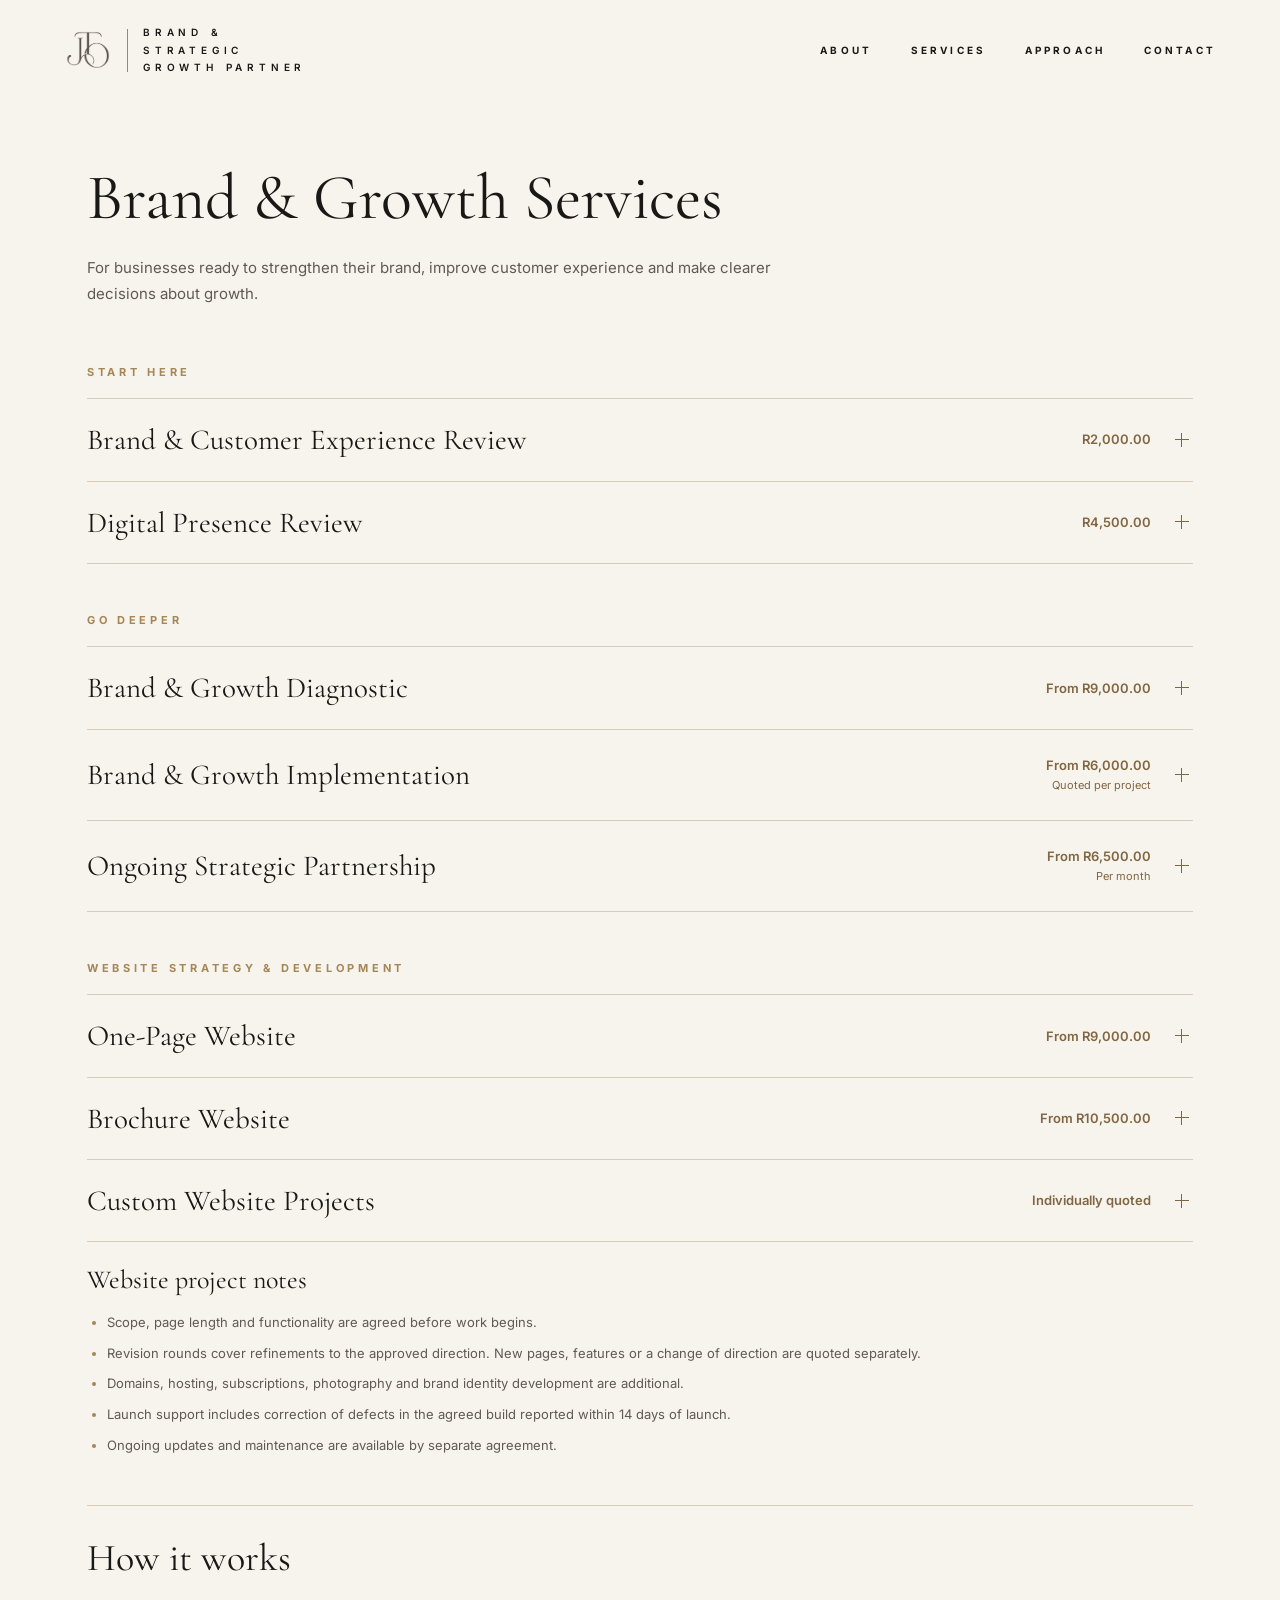
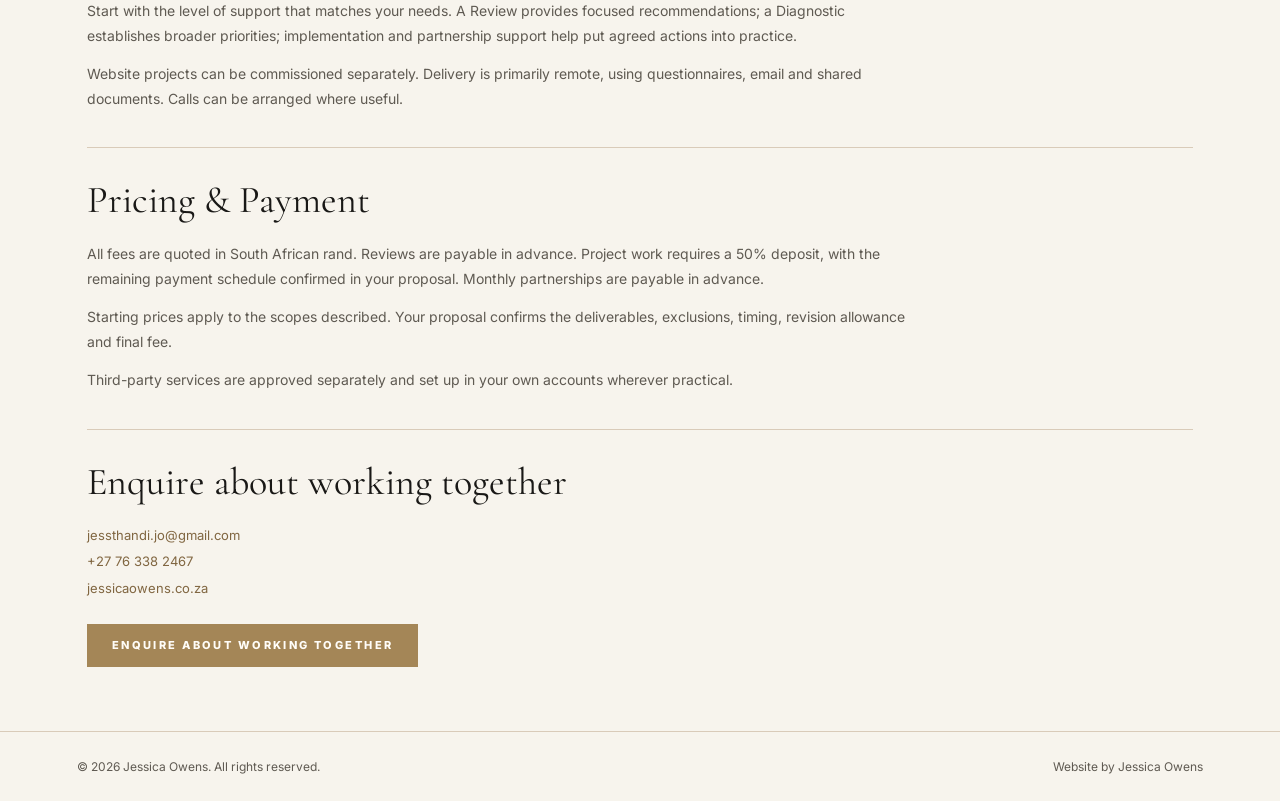
==== services-pricing.html @ 1ba530ed "Refine Services and simplify Approach Moved Signature Offers into Services, linked them to pricing a" ====
<!doctype html>
<html lang="en">
  <head>
    <meta charset="utf-8" />
    <meta name="viewport" content="width=device-width, initial-scale=1" />
    <title>Services &amp; Pricing | Jessica Owens</title>
    <meta name="description" content="Explore Jessica Owens' brand and growth reviews, strategic support and website services, with scopes and pricing in South African rand." />
    <link rel="canonical" href="https://jessicaowens.co.za/services-pricing.html" />
    <link rel="icon" href="/favicon.ico" sizes="any" />
    <link rel="icon" href="/favicon.svg" type="image/svg+xml" />
    <link rel="icon" type="image/png" sizes="32x32" href="/favicon-32x32.png" />
    <link rel="icon" type="image/png" sizes="16x16" href="/favicon-16x16.png" />
    <link rel="apple-touch-icon" sizes="180x180" href="/apple-touch-icon.png" />
    <link rel="manifest" href="/site.webmanifest" />
    <link rel="preconnect" href="https://fonts.googleapis.com" />
    <link rel="preconnect" href="https://fonts.gstatic.com" crossorigin />
    <link href="https://fonts.googleapis.com/css2?family=Cormorant+Garamond:ital,wght@0,400;0,500;1,400;1,500&family=Inter:wght@400;500;600;700&display=swap" rel="stylesheet" />
    <link rel="stylesheet" href="styles.css" />
  </head>
  <body class="pricing-page">
    <header class="site-header" data-header>
      <a class="brand" href="/" aria-label="Jessica Owens, Brand &amp; Strategic Growth Partner home">
        <span class="brand-mark"><img src="assets/jto-monogram-112.webp" alt="JTO" width="112" height="99" loading="eager" decoding="async" /></span>
        <span class="brand-divider"></span>
        <span class="brand-text">Brand &amp;<br />Strategic<br />Growth Partner</span>
      </a>
      <button class="nav-toggle" type="button" aria-label="Open navigation" aria-expanded="false" data-nav-toggle><span></span><span></span></button>
      <nav class="site-nav" data-nav>
        <a href="/#about">About</a><a href="/#services">Services</a><a href="/#approach">Approach</a><a href="/#contact">Contact</a>
      </nav>
    </header>
    <main class="pricing-content">
      <header class="pricing-intro">
        <h1>Brand &amp; Growth Services</h1>
        <p>For businesses ready to strengthen their brand, improve customer experience and make clearer decisions about growth.</p>
      </header>

      <section class="pricing-group" aria-labelledby="start-here-title">
        <h2 class="eyebrow" id="start-here-title">Start Here</h2>
        <details class="pricing-offer">
          <summary><span class="pricing-name">Brand &amp; Customer Experience Review</span><span class="pricing-price">R2,000.00</span><span class="pricing-icon" aria-hidden="true"></span></summary>
          <div class="pricing-details">
            <p>A focused review of how your business presents itself to a prospective customer, from their first impression to making an enquiry.</p>
            <p>Includes:</p>
            <ul><li>A short questionnaire to understand your business and priorities.</li><li>Review of your website homepage, one enquiry or booking pathway, and your Google Business Profile where available.</li><li>A concise two-page report highlighting strengths, points of friction and three priority improvements.</li><li>One round of clarification by email.</li></ul>
            <p>Delivered remotely within five working days of receiving your completed questionnaire and required information.</p>
            <p>This review covers one business and one customer pathway. Competitor research, a wider digital review and implementation are quoted separately.</p>
            <a class="pricing-enquiry-link" href="/?interest=Brand%20%26%20Customer%20Experience%20Review#enquiry">Enquire about this review &rarr;</a>
          </div>
        </details>
        <details class="pricing-offer">
          <summary><span class="pricing-name">Digital Presence Review</span><span class="pricing-price">R4,500.00</span><span class="pricing-icon" aria-hidden="true"></span></summary>
          <div class="pricing-details">
            <p>A broader assessment of how clearly and consistently your business appears across its main digital channels, and how easily potential customers can take the next step.</p>
            <p>Includes:</p>
            <ul><li>A short business questionnaire.</li><li>Review of up to five website pages, one Google Business Profile and up to two social media channels.</li><li>Assessment of messaging, brand consistency, customer confidence and the enquiry journey.</li><li>A written report with prioritised recommendations.</li><li>One round of clarification by email.</li></ul>
            <p>Delivered remotely within seven working days of receiving the required information.</p>
            <p>Recommendations are based on publicly visible content and information you provide. Technical SEO testing, account configuration and implementation are quoted separately.</p>
            <a class="pricing-enquiry-link" href="/?interest=Digital%20Presence%20Review#enquiry">Enquire about this review &rarr;</a>
          </div>
        </details>
      </section>

      <section class="pricing-group" aria-labelledby="go-deeper-title">
        <h2 class="eyebrow" id="go-deeper-title">Go Deeper</h2>
        <details class="pricing-offer" id="brand-growth-diagnostic">
          <summary><span class="pricing-name">Brand &amp; Growth Diagnostic</span><span class="pricing-price">From R9,000.00</span><span class="pricing-icon" aria-hidden="true"></span></summary>
          <div class="pricing-details">
            <p>A structured assessment of your positioning, brand presentation, customer experience and growth opportunities, connecting what customers see with how your business operates.</p>
            <p>Includes:</p>
            <ul><li>A detailed business questionnaire and written follow-up questions.</li><li>The Digital Presence Review.</li><li>Review of your key audiences, offer clarity and customer touchpoints.</li><li>A focused comparison with up to three relevant competitors.</li><li>A strategic findings report.</li><li>A prioritised 90-day action plan and outline of longer-term opportunities.</li><li>One round of clarification and factual corrections.</li></ul>
            <p>The starting scope covers one business, one core offer or closely related offer group, and one primary market.</p>
            <p>Typically delivered within two to three weeks of receiving the required information. Final scope and timing are confirmed in your proposal.</p>
            <a class="pricing-enquiry-link" href="/?interest=Brand%20%26%20Growth%20Diagnostic#enquiry">Enquire about this diagnostic &rarr;</a>
          </div>
        </details>
        <details class="pricing-offer">
          <summary><span class="pricing-name">Brand &amp; Growth Implementation</span><span class="pricing-price">From R6,000.00<small>Quoted per project</small></span><span class="pricing-icon" aria-hidden="true"></span></summary>
          <div class="pricing-details">
            <p>Practical implementation of agreed brand and growth priorities.</p>
            <p>Projects may include brand collateral, customer communications, enquiry journey improvements, digital updates or campaign development.</p>
            <p>Each proposal defines the deliverables, required inputs, revision allowance, timeline and fee. Work can follow a Diagnostic or a clearly defined standalone brief.</p>
            <a class="pricing-enquiry-link" href="/?interest=Brand%20%26%20Growth%20Implementation#enquiry">Enquire about implementation &rarr;</a>
          </div>
        </details>
        <details class="pricing-offer" id="ongoing-strategic-partnership">
          <summary><span class="pricing-name">Ongoing Strategic Partnership</span><span class="pricing-price">From R6,500.00<small>Per month</small></span><span class="pricing-icon" aria-hidden="true"></span></summary>
          <div class="pricing-details">
            <p>Consistent strategic input and agreed implementation support to help your business maintain focus and move its priorities forward.</p>
            <p>The starting partnership includes:</p>
            <ul><li>Up to eight hours per month across review, planning, communication and agreed delivery.</li><li>A monthly written priorities plan and progress update.</li><li>Email communication, with an initial response within two working days.</li><li>Work scheduled against agreed priorities and available monthly hours.</li></ul>
            <p>Additional work requires approval before it begins. Unused hours expire at month-end. Delivery dates and revision allowances are agreed for each task.</p>
            <p>An initial three-month engagement is proposed, followed by a monthly arrangement with 30 days' written notice. Larger monthly allocations are quoted individually.</p>
            <p>A defined brief or initial assessment establishes the scope before the partnership begins.</p>
            <a class="pricing-enquiry-link" href="/?interest=Ongoing%20Strategic%20Partnership#enquiry">Enquire about this partnership &rarr;</a>
          </div>
        </details>
      </section>

      <section class="pricing-group" aria-labelledby="websites-title">
        <h2 class="eyebrow" id="websites-title">Website Strategy &amp; Development</h2>
        <details class="pricing-offer">
          <summary><span class="pricing-name">One-Page Website</span><span class="pricing-price">From R9,000.00</span><span class="pricing-icon" aria-hidden="true"></span></summary>
          <div class="pricing-details">
            <p>A clear, professional website for a business that needs a focused online presence.</p>
            <p>Includes:</p>
            <ul><li>One scrolling page with up to six content sections.</li><li>Organisation of client-supplied final copy and images.</li><li>Visual styling aligned with your existing brand.</li><li>Responsive development for desktop and mobile.</li><li>One standard enquiry form and relevant contact links.</li><li>Foundational page titles, descriptions and image optimisation.</li><li>Two consolidated revision rounds.</li><li>Launch support and a short written handover.</li></ul>
            <a class="pricing-enquiry-link" href="/?interest=One-Page%20Website#enquiry">Enquire about a one-page website &rarr;</a>
          </div>
        </details>
        <details class="pricing-offer">
          <summary><span class="pricing-name">Brochure Website</span><span class="pricing-price">From R10,500.00</span><span class="pricing-icon" aria-hidden="true"></span></summary>
          <div class="pricing-details">
            <p>A structured website for businesses that need separate pages to explain their offer and help customers enquire.</p>
            <p>Includes the One-Page Website features, adapted across up to three standard content pages:</p>
            <ul><li>Organisation of client-supplied final copy and images.</li><li>Visual styling aligned with your existing brand.</li><li>Responsive development for desktop and mobile.</li><li>One standard enquiry form and relevant contact links.</li><li>Foundational page titles, descriptions and image optimisation.</li><li>Two consolidated revision rounds.</li><li>Launch support and a short written handover.</li></ul>
            <p>The starting scope assumes a straightforward structure, client-supplied final copy and images, and one standard enquiry form.</p>
            <a class="pricing-enquiry-link" href="/?interest=Brochure%20Website#enquiry">Enquire about a brochure website &rarr;</a>
          </div>
        </details>
        <details class="pricing-offer">
          <summary><span class="pricing-name">Custom Website Projects</span><span class="pricing-price">Individually quoted</span><span class="pricing-icon" aria-hidden="true"></span></summary>
          <div class="pricing-details">
            <p>For websites requiring additional pages, substantial copywriting, catalogue features, booking or payment integrations, or more complex functionality.</p>
            <a class="pricing-enquiry-link" href="/?interest=Custom%20Website%20Projects#enquiry">Enquire about a custom website &rarr;</a>
          </div>
        </details>
        <div class="pricing-notes">
          <h3>Website project notes</h3>
          <ul><li>Scope, page length and functionality are agreed before work begins.</li><li>Revision rounds cover refinements to the approved direction. New pages, features or a change of direction are quoted separately.</li><li>Domains, hosting, subscriptions, photography and brand identity development are additional.</li><li>Launch support includes correction of defects in the agreed build reported within 14 days of launch.</li><li>Ongoing updates and maintenance are available by separate agreement.</li></ul>
        </div>
      </section>

      <section class="pricing-information" aria-labelledby="how-it-works-title">
        <h2 id="how-it-works-title">How it works</h2>
        <p>Start with the level of support that matches your needs. A Review provides focused recommendations; a Diagnostic establishes broader priorities; implementation and partnership support help put agreed actions into practice.</p>
        <p>Website projects can be commissioned separately. Delivery is primarily remote, using questionnaires, email and shared documents. Calls can be arranged where useful.</p>
      </section>
      <section class="pricing-information" aria-labelledby="payment-title">
        <h2 id="payment-title">Pricing &amp; Payment</h2>
        <p>All fees are quoted in South African rand. Reviews are payable in advance. Project work requires a 50% deposit, with the remaining payment schedule confirmed in your proposal. Monthly partnerships are payable in advance.</p>
        <p>Starting prices apply to the scopes described. Your proposal confirms the deliverables, exclusions, timing, revision allowance and final fee.</p>
        <p>Third-party services are approved separately and set up in your own accounts wherever practical.</p>
      </section>
      <section class="pricing-information pricing-enquiry" aria-labelledby="pricing-enquiry-title">
        <h2 id="pricing-enquiry-title">Enquire about working together</h2>
        <div class="pricing-contact"><a href="mailto:jessthandi.jo@gmail.com">jessthandi.jo@gmail.com</a><a href="tel:+27763382467">+27 76 338 2467</a><a href="https://jessicaowens.co.za/">jessicaowens.co.za</a></div>
        <a class="button" href="/#enquiry">Enquire about working together</a>
      </section>
    </main>
    <footer class="site-footer">
      <p class="footer-copyright">&copy; 2026 Jessica Owens. All rights reserved.</p>
      <p class="footer-credit">Website by <a href="https://jessicaowens.co.za/">Jessica Owens</a></p>
    </footer>
    <script src="script.js" defer></script>
  </body>
</html>
---- styles.css ----
:root {
  --ink: #191816;
  --muted: #5f5a52;
  --paper: #f7f4ed;
  --soft: #ebe4d9;
  --line: #d9cbb9;
  --accent: #a48657;
  --accent-dark: #806641;
  --white: #fffdf8;
  --shadow: 0 20px 54px rgba(38, 31, 22, 0.1);
  --about-label-rail: 56px;
  --about-grid: var(--about-label-rail) minmax(0, 0.9fr) minmax(0, 1.1fr);
}

* {
  box-sizing: border-box;
}

html {
  scroll-behavior: smooth;
}

body {
  margin: 0;
  background: var(--paper);
  color: var(--ink);
  font-family: Inter, Arial, sans-serif;
  font-size: 15px;
  line-height: 1.75;
}

img {
  display: block;
  max-width: 100%;
}

a {
  color: inherit;
  text-decoration: none;
}

summary {
  list-style: none;
  cursor: pointer;
}

summary::-webkit-details-marker {
  display: none;
}

.site-header {
  position: fixed;
  inset: 0 0 auto;
  z-index: 20;
  display: flex;
  align-items: center;
  justify-content: space-between;
  gap: 32px;
  padding: 24px clamp(20px, 5vw, 76px);
  transition: background 180ms ease, box-shadow 180ms ease, padding 180ms ease;
}

.site-header.is-scrolled {
  background: rgba(247, 244, 237, 0.92);
  box-shadow: 0 16px 44px rgba(38, 31, 22, 0.08);
  padding-block: 15px;
  backdrop-filter: blur(14px);
}

.brand {
  display: grid;
  grid-template-columns: auto 1px auto;
  align-items: center;
  gap: 15px;
  letter-spacing: 0.32em;
  text-transform: uppercase;
}

.brand-mark {
  display: block;
  width: 48px;
  height: 48px;
  background: transparent;
}

.brand-mark img {
  width: 100%;
  height: 100%;
  object-fit: contain;
  filter: brightness(0.52) saturate(0.82) contrast(1.16);
  transform: none;
}

.brand-divider {
  width: 1px;
  height: 43px;
  background: var(--accent);
}

.brand-text {
  font-size: 10px;
  font-weight: 600;
  line-height: 1.75;
}

.site-nav {
  display: flex;
  align-items: center;
  gap: clamp(18px, 3vw, 42px);
  font-size: 10px;
  font-weight: 700;
  letter-spacing: 0.32em;
  text-transform: uppercase;
}

.site-nav a {
  transition: color 160ms ease;
}

.site-nav a:hover {
  color: var(--accent-dark);
}

.button {
  display: inline-flex;
  min-height: 43px;
  align-items: center;
  justify-content: center;
  padding: 0 24px;
  border: 1px solid var(--accent);
  background: var(--accent);
  color: var(--white);
  font-size: 11px;
  font-weight: 800;
  letter-spacing: 0.22em;
  line-height: 1.2;
  text-transform: uppercase;
  transition: transform 160ms ease, background 160ms ease, border-color 160ms ease;
}

.button:hover {
  background: var(--accent-dark);
  border-color: var(--accent-dark);
  transform: translateY(-1px);
}

.button-ghost {
  background: transparent;
  color: var(--accent-dark);
}

.button-small {
  min-height: 38px;
  padding-inline: 22px;
}

.nav-toggle {
  display: none;
  width: 42px;
  height: 42px;
  border: 1px solid var(--line);
  background: rgba(255, 253, 248, 0.7);
  cursor: pointer;
}

.nav-toggle span {
  display: block;
  width: 19px;
  height: 1px;
  margin: 6px auto;
  background: var(--ink);
}

.hero {
  min-height: 690px;
  display: grid;
  grid-template-columns: minmax(360px, 0.88fr) minmax(460px, 1.32fr);
  align-items: stretch;
  padding-top: 92px;
  background: linear-gradient(90deg, var(--paper) 0%, var(--paper) 42%, rgba(247, 244, 237, 0) 58%);
  overflow: hidden;
}

.hero-copy {
  z-index: 2;
  display: flex;
  flex-direction: column;
  justify-content: center;
  padding: 44px clamp(26px, 6vw, 80px) 38px;
}

.hero-media {
  position: relative;
  min-height: 598px;
  overflow: hidden;
  background: var(--paper);
}

.hero-media::before {
  content: "";
  position: absolute;
  inset: 0;
  z-index: 1;
  background: linear-gradient(90deg, var(--paper) 0%, rgba(247, 244, 237, 0.64) 23%, rgba(247, 244, 237, 0) 52%);
  pointer-events: none;
}

.hero-media::after {
  content: "";
  position: absolute;
  inset: 0 0 auto;
  height: 110px;
  z-index: 1;
  background: linear-gradient(180deg, var(--paper) 0%, rgba(247, 244, 237, 0.7) 30%, rgba(247, 244, 237, 0.22) 65%, rgba(247, 244, 237, 0) 100%);
  pointer-events: none;
}

.hero-picture,
.hero-picture img {
  position: absolute;
  inset: 0;
  width: 100%;
  height: 100%;
}

.hero-picture img {
  object-fit: cover;
  object-position: center;
}

.eyebrow {
  margin: 0 0 18px;
  color: var(--accent);
  font-size: 11px;
  font-weight: 700;
  letter-spacing: 0.34em;
  line-height: 1.5;
  text-transform: uppercase;
}

.centered {
  text-align: center;
}

h1,
h2,
h3 {
  margin: 0;
  font-family: "Cormorant Garamond", Georgia, serif;
  font-weight: 400;
  line-height: 0.95;
}

h1 {
  max-width: 560px;
  font-size: clamp(58px, 7vw, 92px);
}

h2 {
  font-size: clamp(38px, 4.6vw, 58px);
}

h3 {
  font-size: 28px;
}

em {
  color: var(--accent);
  font-style: italic;
}

.intro {
  max-width: 510px;
  margin: 30px 0;
  color: #34302b;
}

.button-row {
  display: flex;
  flex-wrap: wrap;
  gap: 20px;
}

.location-line {
  max-width: 600px;
  margin: 52px 0 0;
  color: #514b43;
  font-size: 10px;
  font-weight: 700;
  letter-spacing: 0.3em;
  line-height: 1.8;
  text-transform: uppercase;
}

.location-line span::before {
  content: "|";
  margin-inline: 15px;
  color: var(--accent);
}

.about-section {
  position: relative;
  display: grid;
  grid-template-columns: 84px minmax(300px, 450px) minmax(360px, 1fr);
  border-top: 1px solid var(--line);
  border-bottom: 1px solid var(--line);
  background: var(--white);
}

.side-label {
  display: grid;
  place-items: center;
  color: var(--accent);
  font-size: 10px;
  font-weight: 700;
  letter-spacing: 0.38em;
  text-transform: uppercase;
  writing-mode: vertical-rl;
  transform: rotate(180deg);
}

.portrait {
  margin: 0;
  background: var(--soft);
}

.portrait img {
  width: 100%;
  height: 100%;
  min-height: 620px;
  object-fit: cover;
  object-position: 52% center;
}

.about-copy {
  align-self: center;
  max-width: 820px;
  padding: clamp(46px, 6vw, 82px);
}

.about-copy h2 {
  margin-bottom: 30px;
}

.about-copy p:not(.eyebrow) {
  max-width: 720px;
  margin: 0;
  color: var(--muted);
}

.services-section {
  --services-inset: clamp(22px, 5vw, 76px);
  padding: 58px var(--services-inset) 0;
  scroll-margin-top: var(--about-header-height, 82.5px);
  background: linear-gradient(180deg, var(--paper), var(--white));
  text-align: center;
}

.services-section h2 {
  margin-bottom: 34px;
}

.portfolio-line {
  display: flex;
  flex-wrap: wrap;
  align-items: center;
  justify-content: flex-start;
  gap: 12px 24px;
  margin: 18px 0 0;
  padding: 0;
  color: var(--accent-dark);
  font-size: 10px;
  font-weight: 600;
  letter-spacing: 0.28em;
  line-height: 1.8;
  text-align: left;
}

.approach-section > .portfolio-line { color: var(--accent-dark); }

.portfolio-projects {
  display: inline-flex;
  align-items: center;
  justify-content: center;
  gap: 20px;
}

.portfolio-line a {
  text-decoration: underline;
  text-decoration-color: var(--line);
  text-underline-offset: 3px;
  transition: text-decoration-color 160ms ease;
}

.portfolio-line a:hover {
  text-decoration-color: currentColor;
}

.portfolio-line a:focus-visible {
  outline: 1px solid var(--accent);
  outline-offset: 4px;
}

@media (max-width: 620px) {
  .portfolio-line,
  .portfolio-projects {
    flex-direction: column;
    align-items: flex-start;
    gap: 12px;
  }

  .portfolio-separator {
    display: none;
  }
}

.service-grid {
  display: grid;
  grid-template-columns: repeat(6, minmax(0, 1fr));
  align-items: stretch;
}

.service-card {
  min-height: 288px;
  padding: 8px 22px 12px;
  border-left: 1px solid var(--line);
  transition: background 180ms ease, box-shadow 180ms ease, padding 180ms ease;
}

.service-card:first-child {
  border-left: 0;
}

.service-card[open] {
  grid-column: 1 / -1;
  border-left: 0;
  background: rgba(255, 253, 248, 0.72);
  box-shadow: var(--shadow);
  padding: clamp(30px, 4vw, 52px);
  text-align: left;
}

.service-card[open] summary {
  display: grid;
  grid-template-columns: 80px minmax(220px, 0.38fr) minmax(300px, 1fr) auto;
  align-items: center;
  gap: clamp(18px, 3vw, 38px);
}

.service-card[open] svg {
  margin: 0;
}

.service-card[open] h3,
.service-card[open] summary > p {
  min-height: 0;
  margin: 0;
}

.service-card svg {
  width: 43px;
  height: 43px;
  margin: 0 auto 20px;
  fill: none;
  stroke: var(--accent);
  stroke-linecap: round;
  stroke-linejoin: round;
  stroke-width: 1.5;
}

.service-card h3 {
  min-height: 58px;
  font-size: 22px;
  line-height: 1;
}

.service-card p {
  min-height: 94px;
  color: var(--muted);
  font-size: 12px;
  line-height: 1.7;
}

.text-link,
.offer-card a {
  color: var(--accent-dark);
  font-size: 10px;
  font-weight: 800;
  letter-spacing: 0.28em;
  text-transform: uppercase;
}

.text-link::after,
.offer-card a::after {
  content: " ->";
  letter-spacing: 0;
}

.offer-card a.button {
  min-height: 43px;
  padding: 0 24px;
  color: var(--white);
  font-size: 11px;
  letter-spacing: 0.22em;
}

.offer-card a.button::after {
  content: none;
}

.service-detail {
  border-top: 1px solid rgba(217, 203, 185, 0.72);
  margin-top: 30px;
  padding-top: 30px;
  animation: revealPanel 220ms ease;
  columns: 2 320px;
  column-gap: clamp(30px, 5vw, 72px);
}

.service-detail p {
  break-inside: avoid;
  min-height: 0;
  margin: 0 0 14px;
  color: var(--muted);
  font-size: 14px;
  line-height: 1.8;
}

.service-detail ul {
  display: grid;
  gap: 8px;
  break-inside: avoid;
  margin: 14px 0 18px;
  padding: 0;
  list-style: none;
}

.service-detail li {
  position: relative;
  padding-left: 18px;
  color: var(--muted);
  font-size: 13px;
}

.service-detail li::before {
  position: absolute;
  left: 0;
  content: "";
  width: 6px;
  height: 6px;
  margin-top: 10px;
  border-radius: 999px;
  background: var(--accent);
}

.service-detail .service-hook {
  color: var(--accent-dark);
  font-family: "Cormorant Garamond", Georgia, serif;
  font-size: clamp(34px, 4vw, 48px);
  line-height: 1;
}

.service-detail .closing-thought {
  color: var(--ink);
  font-family: "Cormorant Garamond", Georgia, serif;
  font-size: 24px;
  line-height: 1.2;
}

@keyframes revealPanel {
  from {
    opacity: 0;
    transform: translateY(8px);
  }

  to {
    opacity: 1;
    transform: translateY(0);
  }
}

.cape-band {
  display: grid;
  grid-template-columns: minmax(320px, 58%) minmax(280px, 42%);
  align-items: center;
  background: var(--soft);
}

.cape-band img {
  width: 100%;
  height: 260px;
  object-fit: cover;
  object-position: center;
}

.cape-band div {
  padding: 38px clamp(26px, 6vw, 82px);
}

.cape-band h2 {
  max-width: 560px;
  font-size: clamp(34px, 4vw, 51px);
}

.offer-section {
  display: grid;
  grid-template-columns: repeat(2, minmax(0, 1fr));
  border-top: 1px solid var(--line);
  border-bottom: 1px solid var(--line);
  background: var(--white);
}

.offer-section > * {
  min-height: 0;
  border-left: 1px solid var(--line);
}

.offer-section > *:first-child {
  border-left: 0;
}

.offer-section > .offer-panels {
  min-height: 0;
  border-left: 0;
}

.offer-main,
.offer-card {
  padding: clamp(32px, 4.7vw, 62px);
}

.offer-main h2 {
  margin-bottom: 22px;
  max-width: 800px;
  font-size: 54px;
  line-height: 1.05;
}

.offer-main p:not(.eyebrow),
.offer-card p:not(.eyebrow),
.expanded-panel {
  color: var(--muted);
}

.offer-main .button {
  margin-top: 10px;
}

.offer-card h3 {
  margin-bottom: 18px;
  font-size: 31px;
  line-height: 1.05;
}

.offer-card p {
  font-size: 13px;
}

.expandable-offer[open] {
  background: rgba(247, 244, 237, 0.5);
}

.expanded-panel {
  margin-top: 28px;
  padding-top: 24px;
  border-top: 1px solid var(--line);
  font-size: 13px;
}

.expanded-panel p {
  margin: 0 0 13px;
}

.principle-list,
.diagnostic-list {
  display: grid;
  gap: 10px;
  margin: 18px 0 20px;
  padding: 0;
  list-style: none;
}

.principle-list li,
.diagnostic-list li {
  position: relative;
  padding-left: 18px;
}

.principle-list li::before,
.diagnostic-list li::before {
  position: absolute;
  left: 0;
  content: "";
  width: 6px;
  height: 6px;
  margin-top: 12px;
  border-radius: 999px;
  background: var(--accent);
}

.expanded-panel.compact .button {
  margin-top: 8px;
}

.secondary-line {
  margin-top: 18px;
  color: var(--muted);
  font-size: 12px;
}

.offer-image {
  margin: 0;
}

.offer-image img {
  width: 100%;
  height: 100%;
  min-height: 330px;
  object-fit: cover;
  object-position: 62% center;
}

.partnership-card {
  background: linear-gradient(180deg, var(--white), var(--paper));
}

.partnership-card .button {
  margin-top: 20px;
}

.contact-section {
  position: relative;
  display: grid;
  grid-template-columns: minmax(230px, 25%) 1fr minmax(300px, 28%);
  align-items: stretch;
  overflow: hidden;
  background: var(--paper);
}

.contact-branch,
.contact-lounge {
  width: 100%;
  height: 100%;
  min-height: 430px;
  object-fit: cover;
}

.contact-branch {
  object-position: 58% center;
}

.contact-lounge {
  object-position: 50% center;
}

.contact-copy {
  display: flex;
  flex-direction: column;
  align-items: center;
  justify-content: center;
  padding: 48px 32px;
  text-align: center;
}

.contact-copy h2 {
  max-width: 780px;
  font-size: clamp(33px, 4vw, 49px);
}

.contact-copy p:not(.eyebrow) {
  max-width: 710px;
  margin: 18px auto 22px;
  color: var(--muted);
  font-size: 13px;
}

.contact-details {
  display: grid;
  gap: 4px;
  margin-bottom: 24px;
  color: var(--accent-dark);
  font-size: 12px;
  font-weight: 700;
  letter-spacing: 0.16em;
}

.contact-details span {
  margin-bottom: 6px;
  color: var(--ink);
  font-family: "Cormorant Garamond", Georgia, serif;
  font-size: 24px;
  font-weight: 400;
  letter-spacing: 0;
}

.linkedin-link {
  display: inline-flex;
  width: 38px;
  height: 38px;
  align-items: center;
  justify-content: center;
  margin-top: 18px;
  border: 1px solid var(--line);
  color: var(--accent-dark);
  transition: background 160ms ease, transform 160ms ease;
}

.linkedin-link:hover {
  background: var(--white);
  transform: translateY(-1px);
}

.linkedin-link svg {
  width: 19px;
  height: 19px;
  fill: currentColor;
}

.enquiry-section {
  display: grid;
  grid-template-columns: minmax(280px, 0.8fr) minmax(420px, 1.2fr);
  gap: clamp(30px, 6vw, 84px);
  padding: clamp(48px, 7vw, 92px) clamp(22px, 6vw, 90px);
  border-top: 1px solid var(--line);
  background: linear-gradient(180deg, var(--white), var(--paper));
}

.enquiry-intro {
  max-width: 440px;
}

.enquiry-intro h2 {
  margin-bottom: 20px;
}

.enquiry-intro p:not(.eyebrow) {
  color: var(--muted);
}

.enquiry-form {
  display: grid;
  grid-template-columns: repeat(2, minmax(0, 1fr));
  gap: 20px;
  padding: clamp(24px, 4vw, 42px);
  border: 1px solid var(--line);
  background: rgba(255, 253, 248, 0.68);
  box-shadow: var(--shadow);
}

.enquiry-form label {
  display: grid;
  gap: 8px;
}

.enquiry-form span {
  color: var(--accent-dark);
  font-size: 10px;
  font-weight: 800;
  letter-spacing: 0.22em;
  line-height: 1.5;
  text-transform: uppercase;
}

.enquiry-form input,
.enquiry-form select,
.enquiry-form textarea {
  width: 100%;
  border: 1px solid var(--line);
  background: var(--white);
  color: var(--ink);
  font: inherit;
  line-height: 1.4;
  padding: 13px 14px;
}

.enquiry-form textarea {
  resize: vertical;
}

.enquiry-form input:focus,
.enquiry-form select:focus,
.enquiry-form textarea:focus {
  outline: 1px solid var(--accent);
  outline-offset: 2px;
}

.form-wide,
.form-success,
.form-submit,
.form-note {
  grid-column: 1 / -1;
}

.form-success {
  display: none;
  padding: 14px 16px;
  border: 1px solid var(--line);
  background: var(--soft);
  color: var(--accent-dark);
  font-weight: 700;
}

.form-success.is-visible {
  display: block;
}

.hidden-field {
  position: absolute;
  left: -10000px;
  width: 1px;
  height: 1px;
  overflow: hidden;
}

.form-submit {
  width: fit-content;
  cursor: pointer;
}

.form-submit:disabled {
  cursor: wait;
  opacity: 0.72;
}

.form-note {
  margin: 0;
  color: var(--muted);
  font-size: 12px;
}

.form-note a {
  color: var(--accent-dark);
  font-weight: 700;
}

.thanks-page {
  min-height: 100vh;
  display: grid;
  place-items: center;
  padding: clamp(28px, 6vw, 80px);
  background: var(--paper);
}

.thanks-panel {
  width: min(680px, 100%);
  padding: clamp(34px, 6vw, 68px);
  border: 1px solid var(--line);
  background: rgba(255, 253, 248, 0.72);
  text-align: center;
  box-shadow: var(--shadow);
}

.thanks-panel h1 {
  margin-bottom: 20px;
}

.thanks-panel p:not(.eyebrow) {
  margin: 0 auto 28px;
  color: var(--muted);
}

.about-copy p:not(.eyebrow) + p:not(.eyebrow) {
  margin-top: 22px;
}

.card-trigger,
.offer-trigger {
  width: 100%;
  touch-action: manipulation;
  border: 0;
  background: transparent;
  color: inherit;
  font: inherit;
  text-align: inherit;
  cursor: pointer;
}

.card-trigger {
  min-height: 268px;
  padding: 0;
}

.offer-trigger {
  display: block;
  padding: 0;
}

.card-trigger:focus-visible,
.offer-trigger:focus-visible,
.panel-close:focus-visible {
  outline: 1px solid var(--accent);
  outline-offset: 5px;
}

.service-card.is-active {
  background: rgba(255, 253, 248, 0.72);
  box-shadow: var(--shadow);
}

.panel-region {
  margin-top: 0;
  text-align: left;
}

.service-panels {
  border-top: 0;
}

.offer-panels {
  grid-column: 1 / -1;
  margin-top: 0;
  border-top: 1px solid var(--line);
}

.detail-panel {
  position: relative;
  grid-template-columns: minmax(280px, 0.94fr) minmax(280px, 1.06fr);
  gap: clamp(34px, 6vw, 80px);
  padding: clamp(34px, 5vw, 58px);
  border: 1px solid var(--line);
  border-top: 0;
  background: rgba(255, 253, 248, 0.8);
  box-shadow: var(--shadow);
}

.offer-detail-panel {
  border-width: 0;
  box-shadow: none;
}

.detail-panel.is-visible {
  display: grid;
  animation: panelOpen 260ms ease both;
}

.detail-panel.is-closing {
  display: grid;
  animation: panelClose 200ms ease both;
}

.panel-close {
  position: absolute;
  top: 18px;
  right: 20px;
  border: 0;
  background: transparent;
  color: rgba(128, 102, 65, 0.68);
  cursor: pointer;
  font-size: 9px;
  font-weight: 600;
  letter-spacing: 0.22em;
  text-transform: uppercase;
  touch-action: manipulation;
}

.panel-copy,
.panel-list {
  align-self: start;
}

.panel-copy p,
.panel-list p,
.panel-list li {
  color: var(--muted);
  font-size: 14px;
  line-height: 1.8;
}

.panel-copy p,
.panel-list p {
  margin: 0 0 14px;
}

.panel-list ul {
  display: grid;
  gap: 8px;
  margin: 14px 0 24px;
  padding: 0;
  list-style: none;
}

.panel-list li {
  position: relative;
  padding-left: 18px;
}

.panel-list li::before {
  position: absolute;
  left: 0;
  content: "";
  width: 6px;
  height: 6px;
  margin-top: 10px;
  border-radius: 999px;
  background: var(--accent);
}

.detail-panel .service-hook {
  color: var(--accent-dark);
  font-family: "Cormorant Garamond", Georgia, serif;
  font-size: clamp(34px, 4vw, 48px);
  line-height: 1;
}

.detail-panel .closing-thought {
  max-width: 520px;
  margin-top: 26px;
  color: var(--accent);
  font-family: "Cormorant Garamond", Georgia, serif;
  font-size: 21px;
  font-style: italic;
  font-weight: 400;
  line-height: 1.35;
}

.detail-panel .button {
  margin-top: 12px;
}

@keyframes panelOpen {
  from {
    opacity: 0;
    transform: translateY(10px);
  }

  to {
    opacity: 1;
    transform: translateY(0);
  }
}

@keyframes panelClose {
  from {
    opacity: 1;
    transform: translateY(0);
  }

  to {
    opacity: 0;
    transform: translateY(10px);
  }
}

@media (max-width: 1180px) {
  .site-nav {
    gap: 20px;
    letter-spacing: 0.22em;
  }

  .service-grid {
    grid-template-columns: repeat(3, minmax(0, 1fr));
    gap: 28px 0;
  }

  .service-card:nth-child(4) {
    border-left: 0;
  }

  .offer-section {
    grid-template-columns: repeat(2, minmax(0, 1fr));
  }

  .offer-section > *:nth-child(3) {
    border-left: 0;
  }

  .offer-section > .offer-panels {
    border-left: 0;
  }
}

@media (max-width: 860px) {
  .site-header {
    padding: 16px 20px;
  }

  .nav-toggle {
    display: block;
  }

  .site-nav {
    position: absolute;
    top: calc(100% + 8px);
    right: 20px;
    display: none;
    width: min(320px, calc(100vw - 40px));
    flex-direction: column;
    align-items: stretch;
    gap: 0;
    padding: 16px;
    border: 1px solid var(--line);
    background: rgba(255, 253, 248, 0.97);
    box-shadow: 0 18px 40px rgba(38, 31, 22, 0.12);
  }

  .site-nav.is-open {
    display: flex;
  }

  .site-nav a {
    padding: 13px 8px;
  }

  .site-nav .button {
    margin-top: 8px;
  }

  .hero {
    grid-template-columns: 1fr;
    min-height: 0;
  }

  .hero-copy {
    padding-top: 50px;
  }

  .hero-media {
    min-height: 360px;
    order: -1;
    margin-top: 76px;
  }

  .hero-media::before {
    background: linear-gradient(180deg, rgba(247, 244, 237, 0) 64%, var(--paper) 100%);
  }

  .about-section {
    grid-template-columns: 1fr;
  }

  .side-label {
    display: none;
  }

  .portrait img {
    max-height: 520px;
    min-height: 0;
  }

  .service-grid {
    grid-template-columns: repeat(2, minmax(0, 1fr));
  }

  .service-card,
  .service-card:nth-child(4) {
    border-left: 0;
  }

  .service-card:nth-child(even) {
    border-left: 1px solid var(--line);
  }

  .service-card[open] summary {
    grid-template-columns: 64px 1fr;
  }

  .service-card[open] summary > p,
  .service-card[open] .text-link {
    grid-column: 2;
  }

  .cape-band,
  .contact-section {
    grid-template-columns: 1fr;
  }

  .enquiry-section {
    grid-template-columns: 1fr;
  }

  .detail-panel {
    grid-template-columns: 1fr;
    gap: 24px;
    padding: 34px 28px;
  }

  .service-panels,
  .offer-section > .offer-panels {
    display: none;
    border-top: 0;
  }

  .panel-close {
    top: 14px;
    right: 16px;
  }

  .cape-band img {
    height: 230px;
  }

  .contact-branch {
    min-height: 210px;
  }

  .contact-lounge {
    min-height: 300px;
  }
}

@media (max-width: 620px) {
  body {
    font-size: 14px;
  }

  .brand {
    gap: 11px;
    letter-spacing: 0.22em;
  }

  .brand-mark {
    width: 38px;
    height: 38px;
  }

  .brand-divider {
    height: 35px;
  }

  .brand-text {
    font-size: 8px;
  }

  h1 {
    font-size: clamp(47px, 15vw, 64px);
  }

  .hero-copy {
    padding-inline: 22px;
  }

  .button-row {
    align-items: stretch;
    flex-direction: column;
    max-width: 280px;
  }

  .location-line span::before {
    margin-inline: 8px;
  }

  .about-copy,
  .offer-main,
  .offer-card {
    padding: 34px 22px;
  }

  .service-grid {
    grid-template-columns: 1fr;
  }

  .service-card,
  .service-card:nth-child(even) {
    min-height: auto;
    padding: 28px 16px;
    border-left: 0;
    border-top: 1px solid var(--line);
  }

  .service-card:first-child {
    border-top: 0;
  }

  .service-card h3,
  .service-card p {
    min-height: 0;
  }

  .service-card[open] {
    padding: 28px 20px;
  }

  .service-card[open] summary {
    grid-template-columns: 1fr;
  }

  .service-card[open] summary > p,
  .service-card[open] .text-link {
    grid-column: auto;
  }

  .service-detail {
    columns: auto;
  }

  .service-panels {
    display: none;
    border-top: 0;
  }

  .offer-section {
    grid-template-columns: 1fr;
  }

  .offer-section > * {
    min-height: 0;
    border-left: 0;
    border-top: 1px solid var(--line);
  }

  .offer-section > *:first-child {
    border-top: 0;
  }

  .offer-section > .offer-panels {
    display: none;
    border-top: 0;
  }

  .detail-panel {
    padding: 32px 22px;
  }

  .detail-panel .closing-thought {
    font-size: 19px;
  }

  .offer-image img {
    min-height: 260px;
  }

  .contact-copy {
    padding: 42px 22px;
  }

  .contact-details {
    letter-spacing: 0.08em;
  }

  .enquiry-form {
    grid-template-columns: 1fr;
  }

  .form-submit {
    width: 100%;
  }
}

.offer-main > .approach-pricing-link {
  margin: 18px 0 0;
  text-align: left;
}

.approach-pricing-link a {
  color: var(--accent-dark);
  font-size: 10px;
  font-weight: 600;
  letter-spacing: 0.28em;
  text-decoration: underline;
  text-decoration-color: var(--line);
  text-underline-offset: 3px;
}

.approach-pricing-link a:hover {
  text-decoration-color: currentColor;
}

.approach-pricing-link a:focus-visible,
.pricing-offer > summary:focus-visible,
.pricing-contact a:focus-visible {
  outline: 1px solid var(--accent);
  outline-offset: 4px;
}

.pricing-page .site-header {
  background: var(--paper);
}

.pricing-content {
  max-width: 1260px;
  margin-inline: auto;
  padding: 164px clamp(22px, 6vw, 90px) 64px;
}

.pricing-intro {
  max-width: 850px;
  margin-bottom: 56px;
}

.pricing-intro h1 {
  max-width: none;
  font-size: 64px;
  line-height: 1.05;
}

.pricing-intro p {
  max-width: 720px;
  margin: 24px 0 0;
  color: var(--muted);
}

.pricing-group {
  margin-bottom: 48px;
}

.pricing-group > .eyebrow {
  font-family: Inter, Arial, sans-serif;
}

.pricing-offer {
  border-top: 1px solid var(--line);
}

.pricing-offer:last-of-type {
  border-bottom: 1px solid var(--line);
}

.pricing-offer > summary {
  display: grid;
  grid-template-columns: minmax(0, 1fr) auto 18px;
  align-items: center;
  gap: 24px;
  padding: 24px 0;
}

.pricing-name {
  font-family: "Cormorant Garamond", Georgia, serif;
  font-size: 29px;
  line-height: 1.15;
}

.pricing-price {
  color: var(--accent-dark);
  font-size: 13px;
  font-weight: 600;
  text-align: right;
  white-space: nowrap;
}

.pricing-price small {
  display: block;
  font-size: 11px;
  font-weight: 400;
}

.pricing-icon {
  position: relative;
  width: 14px;
  height: 14px;
  color: var(--accent-dark);
}

.pricing-icon::before,
.pricing-icon::after {
  position: absolute;
  content: "";
  background: currentColor;
}

.pricing-icon::before { top: 6px; left: 0; width: 14px; height: 1px; }
.pricing-icon::after { top: 0; left: 6px; width: 1px; height: 14px; }
.pricing-offer[open] .pricing-icon::after { display: none; }

.pricing-details {
  max-width: 800px;
  padding: 0 0 28px;
  color: var(--muted);
  font-size: 14px;
}

.pricing-details p { margin: 0 0 16px; }
.pricing-details p:last-child { margin-bottom: 0; }
.pricing-details ul,
.pricing-notes ul { padding-left: 20px; margin: 0 0 20px; }
.pricing-details li,
.pricing-notes li { margin-bottom: 8px; }
.pricing-details li::marker,
.pricing-notes li::marker { color: var(--accent); }

.pricing-notes {
  padding-top: 26px;
  color: var(--muted);
  font-size: 13px;
}

.pricing-notes h3 { color: var(--ink); font-size: 26px; margin-bottom: 18px; }
.pricing-information { border-top: 1px solid var(--line); padding-top: 32px; margin-top: 36px; }
.pricing-information h2 { font-size: 38px; line-height: 1.1; margin-bottom: 20px; }
.pricing-information p { max-width: 820px; color: var(--muted); font-size: 14px; }
.pricing-contact { display: grid; gap: 4px; margin-bottom: 24px; font-size: 13px; color: var(--accent-dark); }
.pricing-contact a { width: fit-content; overflow-wrap: anywhere; }
.pricing-enquiry .button { padding-block: 14px; text-align: center; }

@media (max-width: 620px) {
  .pricing-content { padding-top: 132px; }
  .pricing-intro { margin-bottom: 38px; }
  .pricing-intro h1 { font-size: 44px; }
  .pricing-offer > summary { grid-template-columns: minmax(0, 1fr) 18px; gap: 12px 18px; padding-block: 22px; }
  .pricing-name { font-size: 26px; }
  .pricing-price { grid-column: 1; grid-row: 2; text-align: left; }
  .pricing-icon { grid-column: 2; grid-row: 1 / 3; }
  .pricing-information h2 { font-size: 32px; }
}

.site-footer {
  display: flex;
  align-items: center;
  justify-content: space-between;
  gap: 16px 32px;
  padding: 24px clamp(22px, 6vw, 90px);
  border-top: 1px solid var(--line);
  color: var(--muted);
  font-size: 12px;
  line-height: 1.75;
}

.site-footer p {
  margin: 0;
}

.footer-copyright {
  text-align: left;
}

.footer-credit {
  text-align: right;
}

.footer-credit a:hover {
  text-decoration: underline;
  text-underline-offset: 3px;
}

.footer-credit a:focus-visible {
  outline: 1px solid var(--accent);
  outline-offset: 4px;
}

@media (max-width: 620px) {
  .site-footer {
    flex-direction: column;
    align-items: center;
    gap: 8px;
  }

  .site-footer p {
    text-align: center;
  }
}

:where([id]) {
  scroll-margin-top: 110px;
}

.hero { grid-template-columns: minmax(0, 40%) minmax(0, 60%); min-height: 670px; }
.hero-copy { padding: 56px 24px 48px 56px; }
.hero h1 { font-size: 56px; line-height: 0.98; letter-spacing: 0; }
.hero .eyebrow { font-size: 10px; letter-spacing: 0.24em; margin-bottom: 24px; }
.hero .intro { max-width: 390px; font-size: 13px; line-height: 1.75; letter-spacing: 0; margin: 52px 0 32px; }
.hero .intro p { margin: 0; }
.hero .intro p + p { margin-top: 11px; }
.hero .button { width: fit-content; min-height: 40px; padding: 10px 28px; font-size: 9px; letter-spacing: 0.16em; border-color: var(--line); }
.hero .button:hover { background: rgba(166, 135, 82, 0.07); color: var(--accent-dark); border-color: var(--accent); transform: none; }
.hero .location-line { display: flex; flex-wrap: wrap; gap: 8px 0; max-width: none; margin: 32px 0 0; font-size: 8px; letter-spacing: 0.12em; color: var(--accent-dark); }
.hero .location-line span { white-space: nowrap; }
.hero .location-line span::before { content: none; }
.hero .location-line span + span::before { content: "\00b7"; margin-inline: 7px; }
.hero-media { min-height: 578px; }

.about-section {
  grid-template-columns: var(--about-grid);
  scroll-margin-top: var(--about-header-height, 82.5px);
}

.portrait { position: relative; min-height: 480px; }
.portrait img { position: absolute; inset: 0; min-height: 0; max-height: none; object-position: 50% 40%; }
.about-copy { padding: 48px; }
.about-copy h2 { font-size: 44px; line-height: 1.05; }

.cape-band { grid-template-columns: var(--about-grid); }
.cape-band img { grid-column: 3; height: 190px; object-position: center 43%; }
.cape-band div { grid-column: 1 / 3; padding: 26px 40px 26px var(--about-label-rail); }
.cape-band h2 { font-size: 36px; line-height: 1.05; }
.cape-band .eyebrow { margin: 16px 0 0; }

.offer-section > .offer-main { grid-column: 1 / -1; border-left: 0; border-bottom: 1px solid var(--line); }
.offer-main { padding: 48px clamp(22px, 6vw, 90px); }
.offer-main .offer-trigger { max-width: 840px; }
.offer-main .offer-trigger > p:not(.eyebrow) { max-width: 640px; }
.offer-section > #diagnostic { border-left: 0; }
.offer-section > .partnership-card { border-left: 1px solid var(--line); }
.offer-card { padding: 38px clamp(22px, 5vw, 72px); }
.offer-card h3 { max-width: 520px; font-size: 34px; line-height: 1.1; }
.offer-card p { font-size: 14px; max-width: 640px; }
.partnership-card { background: var(--white); }
.engagement-steps { margin: 0; padding-left: 22px; }
.engagement-steps li { padding-left: 6px; margin-bottom: 16px; }
.engagement-steps li::before { content: none; }
.engagement-steps li::marker { color: var(--accent-dark); }
.detail-panel .service-hook { font-size: 36px; line-height: 1.1; }
.panel-list li { font-size: 14px; }
.detail-panel { padding-top: 48px; }
.detail-panel.is-visible,
.detail-panel.is-closing { overflow: hidden; }
.service-grid > .detail-panel { grid-column: 1 / -1; }
.panel-close { min-height: 32px; min-width: 44px; }

.contact-section { grid-template-columns: minmax(0, 0.85fr) minmax(0, 1.4fr) minmax(0, 0.85fr); }
.contact-branch,
.contact-lounge { min-height: 0; max-height: 560px; align-self: center; }
.contact-branch { object-position: 64% center; }
.contact-lounge { object-position: 50% 35%; }
.contact-copy { padding: 38px 26px; }
.contact-copy h2 { font-size: 36px; line-height: 1.1; }

.pricing-enquiry-link {
  display: inline-block;
  margin-top: 8px;
  color: var(--accent-dark);
  font-size: 12px;
  text-decoration: underline;
  text-decoration-color: var(--line);
  text-underline-offset: 3px;
}
.pricing-enquiry-link:hover { text-decoration-color: currentColor; }
.pricing-enquiry-link:focus-visible,
.site-nav a:focus-visible,
.button:focus-visible { outline: 1px solid var(--accent-dark); outline-offset: 4px; }
.pricing-details { line-height: 1.8; }

.featured-offers { position: relative; padding: 28px 0; text-align: left; }
.featured-offers::before { content: ""; position: absolute; top: 0; left: calc(-1 * var(--services-inset)); right: calc(-1 * var(--services-inset)); border-top: 1px solid var(--line); pointer-events: none; }
.featured-offer-grid { display: grid; grid-template-columns: repeat(2, minmax(0, 1fr)); }
.featured-offers .offer-card { padding: 28px; background: transparent; }
.featured-offers .offer-card + .offer-card { border-left: 0; }
.featured-offers .offer-card:first-child { padding-left: 0; }
.featured-offers .text-link { display: inline-block; margin-top: 12px; }
.featured-offers .text-link::after { content: none; }
.featured-offers > .approach-pricing-link { margin: 22px 0 0; }
.featured-offers a:focus-visible { outline: 1px solid var(--accent-dark); outline-offset: 4px; }
.approach-section { padding: 36px clamp(22px, 6vw, 90px); border-top: 1px solid var(--line); border-bottom: 1px solid var(--line); background: var(--white); scroll-margin-top: var(--about-header-height, 82.5px); }
.approach-section > h2 { max-width: 900px; font-size: 42px; line-height: 1.05; }
.approach-process { display: grid; grid-template-columns: repeat(2, minmax(0, 1fr)); gap: 48px; margin: 28px 0; color: var(--muted); font-size: 14px; line-height: 1.75; }
.process-introduction h3 { margin-bottom: 16px; color: var(--accent-dark); font-size: 28px; line-height: 1.1; }
.process-introduction p { margin: 0; }
.process-introduction p + p { margin-top: 14px; }
.approach-process .engagement-steps li:last-child { margin-bottom: 0; }
.pricing-offer > summary { scroll-margin-top: 82.5px; }

@media (max-width: 860px) {
  .approach-process { gap: 28px; }
}

@media (max-width: 620px) {
  .featured-offer-grid,
  .approach-process { grid-template-columns: 1fr; }
  .featured-offers .offer-card { padding: 24px 0; }
  .featured-offers .offer-card + .offer-card { border-left: 0; border-top: 0; }
  .featured-offers .offer-card h3 { font-size: 30px; }
  .approach-section { padding-block: 32px; scroll-margin-top: 72px; }
  .approach-section > h2 { font-size: 36px; }
  .pricing-offer > summary { scroll-margin-top: 72px; }
}

@media (min-width: 1025px) {
  .about-section .portrait { min-height: 360px; }
  .about-section .portrait img { object-position: 50% top; }
  .about-copy { padding: 30px 36px; }
  .about-copy .eyebrow { font-size: 10px; margin-bottom: 14px; }
  .about-copy h2 { font-size: 36px; margin-bottom: 20px; }
  .about-copy p:not(.eyebrow) { font-size: 14px; line-height: 1.65; }
  .about-copy p:not(.eyebrow) + p:not(.eyebrow) { margin-top: 14px; }
  .cape-band img { height: 140px; }
  .cape-band div { padding-block: 20px; }
  .cape-band h2 { font-size: 30px; }
  .cape-band .eyebrow { font-size: 9px; margin-top: 12px; }
}

@media (min-width: 1200px) {
  .services-section { padding-top: 24px; }
  .services-section > .eyebrow { margin-bottom: 12px; }
  .services-section > h2 { font-size: 40px; margin-bottom: 20px; }
  .service-grid { grid-template-columns: repeat(6, minmax(0, 1fr)); }
  .service-card { min-height: 0; padding: 8px 12px 16px; }
  .card-trigger { display: grid; grid-template-rows: 32px 52px 1fr auto; gap: 10px; height: 100%; min-height: 0; }
  .service-card svg { width: 32px; height: 32px; margin: 0 auto; }
  .service-card h3 { min-height: 0; font-size: 22px; line-height: 1.1; }
  .service-card p { min-height: 0; margin: 0; font-size: 13px; line-height: 1.6; }
  .service-card .text-link { margin-top: 2px; }
  .featured-offers { padding: 16px 0; }
  .featured-offers > .eyebrow { margin-bottom: 12px; }
  .featured-offers .offer-card { padding: 16px 24px; }
  .featured-offers .offer-card h3 { font-size: 28px; margin-bottom: 10px; }
  .featured-offers .offer-card p { font-size: 13px; line-height: 1.65; margin: 0; }
  .featured-offers .text-link { margin-top: 10px; }
  .featured-offers > .approach-pricing-link { margin-top: 16px; }
}

@media (min-width: 1200px) and (min-height: 720px) {
  .services-section { --services-space: clamp(0px, calc((100svh - var(--about-header-height, 82.5px) - 624px) / 9), 32px); padding-top: calc(24px + var(--services-space)); }
  .services-section > h2 { margin-bottom: calc(20px + var(--services-space)); }
  .services-section .service-card { padding-block: calc(8px + var(--services-space)) calc(16px + var(--services-space)); }
  .services-section .card-trigger { gap: calc(10px + var(--services-space)); }
  .featured-offers { padding-block: calc(16px + var(--services-space)); }
}

@media (min-width: 1200px) and (min-height: 720px) {
  .about-section {
    --about-available-height: calc(100svh - var(--about-header-height, 82.5px));
    min-height: calc(var(--about-available-height) * 0.77);
  }
  .cape-band {
    --cape-height: calc((100svh - var(--about-header-height, 82.5px)) * 0.23);
    min-height: var(--cape-height);
  }
  .cape-band img { height: var(--cape-height); }
}

@media (max-width: 1024px) {
  :root { --about-grid: repeat(2, minmax(0, 1fr)); }
  .hero { grid-template-columns: 1fr; min-height: 0; }
  .hero-media::after { height: 80px; }
  .hero-media { order: -1; min-height: 0; height: 320px; margin-top: 0; }
  .hero-copy { padding: 36px 40px 42px; }
  .hero h1 { font-size: 50px; }
  .hero .intro { max-width: 480px; font-size: 14px; margin-top: 36px; }
  .about-section { grid-template-columns: var(--about-grid); }
  .cape-band div { grid-column: 1; padding-left: 28px; }
  .cape-band img { grid-column: 2; }
  .side-label { display: none; }
  .about-copy { padding: 36px 28px; }
  .about-copy h2 { font-size: 38px; }
  .contact-section { grid-template-columns: repeat(2, minmax(0, 1fr)); }
  .contact-branch { grid-column: 1; grid-row: 1; }
  .contact-lounge { grid-column: 2; grid-row: 1; }
  .contact-branch,
  .contact-lounge { height: 300px; max-height: none; }
  .contact-copy { grid-column: 1 / -1; grid-row: 2; max-width: 820px; margin-inline: auto; }
}

@media (max-width: 860px) {
  .about-section { grid-template-columns: 1fr; }
  .portrait { min-height: 0; aspect-ratio: 1.6; }
  .about-copy { padding: 36px 28px; }
  .about-copy h2 { max-width: 640px; }
  .hero-media { min-height: 0; height: 320px; }
  .hero h1 { font-size: 50px; }
  .offer-section { grid-template-columns: repeat(2, minmax(0, 1fr)); }
  .offer-section > .offer-detail-panel { grid-column: 1 / -1; border-left: 0; }
  .detail-panel .service-hook { font-size: 32px; }
  .cape-band div { padding: 22px 28px; }
  .cape-band h2 { font-size: 30px; }
  .cape-band .eyebrow { font-size: 10px; }
  .cape-band img { height: 180px; }
}

@media (max-width: 620px) {
  .hero h1 { font-size: 44px; }
  .services-section { scroll-margin-top: 72px; }
  .about-section { scroll-margin-top: 72px; }
  .hero-media::after { height: 64px; }
  .hero-copy { padding: 30px 22px 36px; }
  .hero .eyebrow { font-size: 9px; letter-spacing: 0.18em; }
  .hero .intro { max-width: 350px; margin-top: 32px; margin-bottom: 26px; }
  .hero .intro p { text-wrap: pretty; }
  .hero .intro p + p { margin-top: 12px; }
  .hero .button-row { align-items: center; max-width: none; width: 100%; }
  .hero .location-line { flex-direction: column; align-items: center; gap: 3px; margin-top: 24px; text-align: center; }
  .hero .location-line span + span::before { content: none; }
  .hero-media { height: 260px; }
  .about-section { grid-template-columns: 1fr; }
  .portrait { min-height: 0; aspect-ratio: 1.35; }
  .about-copy { padding: 34px 22px; }
  .about-copy h2 { font-size: 36px; }
  .cape-band { grid-template-columns: 1fr; }
  .cape-band div,
  .cape-band img { grid-column: 1; }
  .cape-band img { height: 150px; }
  .cape-band div { padding: 22px; }
  .cape-band h2 { font-size: 30px; }
  .offer-section { grid-template-columns: 1fr; }
  .offer-main,
  .offer-card { padding: 34px 22px; }
  .offer-main h2 { font-size: 40px; }
  .offer-section > .partnership-card { border-left: 0; }
  .offer-card h3 { font-size: 32px; }
  .contact-section { grid-template-columns: 1fr; }
  .contact-branch { grid-column: 1; grid-row: 1; height: 220px; }
  .contact-copy { grid-column: 1; grid-row: 2; padding: 34px 22px; }
  .contact-lounge { grid-column: 1; grid-row: 3; height: auto; aspect-ratio: 1.2; object-position: 50% 35%; }
  .contact-copy h2 { font-size: 32px; }
  .detail-panel .service-hook { font-size: 30px; }
}

@media (max-width: 360px) {
  .hero h1 { font-size: 38px; }
}

@media (prefers-reduced-motion: reduce) {
  html { scroll-behavior: auto; }
  *, *::before, *::after { animation: none !important; transition: none !important; }
}

@media (hover: none) {
  .button:hover {
    background: var(--accent);
    border-color: var(--accent);
    transform: none;
  }

  .button-ghost:hover {
    background: transparent;
    border-color: var(--accent);
    color: var(--accent-dark);
  }

  .site-nav a:hover,
  .linkedin-link:hover {
    color: inherit;
    background: transparent;
    transform: none;
  }
}
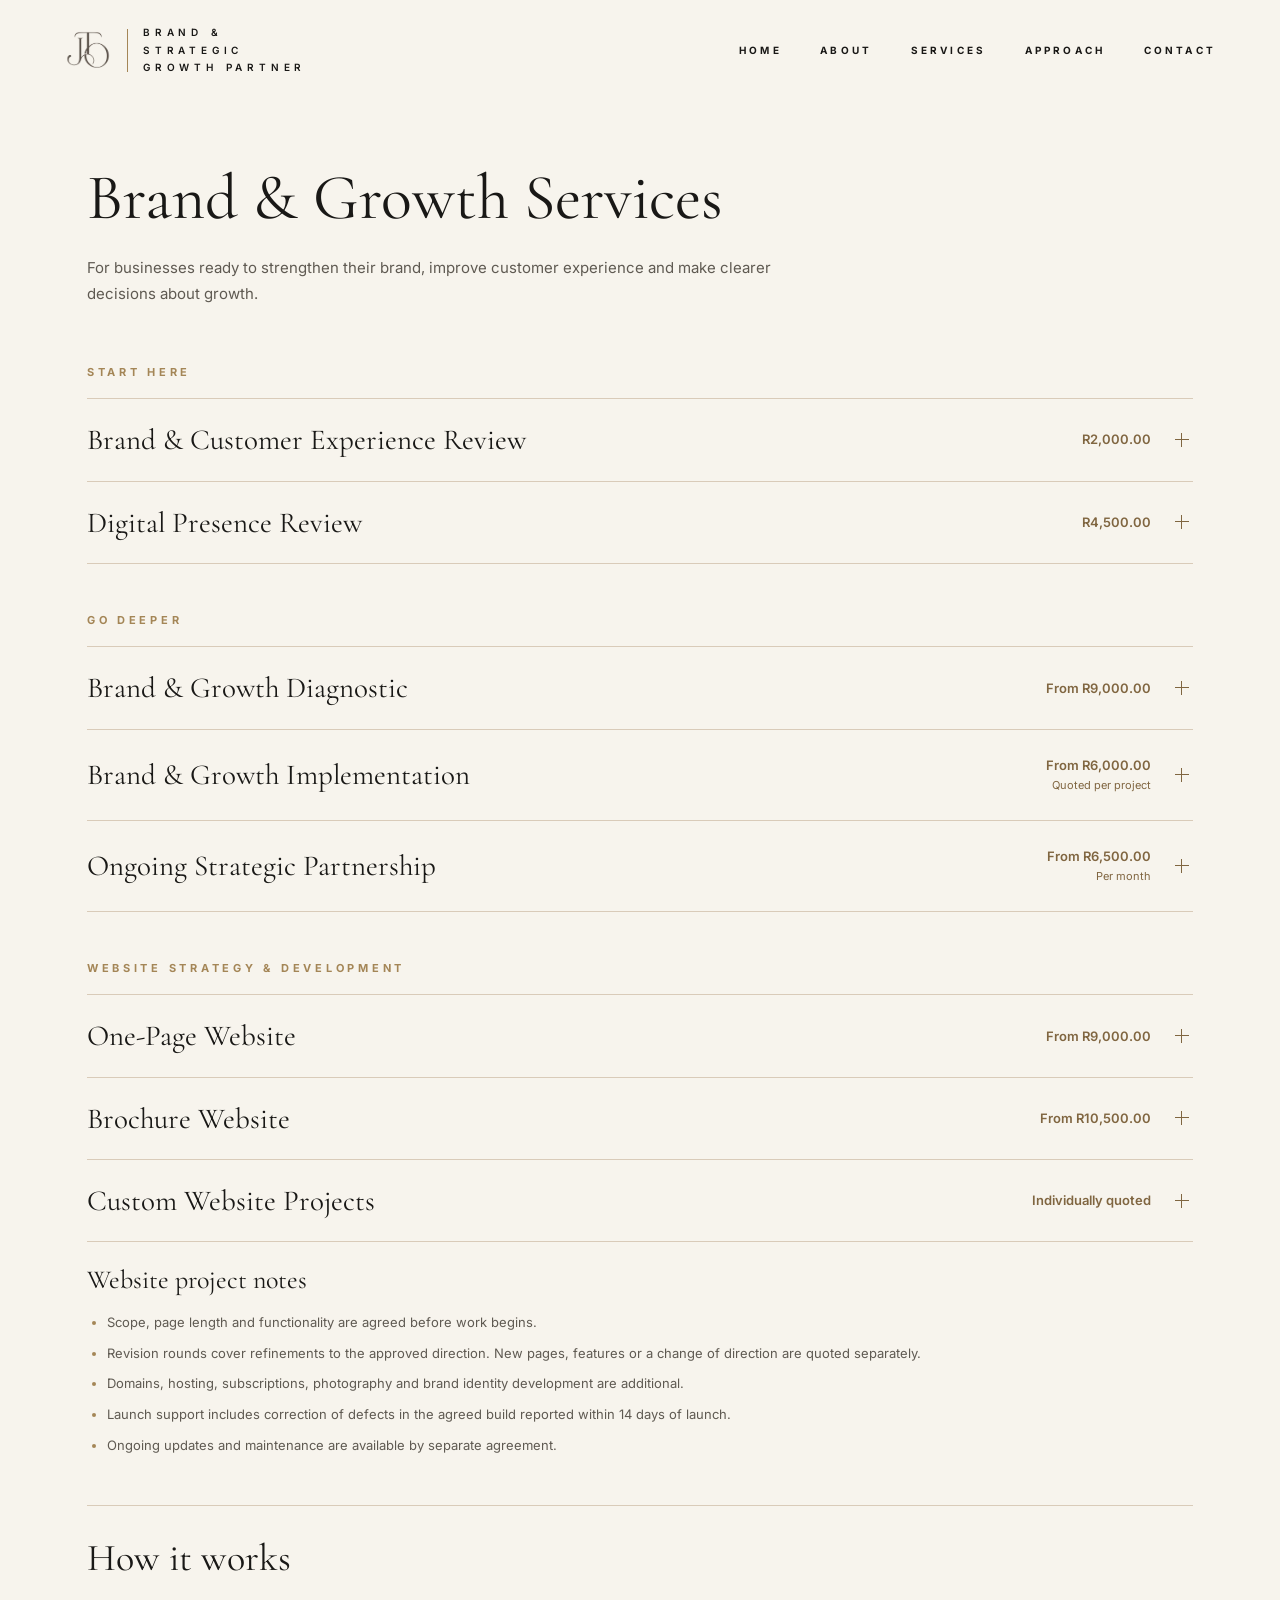
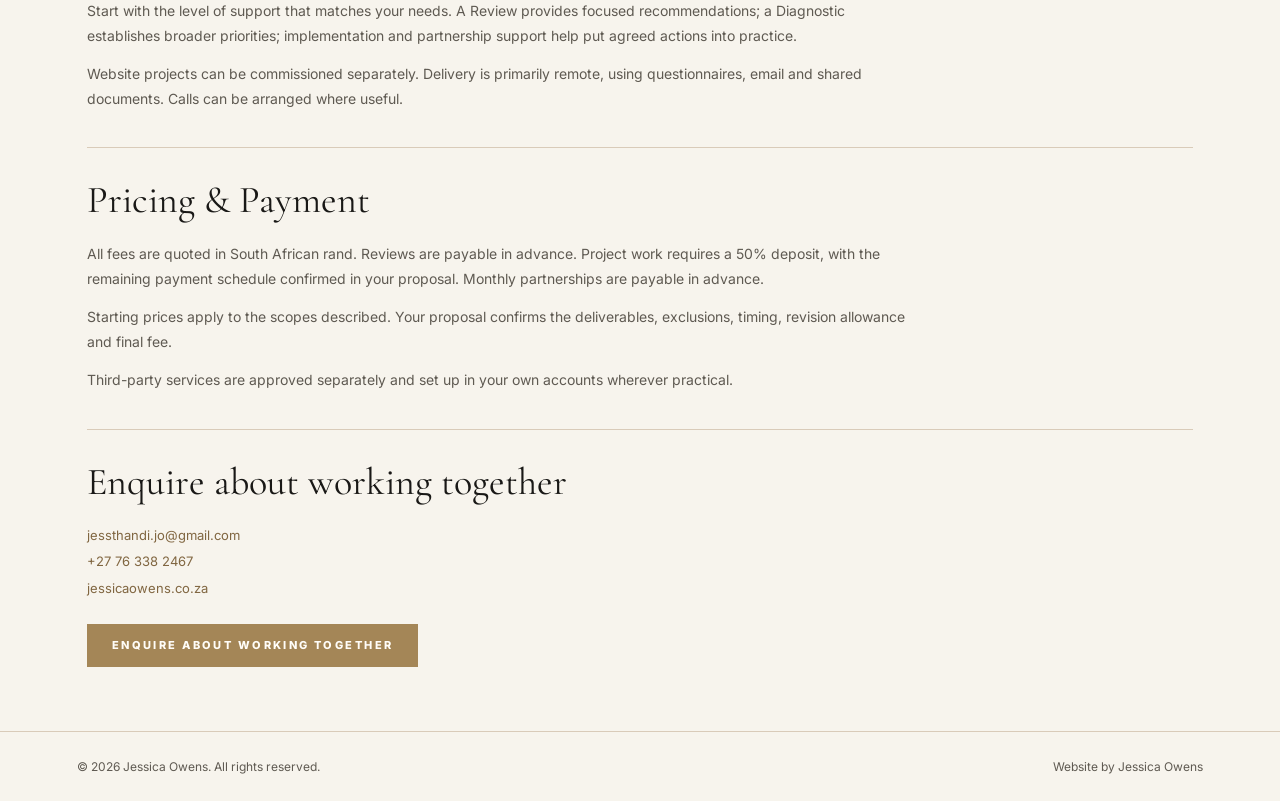
==== commit 2d1e11a6: "Refine website layout, spacing and navigation Refine the homepage and Services & Pricing page for mo" ====
--- a/services-pricing.html
+++ b/services-pricing.html
@@ -26,7 +26,7 @@
       </a>
       <button class="nav-toggle" type="button" aria-label="Open navigation" aria-expanded="false" data-nav-toggle><span></span><span></span></button>
       <nav class="site-nav" data-nav>
-        <a href="/#about">About</a><a href="/#services">Services</a><a href="/#approach">Approach</a><a href="/#contact">Contact</a>
+        <a href="/#top">Home</a><a href="/#about">About</a><a href="/#services">Services</a><a href="/#approach">Approach</a><a href="/#contact">Contact</a>
       </nav>
     </header>
     <main class="pricing-content">
--- a/styles.css
+++ b/styles.css
@@ -1152,7 +1152,7 @@
     gap: 28px 0;
   }
 
-  .service-card:nth-child(4) {
+  .service-card:nth-child(4 of .service-card) {
     border-left: 0;
   }
 
@@ -1242,11 +1242,11 @@
   }
 
   .service-card,
-  .service-card:nth-child(4) {
+  .service-card:nth-child(4 of .service-card) {
     border-left: 0;
   }
 
-  .service-card:nth-child(even) {
+  .service-card:nth-child(even of .service-card) {
     border-left: 1px solid var(--line);
   }
 
@@ -1350,7 +1350,7 @@
   }
 
   .service-card,
-  .service-card:nth-child(even) {
+  .service-card:nth-child(even of .service-card) {
     min-height: auto;
     padding: 28px 16px;
     border-left: 0;
@@ -1641,6 +1641,8 @@
 :where([id]) {
   scroll-margin-top: 110px;
 }
+
+#top { scroll-margin-top: 0; }
 
 .hero { grid-template-columns: minmax(0, 40%) minmax(0, 60%); min-height: 670px; }
 .hero-copy { padding: 56px 24px 48px 56px; }
@@ -1718,6 +1720,50 @@
 .button:focus-visible { outline: 1px solid var(--accent-dark); outline-offset: 4px; }
 .pricing-details { line-height: 1.8; }
 
+.contact-enquiry {
+  display: grid;
+  grid-template-columns: minmax(0, 0.85fr) minmax(0, 1.15fr);
+  align-items: start;
+  gap: 56px;
+  padding: 52px clamp(22px, 6vw, 90px);
+  background: var(--paper);
+  scroll-margin-top: var(--about-header-height, 82.5px);
+}
+.contact-invitation h2 { max-width: 480px; font-size: 44px; line-height: 1.05; }
+.contact-introduction { max-width: 440px; margin: 28px 0 42px; color: var(--muted); font-size: 15px; font-weight: 400; line-height: 1.75; }
+.connection-details h3 { margin-bottom: 16px; color: var(--accent-dark); font-size: 26px; line-height: 1.1; }
+.connection-details dl { display: grid; grid-template-columns: auto minmax(0, 1fr); align-items: center; gap: 0 14px; margin: 0; font-size: 13px; }
+.connection-details dt { color: var(--muted); }
+.connection-details dd { margin: 0; }
+.connection-details a { display: inline-flex; align-items: center; min-height: 44px; color: var(--accent-dark); text-decoration: underline; text-decoration-color: transparent; text-underline-offset: 3px; }
+.connection-details a:hover { text-decoration-color: currentColor; }
+.connection-details a:focus-visible { outline: 1px solid var(--accent-dark); outline-offset: 3px; }
+.enquiry-area { min-width: 0; scroll-margin-top: var(--about-header-height, 82.5px); }
+.enquiry-area > .eyebrow { margin-bottom: 14px; font-family: Inter, Arial, sans-serif; line-height: 1.5; }
+.contact-enquiry .enquiry-form { gap: 16px 20px; padding: 24px 28px; border: 0; border-top: 1px solid var(--line); box-shadow: none; }
+.contact-enquiry .enquiry-form label { min-width: 0; }
+.contact-enquiry .enquiry-form input,
+.contact-enquiry .enquiry-form select { min-width: 0; height: 46px; font-size: 14px; }
+.contact-enquiry .enquiry-form textarea { min-height: 140px; font-size: 14px; }
+.contact-enquiry .form-submit { width: fit-content; min-height: 40px; padding: 10px 22px; font-size: 10px; letter-spacing: 0.16em; }
+.contact-enquiry .form-note { font-size: 12px; line-height: 1.75; }
+
+@media (max-width: 1024px) {
+  .contact-enquiry { gap: 32px; padding-inline: 28px; }
+  .contact-invitation h2 { font-size: 38px; }
+}
+@media (max-width: 860px) {
+  .contact-enquiry { grid-template-columns: 1fr; }
+  .contact-invitation h2 { max-width: 600px; }
+  .contact-introduction { max-width: 600px; margin-bottom: 28px; }
+}
+@media (max-width: 620px) {
+  .contact-enquiry { padding: 32px 22px; scroll-margin-top: 72px; }
+  .contact-invitation h2 { font-size: 36px; }
+  .enquiry-area { scroll-margin-top: 72px; }
+  .contact-enquiry .enquiry-form { grid-template-columns: 1fr; padding: 22px 0 0; background: transparent; }
+}
+
 .featured-offers { position: relative; padding: 28px 0; text-align: left; }
 .featured-offers::before { content: ""; position: absolute; top: 0; left: calc(-1 * var(--services-inset)); right: calc(-1 * var(--services-inset)); border-top: 1px solid var(--line); pointer-events: none; }
 .featured-offer-grid { display: grid; grid-template-columns: repeat(2, minmax(0, 1fr)); }
@@ -1728,27 +1774,42 @@
 .featured-offers .text-link::after { content: none; }
 .featured-offers > .approach-pricing-link { margin: 22px 0 0; }
 .featured-offers a:focus-visible { outline: 1px solid var(--accent-dark); outline-offset: 4px; }
-.approach-section { padding: 36px clamp(22px, 6vw, 90px); border-top: 1px solid var(--line); border-bottom: 1px solid var(--line); background: var(--white); scroll-margin-top: var(--about-header-height, 82.5px); }
-.approach-section > h2 { max-width: 900px; font-size: 42px; line-height: 1.05; }
-.approach-process { display: grid; grid-template-columns: repeat(2, minmax(0, 1fr)); gap: 48px; margin: 28px 0; color: var(--muted); font-size: 14px; line-height: 1.75; }
-.process-introduction h3 { margin-bottom: 16px; color: var(--accent-dark); font-size: 28px; line-height: 1.1; }
-.process-introduction p { margin: 0; }
-.process-introduction p + p { margin-top: 14px; }
-.approach-process .engagement-steps li:last-child { margin-bottom: 0; }
+.approach-section { display: grid; grid-template-columns: minmax(0, 62fr) minmax(0, 38fr); gap: 30px 40px; padding: 36px clamp(22px, 6vw, 90px); border-top: 1px solid var(--line); border-bottom: 1px solid var(--line); background: var(--white); scroll-margin-top: var(--about-header-height, 82.5px); }
+.approach-copy h2 { max-width: 680px; font-size: 38px; line-height: 1.05; }
+.approach-copy { min-width: 0; color: var(--muted); font-size: 14px; line-height: 1.75; }
+.approach-copy h2 { color: var(--ink); }
+.approach-copy h2 em { display: inline-block; }
+.approach-copy .process-introduction { margin: 24px 0 28px; }
+.approach-copy h3 { margin-bottom: 16px; color: var(--accent-dark); font-size: 26px; line-height: 1.1; }
+.approach-copy .process-introduction p { margin: 0; }
+.approach-copy .process-introduction p + p { margin-top: 12px; }
+.approach-copy .engagement-steps li { margin-bottom: 12px; }
+.approach-copy .engagement-steps li:last-child { margin-bottom: 0; }
+.approach-portrait { position: relative; grid-column: 2; grid-row: 1 / 3; min-height: 440px; margin: 0; }
+.approach-portrait img { position: absolute; inset: 0; width: 100%; height: 100%; object-fit: cover; object-position: 50% top; }
+.approach-section > .portfolio-line { grid-column: 1; margin: 0; align-self: end; }
 .pricing-offer > summary { scroll-margin-top: 82.5px; }
 
 @media (max-width: 860px) {
-  .approach-process { gap: 28px; }
+  .approach-section { grid-template-columns: 1fr; }
+  .approach-portrait { grid-column: 1; grid-row: auto; min-height: 0; height: auto; max-height: 360px; aspect-ratio: 1.25; }
+}
+
+@media (min-width: 861px) {
+  .contact-enquiry {
+    min-height: calc(100svh - var(--about-header-height, 82.5px) - var(--site-footer-height, 70px));
+    align-content: center;
+  }
 }
 
 @media (max-width: 620px) {
-  .featured-offer-grid,
-  .approach-process { grid-template-columns: 1fr; }
+  .featured-offer-grid { grid-template-columns: 1fr; }
   .featured-offers .offer-card { padding: 24px 0; }
   .featured-offers .offer-card + .offer-card { border-left: 0; border-top: 0; }
   .featured-offers .offer-card h3 { font-size: 30px; }
-  .approach-section { padding-block: 32px; scroll-margin-top: 72px; }
-  .approach-section > h2 { font-size: 36px; }
+  .approach-section { padding-block: 32px; scroll-margin-top: 72px; row-gap: 28px; }
+  .approach-copy .process-introduction { margin-bottom: 24px; }
+  .approach-copy h2 { font-size: 36px; }
   .pricing-offer > summary { scroll-margin-top: 72px; }
 }
 
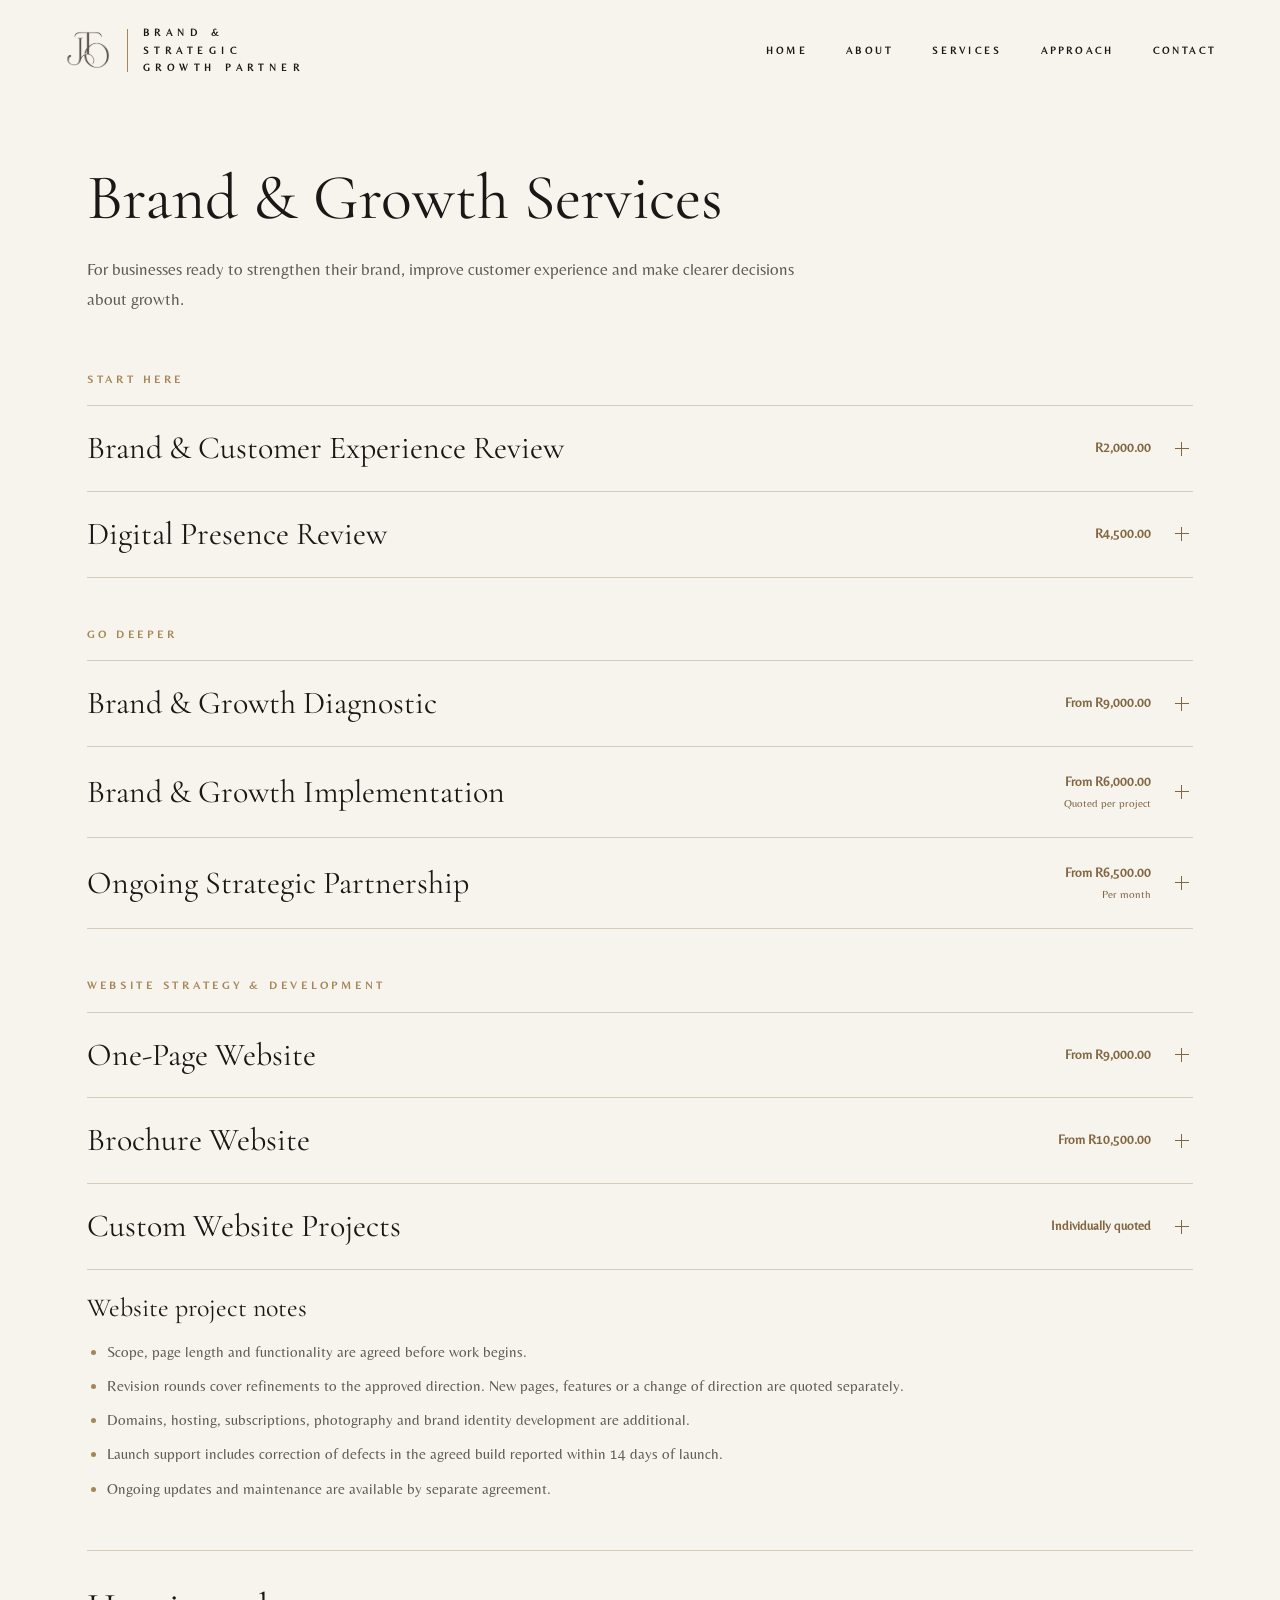
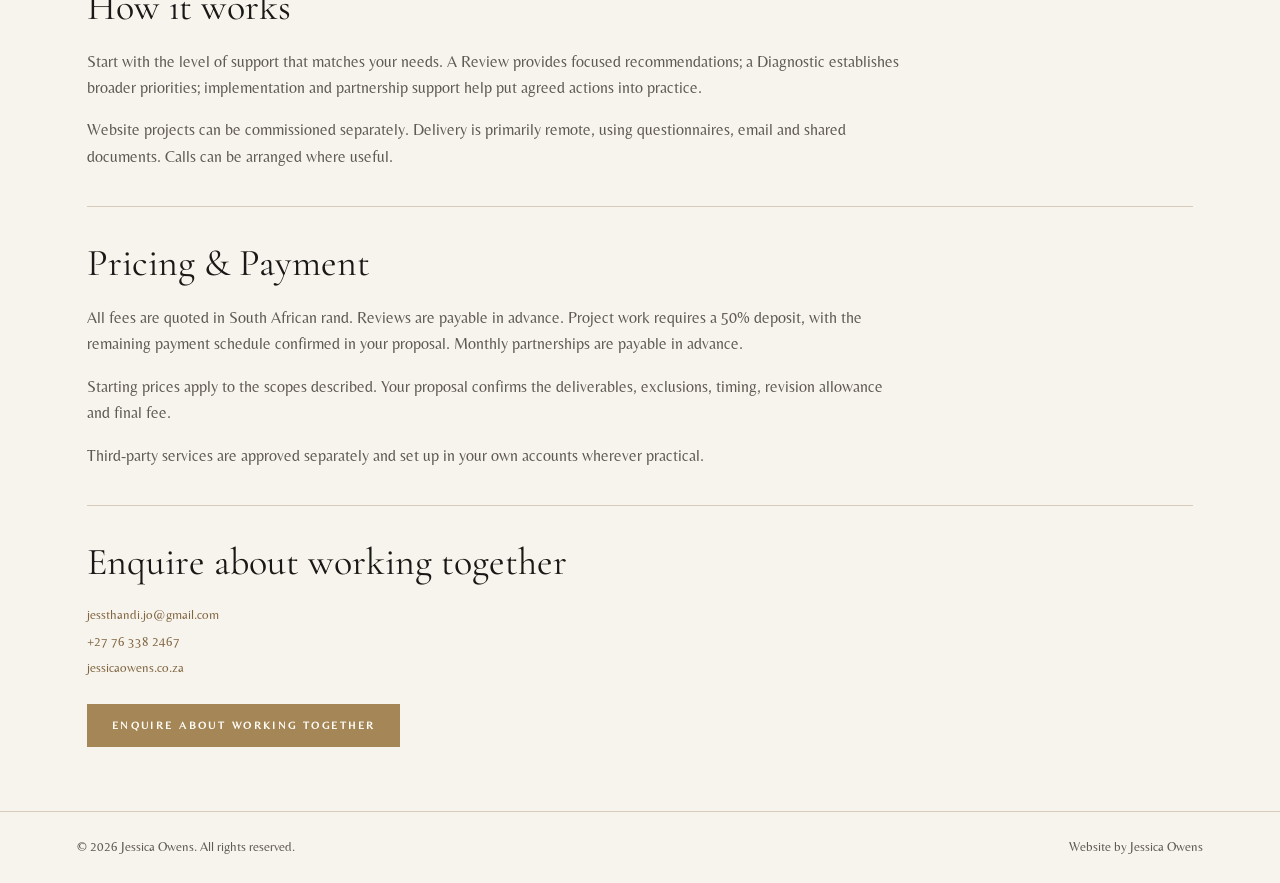
==== commit b8c2fa7d: "Refine website typography, imagery and section layouts Update the homepage visual direction and sect" ====
--- a/services-pricing.html
+++ b/services-pricing.html
@@ -12,9 +12,8 @@
     <link rel="icon" type="image/png" sizes="16x16" href="/favicon-16x16.png" />
     <link rel="apple-touch-icon" sizes="180x180" href="/apple-touch-icon.png" />
     <link rel="manifest" href="/site.webmanifest" />
-    <link rel="preconnect" href="https://fonts.googleapis.com" />
-    <link rel="preconnect" href="https://fonts.gstatic.com" crossorigin />
-    <link href="https://fonts.googleapis.com/css2?family=Cormorant+Garamond:ital,wght@0,400;0,500;1,400;1,500&family=Inter:wght@400;500;600;700&display=swap" rel="stylesheet" />
+    <link rel="preload" as="font" href="assets/fonts/belleza-regular.ttf" type="font/ttf" crossorigin />
+    <link rel="preload" as="font" href="assets/fonts/cormorant-regular.ttf" type="font/ttf" crossorigin />
     <link rel="stylesheet" href="styles.css" />
   </head>
   <body class="pricing-page">
@@ -37,7 +36,7 @@
 
       <section class="pricing-group" aria-labelledby="start-here-title">
         <h2 class="eyebrow" id="start-here-title">Start Here</h2>
-        <details class="pricing-offer">
+        <details class="pricing-offer" id="brand-customer-experience-review">
           <summary><span class="pricing-name">Brand &amp; Customer Experience Review</span><span class="pricing-price">R2,000.00</span><span class="pricing-icon" aria-hidden="true"></span></summary>
           <div class="pricing-details">
             <p>A focused review of how your business presents itself to a prospective customer, from their first impression to making an enquiry.</p>
--- a/styles.css
+++ b/styles.css
@@ -1,4 +1,32 @@
+@font-face {
+  font-family: Belleza;
+  src: url("assets/fonts/belleza-regular.ttf") format("truetype");
+  font-style: normal;
+  font-weight: 400;
+  font-display: swap;
+}
+@font-face {
+  font-family: "Cormorant Garamond";
+  src: url("assets/fonts/cormorant-regular.ttf") format("truetype");
+  font-style: normal;
+  font-weight: 400;
+  font-display: swap;
+}
+@font-face {
+  font-family: "Cormorant Garamond";
+  src: url("assets/fonts/cormorant-italic.ttf") format("truetype");
+  font-style: italic;
+  font-weight: 400;
+  font-display: swap;
+}
 :root {
+  --font-body: Belleza, "Trebuchet MS", sans-serif;
+  --font-heading: "Cormorant Garamond", Georgia, serif;
+  --gutter: clamp(22px, 6vw, 90px);
+  --space-small: 12px;
+  --space-medium: 24px;
+  --space-large: 36px;
+  --space-section: 48px;
   --ink: #191816;
   --muted: #5f5a52;
   --paper: #f7f4ed;
@@ -24,8 +52,8 @@
   margin: 0;
   background: var(--paper);
   color: var(--ink);
-  font-family: Inter, Arial, sans-serif;
-  font-size: 15px;
+  font-family: var(--font-body);
+  font-size: 17px;
   line-height: 1.75;
 }
 
@@ -1947,6 +1975,259 @@
   .hero h1 { font-size: 38px; }
 }
 
+/* The supplied About artwork includes both the portrait and its ivory fade. */
+.about-section.about-feature {
+  position: relative;
+  display: block;
+  min-height: 0;
+  background: #fcfaf6;
+  isolation: isolate;
+}
+.about-background { position: absolute; inset: 0; z-index: -1; }
+.about-background img { width: 100%; height: 100%; object-fit: cover; object-position: right top; }
+.about-feature .about-copy { width: 49%; padding: 48px 0 44px var(--gutter); }
+.about-feature .about-copy .eyebrow { margin-bottom: 18px; font-size: 11px; }
+.about-feature .about-copy h2 { font-size: 60px; line-height: 1; margin-bottom: 28px; }
+.about-feature .about-copy h2 i { color: var(--ink); }
+.about-feature .about-copy h2 em { font-style: normal; color: var(--accent-dark); }
+.about-feature .about-copy p:not(.eyebrow) { max-width: 520px; font-size: 18px; line-height: 1.55; margin: 0; }
+.about-feature .about-copy p:not(.eyebrow) + p:not(.eyebrow) { margin-top: 22px; }
+.cape-band.about-closing { display: block; min-height: 0; background: var(--paper); text-align: center; }
+.about-closing div { padding: 26px var(--gutter); }
+.about-closing h2 { max-width: none; font-size: 34px; line-height: 1.15; }
+.about-closing .eyebrow { margin: 12px 0 0; font-size: 10px; }
+body:has(#about:target) .site-nav a[href="#about"] {
+  color: var(--accent-dark);
+  text-decoration: underline;
+  text-underline-offset: 8px;
+}
+@media (min-width: 1025px) and (max-width: 1199px) {
+  .about-feature .about-copy { width: 52%; padding: 36px 0 36px 40px; }
+  .about-feature .about-copy h2 { font-size: 48px; }
+  .about-feature .about-copy p:not(.eyebrow) { font-size: 17px; }
+}
+@media (max-width: 1024px) {
+  .about-section.about-feature { display: flex; flex-direction: column; }
+  .about-feature .about-copy { order: -1; width: 100%; padding: 36px var(--gutter); background: #fcfaf6; }
+  .about-feature .about-copy h2 { max-width: 640px; font-size: 48px; }
+  .about-feature .about-copy p:not(.eyebrow) { max-width: 640px; font-size: 18px; line-height: 1.65; }
+  .about-background { position: relative; z-index: auto; display: block; height: 380px; }
+  .about-background img { object-position: right top; }
+}
+@media (max-width: 620px) {
+  .about-feature .about-copy { padding-block: 32px; }
+  .about-feature .about-copy h2 { font-size: 40px; }
+  .about-feature .about-copy p:not(.eyebrow) { font-size: 17px; }
+  .about-background { height: 300px; }
+  .about-closing h2 { font-size: 30px; }
+  .about-closing div { padding-block: 24px; }
+}
+
+/* Shared editorial rhythm; component measures remain content-driven. */
+h1, h2, h3, .pricing-name { font-family: var(--font-heading); font-weight: 400; }
+button, input, select, textarea { font-family: var(--font-body); }
+.site-header, .eyebrow, .button, .text-link, .portfolio-line,
+.approach-pricing-link, .enquiry-form label { font-family: var(--font-body); }
+.site-header { background: transparent; }
+.pricing-page .site-header { background: var(--paper); }
+.about-copy p:not(.eyebrow), .approach-copy, .panel-list li,
+.pricing-details, .pricing-information p, .contact-introduction { font-size: 16px; line-height: 1.65; }
+.approach-section, .contact-enquiry { column-gap: var(--space-large); }
+.approach-copy .process-introduction { margin: var(--space-medium) 0 30px; }
+.approach-section { padding-inline: var(--gutter); row-gap: var(--space-large); }
+.contact-enquiry { padding-inline: var(--gutter); }
+.enquiry-area > .eyebrow, .pricing-group > .eyebrow { font-family: var(--font-body); }
+.contact-enquiry .enquiry-form input, .contact-enquiry .enquiry-form select,
+.contact-enquiry .enquiry-form textarea { font-size: 16px; }
+.contact-enquiry .form-note, .site-footer { font-size: 13px; }
+.connection-details dl, .pricing-notes { font-size: 15px; }
+.pricing-details { padding-block: 8px 30px; }
+.pricing-details p + p { margin-top: var(--space-small); }
+.pricing-name { font-size: 32px; }
+.pricing-information { padding-top: var(--space-large); margin-top: var(--space-large); }
+.hero { position: relative; display: block; min-height: 820px; padding-top: 110px; background: var(--paper); }
+.hero-media { position: absolute; inset: 0; height: auto; min-height: 0; }
+.hero-media::before { content: none; }
+.hero-media::after { height: 100px; background: linear-gradient(var(--paper), transparent); }
+.hero-picture img { object-position: center; }
+.hero-copy { position: relative; width: 49%; max-width: 720px; padding: 48px 0 40px var(--gutter); }
+.hero h1 { font-size: 82px; line-height: 0.96; max-width: none; }
+.hero .eyebrow { font-size: 11px; letter-spacing: 0.2em; margin-bottom: 28px; }
+.hero .intro { max-width: 510px; font-size: 18px; line-height: 1.55; margin: 32px 0 24px; }
+.hero .intro p + p { margin-top: 20px; }
+.hero .button { min-height: 44px; padding: 12px 28px; font-size: 11px; border-color: var(--accent); }
+.hero .location-line { margin-top: 28px; font-size: 9px; letter-spacing: 0.14em; }
+@media (min-width: 1200px) {
+  .services-section > h2 { font-size: 46px; }
+  .services-section .card-trigger { grid-template-rows: 32px 56px 1fr auto; }
+  .service-card h3 { font-size: 24px; }
+  .service-card p, .featured-offers .offer-card p { font-size: 15px; line-height: 1.5; }
+  .featured-offers .offer-card h3 { font-size: 32px; }
+}
+@media (min-width: 861px) and (max-width: 1199px) {
+  .hero { min-height: 790px; }
+  .hero-copy { width: 56%; padding-left: 40px; padding-right: 20px; }
+  .hero h1 { font-size: 70px; }
+  .hero .intro { font-size: 17px; }
+}
+@media (max-width: 860px) {
+  .hero { display: flex; flex-direction: column; min-height: 0; padding-top: 84px; }
+  .hero-media { position: relative; order: -1; height: 300px; flex: none; }
+  .hero-media::after { height: 64px; }
+  .hero-picture img { object-position: right center; }
+  .hero-copy { width: 100%; max-width: none; padding: 32px var(--gutter) 36px; }
+  .hero h1 { font-size: 64px; }
+  .hero .intro { max-width: 560px; font-size: 18px; }
+  .service-card { padding: 28px 20px; min-height: 0; }
+  .card-trigger { min-height: 0; }
+  .service-card p { font-size: 16px; line-height: 1.65; }
+  .service-grid > .detail-panel { padding: 40px 24px 28px; }
+  .service-grid > .detail-panel.is-visible { overflow: visible; }
+}
+@media (max-width: 620px) {
+  .hero-media { height: 230px; }
+  .hero h1 { font-size: 50px; }
+  .hero .eyebrow { font-size: 9px; }
+  .hero .intro { font-size: 17px; line-height: 1.65; margin-block: 28px 26px; }
+  .hero .intro p + p { margin-top: 14px; }
+  .hero .location-line { margin-top: 22px; gap: 4px; font-size: 9px; }
+  .service-card { padding: 30px 12px; }
+  .service-card h3, .service-card p { min-height: 0; }
+  .service-card h3 { margin-bottom: 16px; font-size: 28px; }
+  .service-card p { margin-block: 0 18px; }
+  .service-card svg { margin-bottom: 18px; }
+  .service-card .text-link { display: inline-flex; align-items: center; min-height: 44px; }
+  .featured-offers .offer-card p { font-size: 16px; }
+  .approach-section { row-gap: 28px; }
+  .pricing-name { font-size: 28px; }
+  .pricing-details, .pricing-information p { font-size: 16px; }
+}
+@media (max-width: 360px) {
+  .hero h1 { font-size: 44px; }
+  .hero .location-line { letter-spacing: 0.1em; }
+}
+
+/* Services shares the Home/About measures without constraining expanded panels. */
+.services-section { --services-inset: var(--gutter); padding: 40px var(--services-inset) 0; }
+.services-section > .eyebrow { margin-bottom: 16px; }
+.services-section > h2 { font-size: 56px; line-height: 1.1; margin-bottom: 32px; }
+.services-section .service-card { min-height: 0; padding: 16px 20px 24px; }
+.services-section .card-trigger { display: grid; grid-template-rows: 36px 80px 1fr 44px; gap: 16px; height: 100%; min-height: 0; }
+.services-section .service-card svg { width: 36px; height: 36px; margin: 0 auto; }
+.services-section .service-card h3 { min-height: 0; font-size: 24px; line-height: 1.1; }
+.services-section .service-card p { min-height: 0; margin: 0; font-size: 16px; line-height: 1.5; }
+.services-section .service-card .text-link { display: flex; align-items: center; justify-content: center; margin: 0; }
+.services-section .featured-offers { padding: 32px 0; }
+.featured-offers > .eyebrow { margin-bottom: 24px; }
+.featured-offer-grid { grid-template-columns: repeat(3, minmax(0, 1fr)); }
+.featured-offers .offer-card { display: grid; grid-template-rows: minmax(70px, auto) 1fr auto; align-content: start; gap: 16px; padding: 0 28px; }
+.featured-offers .offer-card + .offer-card { border-left: 1px solid var(--line); }
+.featured-offers .offer-card:last-child { padding-right: 0; }
+.featured-offers .offer-card h3 { font-size: 32px; line-height: 1.1; margin: 0; }
+.featured-offers .offer-card p { font-size: 17px; line-height: 1.55; margin: 0; }
+.featured-offers .text-link { justify-self: start; align-self: end; min-height: 44px; display: inline-flex; align-items: center; margin: 0; }
+.featured-offers > .approach-pricing-link { margin: 28px 0 0; text-align: center; }
+.featured-offers .approach-pricing-link a { max-width: 100%; min-height: 44px; padding: 12px 28px; font-size: 11px; line-height: 1.5; letter-spacing: 0.18em; text-decoration: none; text-align: center; }
+@media (max-width: 1199px) {
+  .services-section .service-card { padding-block: 24px; }
+}
+@media (max-width: 1024px) {
+  .services-section > h2 { font-size: 48px; }
+  .featured-offer-grid { grid-template-columns: 1fr; }
+  .featured-offers .offer-card { grid-template-rows: auto auto auto; padding: 24px 0; gap: 12px; }
+  .featured-offers .offer-card + .offer-card { border-left: 0; border-top: 1px solid var(--line); }
+  .featured-offers > .eyebrow { margin-bottom: 0; }
+}
+@media (max-width: 620px) {
+  .services-section { padding-top: 32px; }
+  .services-section > h2 { font-size: 40px; margin-bottom: 24px; }
+  .services-section .service-card { padding: 28px 8px; }
+  .services-section .card-trigger { grid-template-rows: 36px auto auto 44px; gap: 16px; }
+  .services-section .service-card h3 { font-size: 28px; }
+  .services-section .featured-offers { padding-block: 28px; }
+  .featured-offers .offer-card h3 { font-size: 30px; }
+  .featured-offers .approach-pricing-link a { padding-inline: 18px; letter-spacing: 0.12em; }
+}
+
+.approach-section.approach-feature { position: relative; display: block; padding: 48px var(--gutter); background: var(--white); isolation: isolate; }
+.approach-feature .approach-copy { width: 60%; font-size: 18px; line-height: 1.6; }
+.approach-feature .approach-copy > .eyebrow { margin-bottom: 26px; }
+.approach-feature .approach-copy h2 { max-width: none; font-size: 50px; line-height: 1.05; }
+.approach-feature .approach-copy h2 em { display: block; margin-top: 8px; }
+.approach-feature .process-introduction { max-width: 610px; margin: 30px 0; }
+.approach-feature .process-introduction p + p { margin-top: 22px; }
+.approach-feature .approach-copy h3 { padding-top: 24px; margin: 0 0 24px; border-top: 1px solid var(--line); font-family: var(--font-body); font-size: 11px; line-height: 1.5; letter-spacing: 0.24em; }
+.approach-feature .engagement-steps { display: grid; grid-template-columns: repeat(4, minmax(0, 1fr)); gap: 0; margin: 0; padding: 0; list-style: none; counter-reset: engagement; }
+.approach-feature .engagement-steps li { counter-increment: engagement; margin: 0; padding: 0 20px; border-left: 1px solid var(--line); }
+.approach-feature .engagement-steps li:first-child { border-left: 0; padding-left: 0; }
+.approach-feature .engagement-steps li:last-child { padding-right: 0; }
+.approach-feature .engagement-steps li::before { content: counter(engagement, decimal-leading-zero); display: block; margin-bottom: 8px; color: var(--accent-dark); font-family: var(--font-heading); font-size: 44px; line-height: 1; }
+.approach-feature .engagement-steps h4 { margin: 0 0 10px; color: var(--ink); font-family: var(--font-heading); font-size: 28px; font-weight: 400; line-height: 1.1; }
+.approach-feature .engagement-steps p { margin: 0; font-size: 16px; line-height: 1.55; }
+.approach-background { position: absolute; inset: 0; z-index: -1; }
+.approach-background img { width: 100%; height: 100%; object-fit: cover; object-position: right top; }
+.approach-background::after { content: ""; position: absolute; inset: 0; background: linear-gradient(90deg, var(--white) 0%, rgba(255, 253, 248, 0.85) 46%, rgba(255, 253, 248, 0) 66%); pointer-events: none; }
+.approach-feature > .portfolio-line { position: relative; width: 60%; margin-top: 36px; font-size: 10px; letter-spacing: 0.2em; gap: 12px 20px; }
+.approach-feature .portfolio-projects { flex-wrap: wrap; }
+@media (max-width: 1199px) and (min-width: 1025px) {
+  .approach-feature .approach-copy h2 { font-size: 46px; }
+  .approach-feature .approach-copy { font-size: 17px; }
+}
+@media (max-width: 1024px) {
+  .approach-feature .approach-copy { width: 100%; }
+  .approach-feature .approach-copy h2 { max-width: 760px; font-size: 48px; }
+  .approach-background { position: relative; display: block; z-index: auto; width: calc(100% + 2 * var(--gutter)); aspect-ratio: 1.6; margin: 32px calc(-1 * var(--gutter)) 0; }
+  .approach-background::after { content: none; }
+  .approach-feature > .portfolio-line { width: 100%; margin-top: 28px; }
+  .approach-feature .engagement-steps { grid-template-columns: repeat(2, minmax(0, 1fr)); gap: 28px 0; }
+  .approach-feature .engagement-steps li:nth-child(odd) { border-left: 0; padding-left: 0; }
+}
+@media (max-width: 620px) {
+  .approach-section.approach-feature { padding-block: 32px; }
+  .approach-feature .approach-copy { font-size: 17px; }
+  .approach-feature .approach-copy h2 { font-size: 40px; }
+  .approach-feature .engagement-steps { grid-template-columns: 1fr; gap: 24px; }
+  .approach-feature .engagement-steps li { border-left: 0; padding: 0; }
+  .approach-background { aspect-ratio: 1; }
+  .approach-feature .portfolio-projects { align-items: flex-start; }
+}
+
+.contact-enquiry.contact-refined { padding-block: 36px; gap: 40px; }
+.contact-refined .contact-invitation > .eyebrow { width: fit-content; padding-bottom: 12px; margin-bottom: 24px; border-bottom: 1px solid var(--line); }
+.contact-refined .contact-invitation h2 { max-width: 540px; font-size: 54px; line-height: 1.03; }
+.contact-refined .contact-introduction { max-width: 480px; margin: 26px 0 34px; font-size: 18px; line-height: 1.6; }
+.contact-refined .connection-details h3 { font-size: 32px; margin-bottom: 18px; }
+.contact-refined .connection-details dl { grid-template-columns: minmax(0, 1fr); gap: 10px; font-size: 17px; }
+.contact-refined .contact-label { position: absolute; width: 1px; height: 1px; padding: 0; margin: -1px; overflow: hidden; clip-path: inset(50%); white-space: nowrap; }
+.contact-refined .connection-details a { max-width: 100%; gap: 16px; line-height: 1.5; text-decoration: none; }
+.contact-refined .contact-icon { display: inline-flex; flex: 0 0 40px; align-items: center; justify-content: center; width: 40px; height: 40px; border: 1px solid var(--line); border-radius: 50%; color: var(--accent); }
+.contact-refined .contact-icon svg { width: 19px; height: 19px; fill: none; stroke: currentColor; stroke-width: 1.5; stroke-linecap: round; stroke-linejoin: round; }
+.contact-refined .contact-link-text { min-width: 0; overflow-wrap: anywhere; text-decoration: underline; text-decoration-color: var(--line); text-underline-offset: 3px; }
+.contact-refined .connection-details a:hover .contact-link-text { text-decoration-color: currentColor; }
+.contact-refined .enquiry-form { padding: 24px; gap: 14px 20px; border: 1px solid var(--line); }
+.contact-refined .enquiry-form input, .contact-refined .enquiry-form select { height: 44px; padding-block: 10px; }
+.contact-refined .enquiry-form textarea { min-height: 116px; padding-block: 10px; }
+.contact-refined .form-submit { min-height: 44px; padding-inline: 24px; }
+.contact-refined .form-note { font-size: 13px; line-height: 1.6; }
+@media (min-width: 861px) and (max-width: 1199px) {
+  .contact-enquiry.contact-refined { gap: 28px; }
+  .contact-refined .contact-invitation h2 { font-size: 46px; }
+  .contact-refined .contact-introduction { font-size: 17px; }
+}
+@media (max-width: 860px) {
+  .contact-enquiry.contact-refined { gap: 32px; }
+  .contact-refined .contact-invitation h2 { max-width: 620px; font-size: 48px; }
+  .contact-refined .contact-introduction { max-width: 620px; }
+}
+@media (max-width: 620px) {
+  .contact-enquiry.contact-refined { padding-block: 32px; }
+  .contact-refined .contact-invitation h2 { font-size: 40px; }
+  .contact-refined .contact-introduction { font-size: 17px; }
+  .contact-refined .enquiry-form { padding: 20px 16px; gap: 16px; }
+  .contact-refined .connection-details a { gap: 12px; }
+  .contact-refined .connection-details dl { font-size: 16px; }
+}
+
 @media (prefers-reduced-motion: reduce) {
   html { scroll-behavior: auto; }
   *, *::before, *::after { animation: none !important; transition: none !important; }
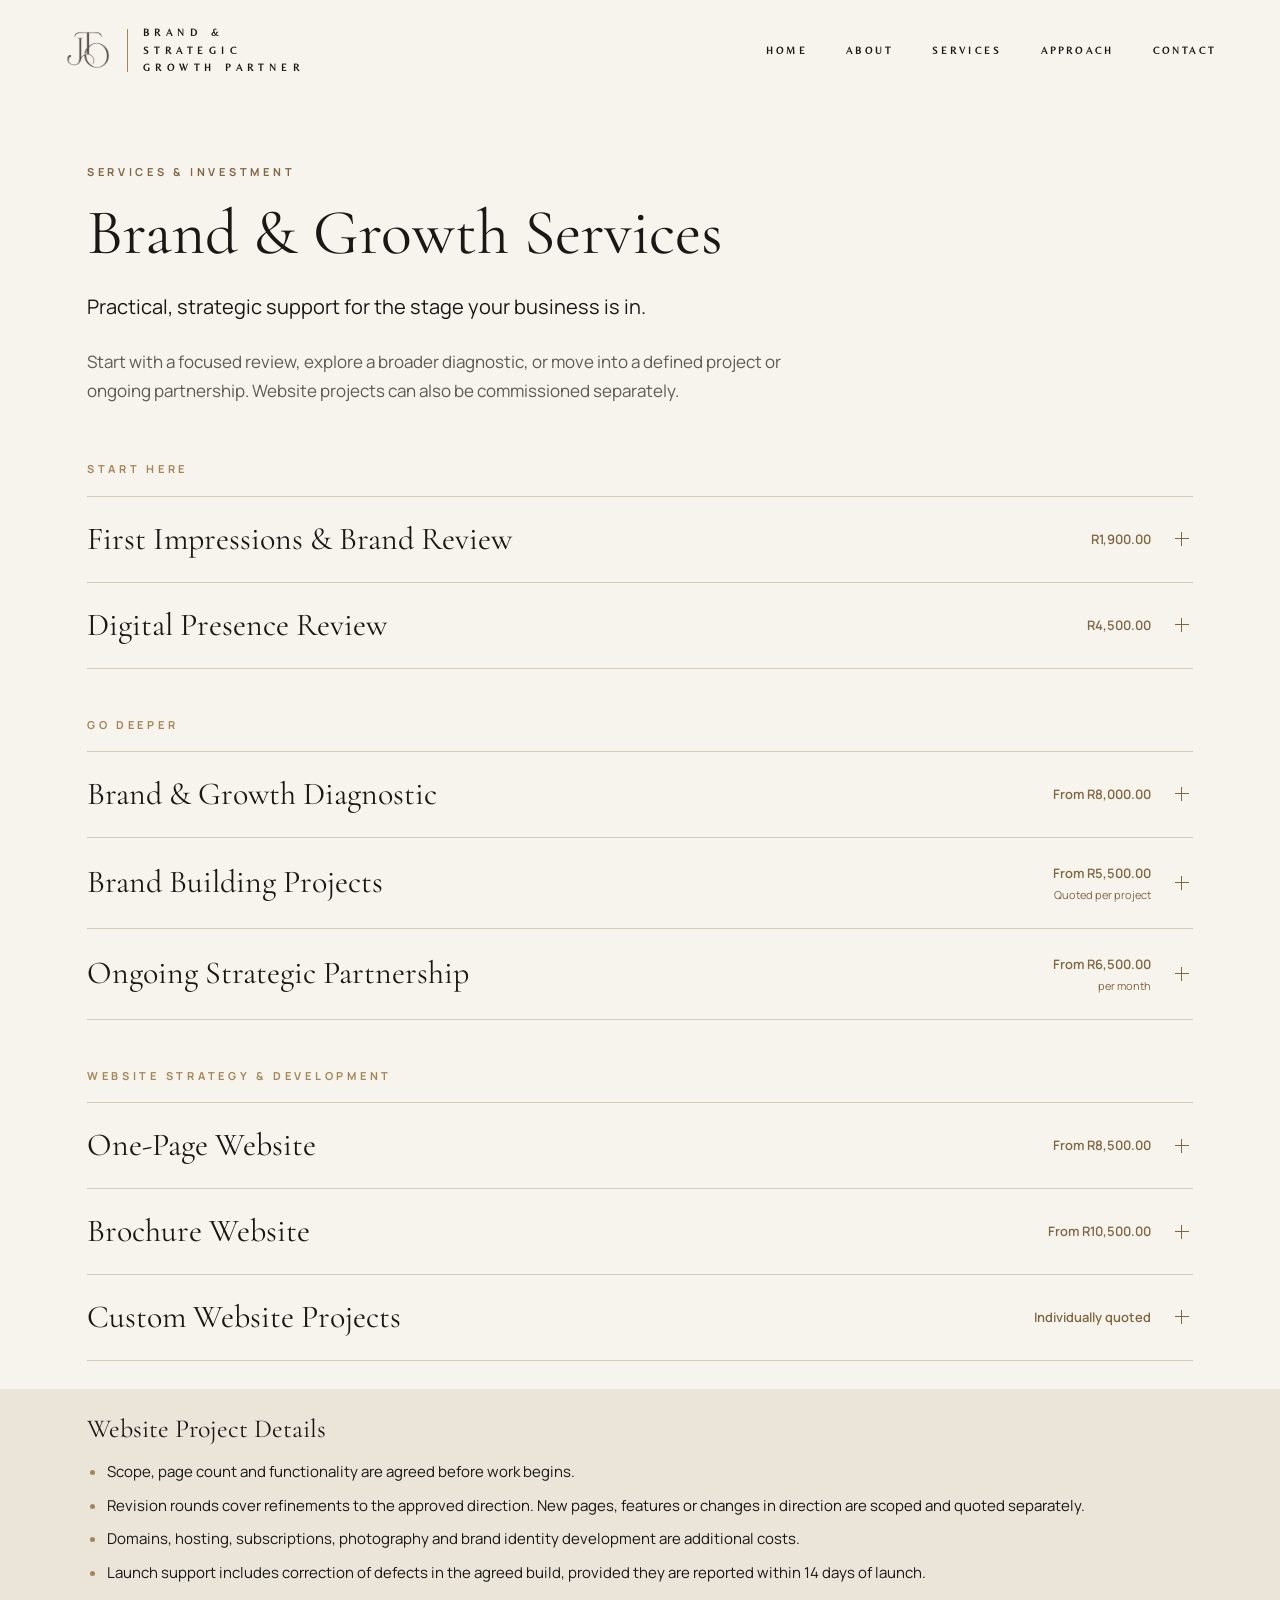
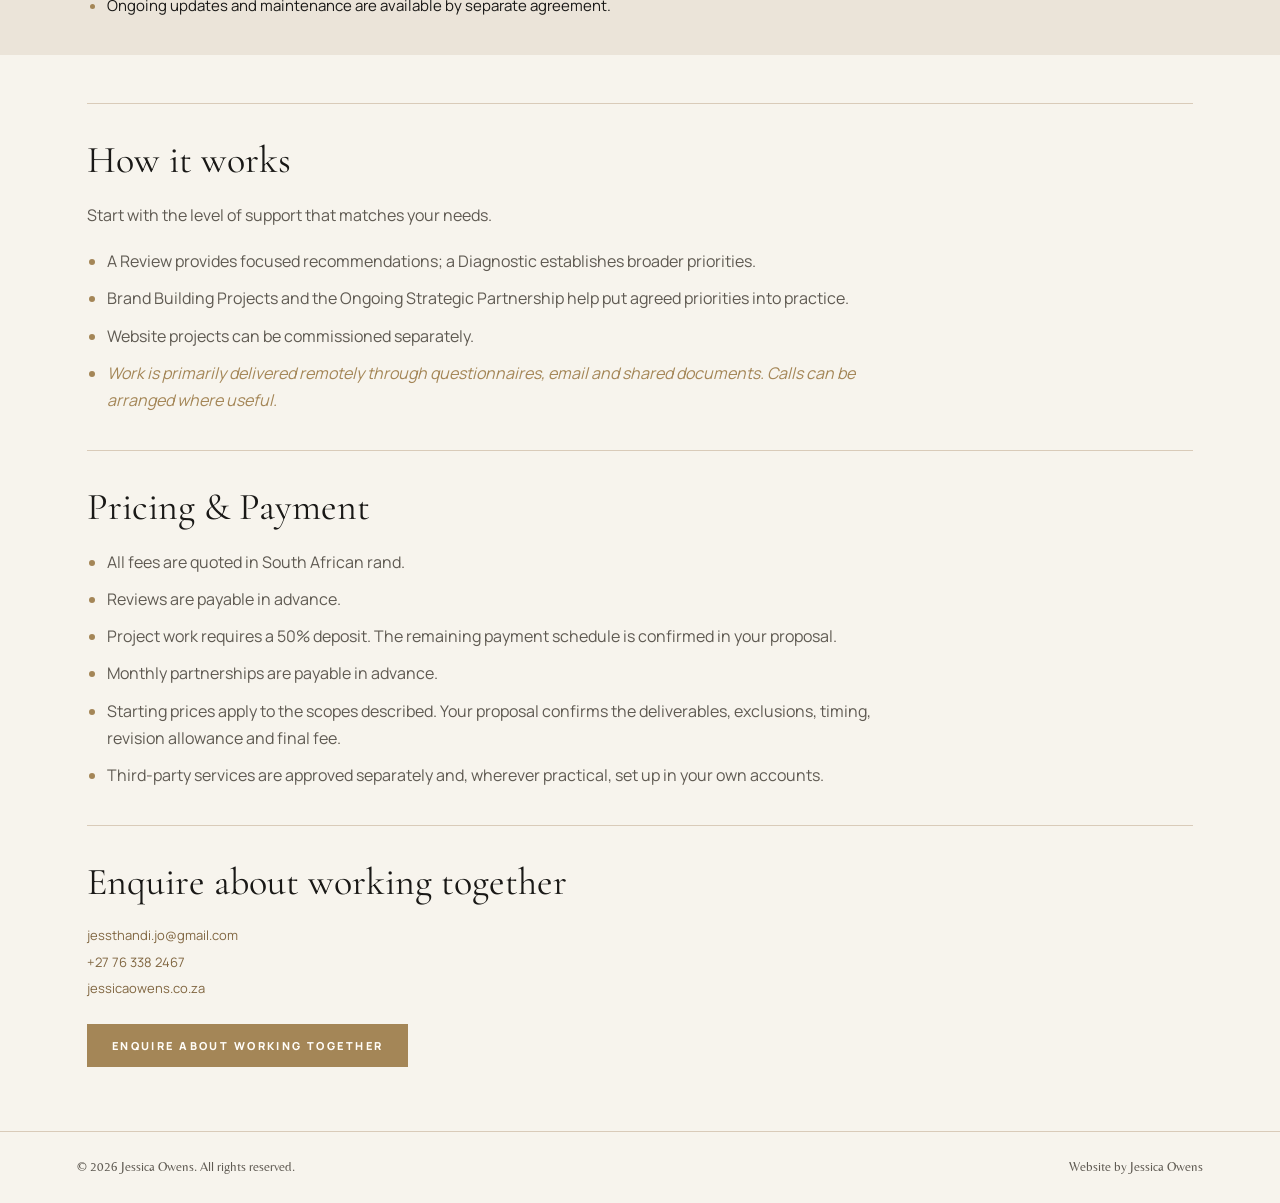
==== commit d635fa95: "Refine services and pricing page Update offer names, descriptions and pricing across the services pa" ====
--- a/services-pricing.html
+++ b/services-pricing.html
@@ -12,7 +12,7 @@
     <link rel="icon" type="image/png" sizes="16x16" href="/favicon-16x16.png" />
     <link rel="apple-touch-icon" sizes="180x180" href="/apple-touch-icon.png" />
     <link rel="manifest" href="/site.webmanifest" />
-    <link rel="preload" as="font" href="assets/fonts/belleza-regular.ttf" type="font/ttf" crossorigin />
+    <link rel="preload" as="font" href="assets/fonts/manrope-variable.ttf" type="font/ttf" crossorigin />
     <link rel="preload" as="font" href="assets/fonts/cormorant-regular.ttf" type="font/ttf" crossorigin />
     <link rel="stylesheet" href="styles.css" />
   </head>
@@ -30,21 +30,24 @@
     </header>
     <main class="pricing-content">
       <header class="pricing-intro">
+        <p class="eyebrow">Services &amp; Investment</p>
         <h1>Brand &amp; Growth Services</h1>
-        <p>For businesses ready to strengthen their brand, improve customer experience and make clearer decisions about growth.</p>
+        <p class="pricing-lead">Practical, strategic support for the stage your business is in.</p>
+        <p>Start with a focused review, explore a broader diagnostic, or move into a defined project or ongoing partnership. Website projects can also be commissioned separately.</p>
       </header>
 
       <section class="pricing-group" aria-labelledby="start-here-title">
         <h2 class="eyebrow" id="start-here-title">Start Here</h2>
         <details class="pricing-offer" id="brand-customer-experience-review">
-          <summary><span class="pricing-name">Brand &amp; Customer Experience Review</span><span class="pricing-price">R2,000.00</span><span class="pricing-icon" aria-hidden="true"></span></summary>
+          <summary><span class="pricing-name">First Impressions &amp; Brand Review</span><span class="pricing-price">R1,900.00</span><span class="pricing-icon" aria-hidden="true"></span></summary>
           <div class="pricing-details">
             <p>A focused review of how your business presents itself to a prospective customer, from their first impression to making an enquiry.</p>
             <p>Includes:</p>
-            <ul><li>A short questionnaire to understand your business and priorities.</li><li>Review of your website homepage, one enquiry or booking pathway, and your Google Business Profile where available.</li><li>A concise two-page report highlighting strengths, points of friction and three priority improvements.</li><li>One round of clarification by email.</li></ul>
+            <ul><li>A short questionnaire to understand your business and priorities.</li><li>Review of your website homepage, one enquiry or booking pathway, and your Google Business Profile where available.</li><li>A concise two-page report outlining what&rsquo;s working, where a potential customer might get confused or stuck, and three practical improvements to prioritise.</li><li>One round of follow-up by email to clarify the report.</li></ul>
             <p>Delivered remotely within five working days of receiving your completed questionnaire and required information.</p>
-            <p>This review covers one business and one customer pathway. Competitor research, a wider digital review and implementation are quoted separately.</p>
-            <a class="pricing-enquiry-link" href="/?interest=Brand%20%26%20Customer%20Experience%20Review#enquiry">Enquire about this review &rarr;</a>
+            <p>This review covers one business and one enquiry or booking pathway.</p>
+            <p>Competitor research, a wider digital review and help carrying out the recommended improvements are quoted separately.</p>
+            <a class="pricing-enquiry-link" href="https://jessicaowens.co.za/?interest=First%20Impressions%20%26%20Brand%20Review#enquiry">Enquire about this review &rarr;</a>
           </div>
         </details>
         <details class="pricing-offer">
@@ -52,10 +55,10 @@
           <div class="pricing-details">
             <p>A broader assessment of how clearly and consistently your business appears across its main digital channels, and how easily potential customers can take the next step.</p>
             <p>Includes:</p>
-            <ul><li>A short business questionnaire.</li><li>Review of up to five website pages, one Google Business Profile and up to two social media channels.</li><li>Assessment of messaging, brand consistency, customer confidence and the enquiry journey.</li><li>A written report with prioritised recommendations.</li><li>One round of clarification by email.</li></ul>
+            <ul><li>A short questionnaire to understand your business and priorities.</li><li>Review of up to five website pages, one Google Business Profile and up to two social media channels.</li><li>Assessment of messaging, brand consistency, customer confidence and the enquiry journey.</li><li>A written report with prioritised recommendations.</li><li>One round of clarification by email.</li></ul>
             <p>Delivered remotely within seven working days of receiving the required information.</p>
             <p>Recommendations are based on publicly visible content and information you provide. Technical SEO testing, account configuration and implementation are quoted separately.</p>
-            <a class="pricing-enquiry-link" href="/?interest=Digital%20Presence%20Review#enquiry">Enquire about this review &rarr;</a>
+            <a class="pricing-enquiry-link" href="https://jessicaowens.co.za/?interest=Digital%20Presence%20Review#enquiry">Enquire about this review &rarr;</a>
           </div>
         </details>
       </section>
@@ -63,35 +66,35 @@
       <section class="pricing-group" aria-labelledby="go-deeper-title">
         <h2 class="eyebrow" id="go-deeper-title">Go Deeper</h2>
         <details class="pricing-offer" id="brand-growth-diagnostic">
-          <summary><span class="pricing-name">Brand &amp; Growth Diagnostic</span><span class="pricing-price">From R9,000.00</span><span class="pricing-icon" aria-hidden="true"></span></summary>
+          <summary><span class="pricing-name">Brand &amp; Growth Diagnostic</span><span class="pricing-price">From R8,000.00</span><span class="pricing-icon" aria-hidden="true"></span></summary>
           <div class="pricing-details">
             <p>A structured assessment of your positioning, brand presentation, customer experience and growth opportunities, connecting what customers see with how your business operates.</p>
             <p>Includes:</p>
-            <ul><li>A detailed business questionnaire and written follow-up questions.</li><li>The Digital Presence Review.</li><li>Review of your key audiences, offer clarity and customer touchpoints.</li><li>A focused comparison with up to three relevant competitors.</li><li>A strategic findings report.</li><li>A prioritised 90-day action plan and outline of longer-term opportunities.</li><li>One round of clarification and factual corrections.</li></ul>
+            <ul><li>A detailed business questionnaire and written follow-up questions.</li><li>The Digital Presence Review.</li><li>Review of your key audiences, offer clarity and customer touchpoints.</li><li>A focused comparison with up to three relevant competitors.</li><li>A strategic findings report.</li><li>A prioritised 60-day action plan and outline of longer-term opportunities.</li><li>One round of clarification and factual corrections.</li></ul>
             <p>The starting scope covers one business, one core offer or closely related offer group, and one primary market.</p>
             <p>Typically delivered within two to three weeks of receiving the required information. Final scope and timing are confirmed in your proposal.</p>
-            <a class="pricing-enquiry-link" href="/?interest=Brand%20%26%20Growth%20Diagnostic#enquiry">Enquire about this diagnostic &rarr;</a>
+            <a class="pricing-enquiry-link" href="https://jessicaowens.co.za/?interest=Brand%20%26%20Growth%20Diagnostic#enquiry">Enquire about this diagnostic &rarr;</a>
           </div>
         </details>
         <details class="pricing-offer">
-          <summary><span class="pricing-name">Brand &amp; Growth Implementation</span><span class="pricing-price">From R6,000.00<small>Quoted per project</small></span><span class="pricing-icon" aria-hidden="true"></span></summary>
+          <summary><span class="pricing-name">Brand Building Projects</span><span class="pricing-price">From R5,500.00<small>Quoted per project</small></span><span class="pricing-icon" aria-hidden="true"></span></summary>
           <div class="pricing-details">
-            <p>Practical implementation of agreed brand and growth priorities.</p>
-            <p>Projects may include brand collateral, customer communications, enquiry journey improvements, digital updates or campaign development.</p>
-            <p>Each proposal defines the deliverables, required inputs, revision allowance, timeline and fee. Work can follow a Diagnostic or a clearly defined standalone brief.</p>
-            <a class="pricing-enquiry-link" href="/?interest=Brand%20%26%20Growth%20Implementation#enquiry">Enquire about implementation &rarr;</a>
+            <p>Practical support to put agreed brand and growth priorities into action.</p>
+            <p>Examples include refreshing brand materials, improving website content and enquiry steps, preparing customer emails and messages, or developing a focused campaign.</p>
+            <p>Each proposal sets out the deliverables, inputs needed, revision allowance, timeline and fee. Projects may follow a Diagnostic. Clearly defined standalone briefs are also welcome.</p>
+            <a class="pricing-enquiry-link" href="https://jessicaowens.co.za/?interest=Brand%20Building%20Projects#enquiry">Enquire about Brand Building Projects &rarr;</a>
           </div>
         </details>
         <details class="pricing-offer" id="ongoing-strategic-partnership">
-          <summary><span class="pricing-name">Ongoing Strategic Partnership</span><span class="pricing-price">From R6,500.00<small>Per month</small></span><span class="pricing-icon" aria-hidden="true"></span></summary>
+          <summary><span class="pricing-name">Ongoing Strategic Partnership</span><span class="pricing-price">From R6,500.00<small>per month</small></span><span class="pricing-icon" aria-hidden="true"></span></summary>
           <div class="pricing-details">
-            <p>Consistent strategic input and agreed implementation support to help your business maintain focus and move its priorities forward.</p>
+            <p>Ongoing strategic guidance and agreed hands-on support to help your business stay focused and move its brand and growth priorities forward.</p>
             <p>The starting partnership includes:</p>
             <ul><li>Up to eight hours per month across review, planning, communication and agreed delivery.</li><li>A monthly written priorities plan and progress update.</li><li>Email communication, with an initial response within two working days.</li><li>Work scheduled against agreed priorities and available monthly hours.</li></ul>
             <p>Additional work requires approval before it begins. Unused hours expire at month-end. Delivery dates and revision allowances are agreed for each task.</p>
-            <p>An initial three-month engagement is proposed, followed by a monthly arrangement with 30 days' written notice. Larger monthly allocations are quoted individually.</p>
+            <p>An initial three-month engagement is proposed, followed by a monthly arrangement with 30 days&rsquo; written notice. Larger monthly allocations are quoted individually.</p>
             <p>A defined brief or initial assessment establishes the scope before the partnership begins.</p>
-            <a class="pricing-enquiry-link" href="/?interest=Ongoing%20Strategic%20Partnership#enquiry">Enquire about this partnership &rarr;</a>
+            <a class="pricing-enquiry-link" href="https://jessicaowens.co.za/?interest=Ongoing%20Strategic%20Partnership#enquiry">Enquire about this partnership &rarr;</a>
           </div>
         </details>
       </section>
@@ -99,12 +102,13 @@
       <section class="pricing-group" aria-labelledby="websites-title">
         <h2 class="eyebrow" id="websites-title">Website Strategy &amp; Development</h2>
         <details class="pricing-offer">
-          <summary><span class="pricing-name">One-Page Website</span><span class="pricing-price">From R9,000.00</span><span class="pricing-icon" aria-hidden="true"></span></summary>
+          <summary><span class="pricing-name">One-Page Website</span><span class="pricing-price">From R8,500.00</span><span class="pricing-icon" aria-hidden="true"></span></summary>
           <div class="pricing-details">
-            <p>A clear, professional website for a business that needs a focused online presence.</p>
+            <p>A clear, professional website that brings your business&rsquo;s key information together on one easy-to-follow page.</p>
+            <p>One scrolling page with up to six sections. Sections are parts of the same page that visitors scroll through. On my website, Home, About, Services, Approach and Contact are sections on the main page. Services &amp; Pricing is a separate page.</p>
             <p>Includes:</p>
-            <ul><li>One scrolling page with up to six content sections.</li><li>Organisation of client-supplied final copy and images.</li><li>Visual styling aligned with your existing brand.</li><li>Responsive development for desktop and mobile.</li><li>One standard enquiry form and relevant contact links.</li><li>Foundational page titles, descriptions and image optimisation.</li><li>Two consolidated revision rounds.</li><li>Launch support and a short written handover.</li></ul>
-            <a class="pricing-enquiry-link" href="/?interest=One-Page%20Website#enquiry">Enquire about a one-page website &rarr;</a>
+            <ul><li>Organisation of your final copy and images, supplied by you.</li><li>Visual styling aligned with your existing brand.</li><li>Responsive development for desktop and mobile.</li><li>One standard enquiry form and relevant contact links.</li><li>Foundational page titles, descriptions and image optimisation.</li><li>Two consolidated revision rounds.</li><li>Launch support and a short written handover.</li></ul>
+            <a class="pricing-enquiry-link" href="https://jessicaowens.co.za/?interest=One-Page%20Website#enquiry">Enquire about a one-page website &rarr;</a>
           </div>
         </details>
         <details class="pricing-offer">
@@ -114,37 +118,37 @@
             <p>Includes the One-Page Website features, adapted across up to three standard content pages:</p>
             <ul><li>Organisation of client-supplied final copy and images.</li><li>Visual styling aligned with your existing brand.</li><li>Responsive development for desktop and mobile.</li><li>One standard enquiry form and relevant contact links.</li><li>Foundational page titles, descriptions and image optimisation.</li><li>Two consolidated revision rounds.</li><li>Launch support and a short written handover.</li></ul>
             <p>The starting scope assumes a straightforward structure, client-supplied final copy and images, and one standard enquiry form.</p>
-            <a class="pricing-enquiry-link" href="/?interest=Brochure%20Website#enquiry">Enquire about a brochure website &rarr;</a>
+            <p class="pricing-explanation">On my website, Home, About, Services, Approach and Contact are sections on the main page. Services &amp; Pricing is a separate page with its own URL. A brochure website gives key topics your business needs, such as Home, About and Services, their own separate pages.</p>
+            <a class="pricing-enquiry-link" href="https://jessicaowens.co.za/?interest=Brochure%20Website#enquiry">Enquire about a brochure website &rarr;</a>
           </div>
         </details>
         <details class="pricing-offer">
           <summary><span class="pricing-name">Custom Website Projects</span><span class="pricing-price">Individually quoted</span><span class="pricing-icon" aria-hidden="true"></span></summary>
           <div class="pricing-details">
-            <p>For websites requiring additional pages, substantial copywriting, catalogue features, booking or payment integrations, or more complex functionality.</p>
-            <a class="pricing-enquiry-link" href="/?interest=Custom%20Website%20Projects#enquiry">Enquire about a custom website &rarr;</a>
+            <p>For websites that need a more tailored scope, such as additional pages beyond a standard brochure website, substantial copywriting, product catalogue features, online booking or payment features, and other bespoke functionality.</p>
+            <p>Each project is scoped to your requirements. Your proposal sets out the deliverables, timeline and fee.</p>
+            <a class="pricing-enquiry-link" href="https://jessicaowens.co.za/?interest=Custom%20Website%20Projects#enquiry">Enquire about a custom website &rarr;</a>
           </div>
         </details>
         <div class="pricing-notes">
-          <h3>Website project notes</h3>
-          <ul><li>Scope, page length and functionality are agreed before work begins.</li><li>Revision rounds cover refinements to the approved direction. New pages, features or a change of direction are quoted separately.</li><li>Domains, hosting, subscriptions, photography and brand identity development are additional.</li><li>Launch support includes correction of defects in the agreed build reported within 14 days of launch.</li><li>Ongoing updates and maintenance are available by separate agreement.</li></ul>
+          <h3>Website Project Details</h3>
+          <ul><li>Scope, page count and functionality are agreed before work begins.</li><li>Revision rounds cover refinements to the approved direction. New pages, features or changes in direction are scoped and quoted separately.</li><li>Domains, hosting, subscriptions, photography and brand identity development are additional costs.</li><li>Launch support includes correction of defects in the agreed build, provided they are reported within 14 days of launch.</li><li>Ongoing updates and maintenance are available by separate agreement.</li></ul>
         </div>
       </section>
 
       <section class="pricing-information" aria-labelledby="how-it-works-title">
         <h2 id="how-it-works-title">How it works</h2>
-        <p>Start with the level of support that matches your needs. A Review provides focused recommendations; a Diagnostic establishes broader priorities; implementation and partnership support help put agreed actions into practice.</p>
-        <p>Website projects can be commissioned separately. Delivery is primarily remote, using questionnaires, email and shared documents. Calls can be arranged where useful.</p>
+        <p>Start with the level of support that matches your needs.</p>
+        <ul><li>A Review provides focused recommendations; a Diagnostic establishes broader priorities.</li><li>Brand Building Projects and the Ongoing Strategic Partnership help put agreed priorities into practice.</li><li>Website projects can be commissioned separately.</li><li><em>Work is primarily delivered remotely through questionnaires, email and shared documents. Calls can be arranged where useful.</em></li></ul>
       </section>
       <section class="pricing-information" aria-labelledby="payment-title">
         <h2 id="payment-title">Pricing &amp; Payment</h2>
-        <p>All fees are quoted in South African rand. Reviews are payable in advance. Project work requires a 50% deposit, with the remaining payment schedule confirmed in your proposal. Monthly partnerships are payable in advance.</p>
-        <p>Starting prices apply to the scopes described. Your proposal confirms the deliverables, exclusions, timing, revision allowance and final fee.</p>
-        <p>Third-party services are approved separately and set up in your own accounts wherever practical.</p>
+        <ul><li>All fees are quoted in South African rand.</li><li>Reviews are payable in advance.</li><li>Project work requires a 50% deposit. The remaining payment schedule is confirmed in your proposal.</li><li>Monthly partnerships are payable in advance.</li><li>Starting prices apply to the scopes described. Your proposal confirms the deliverables, exclusions, timing, revision allowance and final fee.</li><li>Third-party services are approved separately and, wherever practical, set up in your own accounts.</li></ul>
       </section>
       <section class="pricing-information pricing-enquiry" aria-labelledby="pricing-enquiry-title">
         <h2 id="pricing-enquiry-title">Enquire about working together</h2>
         <div class="pricing-contact"><a href="mailto:jessthandi.jo@gmail.com">jessthandi.jo@gmail.com</a><a href="tel:+27763382467">+27 76 338 2467</a><a href="https://jessicaowens.co.za/">jessicaowens.co.za</a></div>
-        <a class="button" href="/#enquiry">Enquire about working together</a>
+        <a class="button" href="https://jessicaowens.co.za/#enquiry">Enquire about working together</a>
       </section>
     </main>
     <footer class="site-footer">
--- a/styles.css
+++ b/styles.css
@@ -3,6 +3,13 @@
   src: url("assets/fonts/belleza-regular.ttf") format("truetype");
   font-style: normal;
   font-weight: 400;
+  font-display: swap;
+}
+@font-face {
+  font-family: Manrope;
+  src: url("assets/fonts/manrope-variable.ttf") format("truetype");
+  font-style: normal;
+  font-weight: 200 800;
   font-display: swap;
 }
 @font-face {
@@ -1609,6 +1616,20 @@
 .pricing-contact a { width: fit-content; overflow-wrap: anywhere; }
 .pricing-enquiry .button { padding-block: 14px; text-align: center; }
 
+.pricing-page .pricing-content { --font-body: Manrope, Arial, sans-serif; font-family: var(--font-body); }
+.pricing-page .pricing-intro > .eyebrow { margin: 0 0 18px; color: var(--accent-dark); }
+.pricing-page .pricing-intro .pricing-lead { font-size: 20px; line-height: 1.55; color: var(--ink); }
+.pricing-page .pricing-intro p:not(.eyebrow) { line-height: 1.7; }
+.pricing-page .pricing-offer[open] { background: var(--white); }
+.pricing-page .pricing-details .pricing-explanation { font-size: 14px; line-height: 1.7; color: var(--muted); }
+.pricing-page .pricing-notes { position: relative; isolation: isolate; padding-block: 28px; margin-top: 28px; color: var(--ink); line-height: 1.7; }
+.pricing-page .pricing-notes::before { content: ""; position: absolute; inset: 0 calc(50% - 50vw); z-index: -1; background: var(--soft); }
+.pricing-page .pricing-notes ul { margin-bottom: 0; }
+.pricing-page .pricing-information ul { max-width: 820px; padding-left: 20px; margin: 20px 0 0; color: var(--muted); font-size: 16px; line-height: 1.7; }
+.pricing-page .pricing-information li { margin-bottom: 10px; }
+.pricing-page .pricing-information li::marker { color: var(--accent); }
+.pricing-page .pricing-information li:last-child { margin-bottom: 0; }
+
 @media (max-width: 620px) {
   .pricing-content { padding-top: 132px; }
   .pricing-intro { margin-bottom: 38px; }
@@ -1681,6 +1702,11 @@
 .hero .intro p + p { margin-top: 11px; }
 .hero .button { width: fit-content; min-height: 40px; padding: 10px 28px; font-size: 9px; letter-spacing: 0.16em; border-color: var(--line); }
 .hero .button:hover { background: rgba(166, 135, 82, 0.07); color: var(--accent-dark); border-color: var(--accent); transform: none; }
+.services-section .featured-offers > .approach-pricing-link .button { background: var(--accent); border-color: var(--accent); color: var(--white); }
+.services-section .featured-offers > .approach-pricing-link .button:hover,
+.services-section .featured-offers > .approach-pricing-link .button:focus,
+.services-section .featured-offers > .approach-pricing-link .button:active { background: var(--accent-dark); border-color: var(--accent-dark); color: var(--white); transform: none; }
+.services-section .featured-offers > .approach-pricing-link .button:focus-visible { outline: 1px solid var(--accent-dark); outline-offset: 4px; }
 .hero .location-line { display: flex; flex-wrap: wrap; gap: 8px 0; max-width: none; margin: 32px 0 0; font-size: 8px; letter-spacing: 0.12em; color: var(--accent-dark); }
 .hero .location-line span { white-space: nowrap; }
 .hero .location-line span::before { content: none; }
@@ -1817,6 +1843,7 @@
 .approach-portrait img { position: absolute; inset: 0; width: 100%; height: 100%; object-fit: cover; object-position: 50% top; }
 .approach-section > .portfolio-line { grid-column: 1; margin: 0; align-self: end; }
 .pricing-offer > summary { scroll-margin-top: 82.5px; }
+.pricing-offer > summary.is-link-arrival:focus { outline: none; }
 
 @media (max-width: 860px) {
   .approach-section { grid-template-columns: 1fr; }
@@ -1996,7 +2023,16 @@
 .about-closing div { padding: 26px var(--gutter); }
 .about-closing h2 { max-width: none; font-size: 34px; line-height: 1.15; }
 .about-closing .eyebrow { margin: 12px 0 0; font-size: 10px; }
-body:has(#about:target) .site-nav a[href="#about"] {
+.cape-band.about-closing { position: relative; }
+.about-closing::after { content: ""; position: absolute; bottom: 0; left: var(--gutter); right: var(--gutter); border-top: 1px solid var(--line); pointer-events: none; }
+@media (min-width: 1025px) {
+  .about-feature .about-copy { padding-top: 32px; padding-bottom: 32px; }
+  .about-feature .about-copy .eyebrow { margin-bottom: 14px; }
+  .about-feature .about-copy h2 { margin-bottom: 22px; }
+  .about-feature .about-copy p:not(.eyebrow) { font-size: 17px; line-height: 1.45; }
+  .about-feature .about-copy p:not(.eyebrow) + p:not(.eyebrow) { margin-top: 14px; }
+}
+.site-nav a[aria-current="location"] {
   color: var(--accent-dark);
   text-decoration: underline;
   text-underline-offset: 8px;
@@ -2029,6 +2065,13 @@
 .site-header, .eyebrow, .button, .text-link, .portfolio-line,
 .approach-pricing-link, .enquiry-form label { font-family: var(--font-body); }
 .site-header { background: transparent; }
+.site-header[data-surface] { isolation: isolate; }
+.site-header[data-surface]::before { content: ""; position: absolute; inset: 0 0 auto; height: 1px; transform: translateY(var(--header-edge-height, 0px)) scaleY(calc(-1 * var(--header-edge-scale, 1))); transform-origin: top; z-index: -1; pointer-events: none; background-image: var(--header-section-fade), var(--header-section-image); background-size: 100% 100%, var(--header-image-size); background-position: 0 0, var(--header-image-position); background-repeat: no-repeat; opacity: 0; transition: opacity 280ms ease; }
+.site-header.is-scrolled[data-surface="image"] { background: transparent; box-shadow: none; backdrop-filter: none; }
+.site-header.is-scrolled[data-surface="image"]::before { opacity: 1; }
+.site-header[data-surface]::after { content: ""; position: absolute; inset: 0 0 -3px; z-index: -1; pointer-events: none; backdrop-filter: blur(18px); mask-image: linear-gradient(#000 0%, #000 75%, transparent 100%); opacity: 0; transition: opacity 280ms ease; }
+.site-header.is-scrolled[data-surface="image"]::after { opacity: 1; }
+.site-header.is-scrolled[data-surface="cream"] { background: var(--paper); box-shadow: none; }
 .pricing-page .site-header { background: var(--paper); }
 .about-copy p:not(.eyebrow), .approach-copy, .panel-list li,
 .pricing-details, .pricing-information p, .contact-introduction { font-size: 16px; line-height: 1.65; }
@@ -2050,13 +2093,18 @@
 .hero-media::before { content: none; }
 .hero-media::after { height: 100px; background: linear-gradient(var(--paper), transparent); }
 .hero-picture img { object-position: center; }
-.hero-copy { position: relative; width: 49%; max-width: 720px; padding: 48px 0 40px var(--gutter); }
+.hero-copy { position: relative; width: 49%; max-width: 720px; padding: 24px 0 64px var(--gutter); }
 .hero h1 { font-size: 82px; line-height: 0.96; max-width: none; }
 .hero .eyebrow { font-size: 11px; letter-spacing: 0.2em; margin-bottom: 28px; }
 .hero .intro { max-width: 510px; font-size: 18px; line-height: 1.55; margin: 32px 0 24px; }
-.hero .intro p + p { margin-top: 20px; }
+.hero .intro p + p { margin-top: 12px; }
 .hero .button { min-height: 44px; padding: 12px 28px; font-size: 11px; border-color: var(--accent); }
 .hero .location-line { margin-top: 28px; font-size: 9px; letter-spacing: 0.14em; }
+@media (min-width: 861px) {
+  .hero .eyebrow { margin-bottom: 16px; }
+  .hero .intro { margin-top: 16px; }
+  .hero .location-line { margin-top: 26px; }
+}
 @media (min-width: 1200px) {
   .services-section > h2 { font-size: 46px; }
   .services-section .card-trigger { grid-template-rows: 32px 56px 1fr auto; }
@@ -2075,7 +2123,7 @@
   .hero-media { position: relative; order: -1; height: 300px; flex: none; }
   .hero-media::after { height: 64px; }
   .hero-picture img { object-position: right center; }
-  .hero-copy { width: 100%; max-width: none; padding: 32px var(--gutter) 36px; }
+  .hero-copy { width: 100%; max-width: none; padding: 24px var(--gutter) 44px; }
   .hero h1 { font-size: 64px; }
   .hero .intro { max-width: 560px; font-size: 18px; }
   .service-card { padding: 28px 20px; min-height: 0; }
@@ -2089,7 +2137,7 @@
   .hero h1 { font-size: 50px; }
   .hero .eyebrow { font-size: 9px; }
   .hero .intro { font-size: 17px; line-height: 1.65; margin-block: 28px 26px; }
-  .hero .intro p + p { margin-top: 14px; }
+  .hero .intro p + p { margin-top: 10px; }
   .hero .location-line { margin-top: 22px; gap: 4px; font-size: 9px; }
   .service-card { padding: 30px 12px; }
   .service-card h3, .service-card p { min-height: 0; }
@@ -2111,41 +2159,50 @@
 .services-section { --services-inset: var(--gutter); padding: 40px var(--services-inset) 0; }
 .services-section > .eyebrow { margin-bottom: 16px; }
 .services-section > h2 { font-size: 56px; line-height: 1.1; margin-bottom: 32px; }
-.services-section .service-card { min-height: 0; padding: 16px 20px 24px; }
-.services-section .card-trigger { display: grid; grid-template-rows: 36px 80px 1fr 44px; gap: 16px; height: 100%; min-height: 0; }
-.services-section .service-card svg { width: 36px; height: 36px; margin: 0 auto; }
+.services-section .service-card { min-height: 0; padding: 14px 20px; }
+.services-section .card-trigger { display: grid; grid-template-rows: 36px minmax(48px, auto) 1fr 44px; gap: 8px; height: 100%; min-height: 0; }
+.services-section .service-card svg { width: 36px; height: 36px; margin: 0 auto; padding: 5px; border: 1px solid var(--line); border-radius: 50%; }
 .services-section .service-card h3 { min-height: 0; font-size: 24px; line-height: 1.1; }
-.services-section .service-card p { min-height: 0; margin: 0; font-size: 16px; line-height: 1.5; }
+.services-section .service-card p { min-height: 0; margin: 0; font-size: 15.5px; line-height: 1.55; }
 .services-section .service-card .text-link { display: flex; align-items: center; justify-content: center; margin: 0; }
+.services-section .service-card .text-link::after { content: none; }
 .services-section .featured-offers { padding: 32px 0; }
-.featured-offers > .eyebrow { margin-bottom: 24px; }
-.featured-offer-grid { grid-template-columns: repeat(3, minmax(0, 1fr)); }
-.featured-offers .offer-card { display: grid; grid-template-rows: minmax(70px, auto) 1fr auto; align-content: start; gap: 16px; padding: 0 28px; }
+.featured-offers > .eyebrow { margin-bottom: 16px; }
+.featured-offer-grid { grid-template-columns: repeat(3, minmax(0, 1fr)); row-gap: 10px; }
+.featured-offers .offer-card { display: grid; grid-row: span 3; grid-template-rows: subgrid; align-content: start; gap: 10px; padding: 0 28px; }
 .featured-offers .offer-card + .offer-card { border-left: 1px solid var(--line); }
 .featured-offers .offer-card:last-child { padding-right: 0; }
-.featured-offers .offer-card h3 { font-size: 32px; line-height: 1.1; margin: 0; }
-.featured-offers .offer-card p { font-size: 17px; line-height: 1.55; margin: 0; }
-.featured-offers .text-link { justify-self: start; align-self: end; min-height: 44px; display: inline-flex; align-items: center; margin: 0; }
+.featured-offers .offer-card h3 { font-size: 30px; line-height: 1.1; margin: 0; }
+.featured-offers .offer-card p { font-size: 17px; line-height: 1.55; margin: 6px 0 0; }
+.featured-offers .text-link { justify-self: start; align-self: end; min-height: 44px; display: inline-flex; align-items: center; margin: -2px 0 0; }
 .featured-offers > .approach-pricing-link { margin: 28px 0 0; text-align: center; }
 .featured-offers .approach-pricing-link a { max-width: 100%; min-height: 44px; padding: 12px 28px; font-size: 11px; line-height: 1.5; letter-spacing: 0.18em; text-decoration: none; text-align: center; }
+@media (min-width: 1025px) {
+  .services-section .service-card h3 { font-size: 22px; }
+  .services-section .service-card p { font-size: 14px; line-height: 1.6; }
+  .services-section .featured-offers .offer-card h3 { font-size: 26px; }
+  .services-section .featured-offers .offer-card p { font-size: 16px; }
+}
 @media (max-width: 1199px) {
-  .services-section .service-card { padding-block: 24px; }
+  .services-section .service-card { padding-block: 20px; }
 }
 @media (max-width: 1024px) {
   .services-section > h2 { font-size: 48px; }
-  .featured-offer-grid { grid-template-columns: 1fr; }
-  .featured-offers .offer-card { grid-template-rows: auto auto auto; padding: 24px 0; gap: 12px; }
+  .featured-offer-grid { grid-template-columns: 1fr; row-gap: 0; }
+  .featured-offers .offer-card { grid-row: auto; grid-template-rows: auto auto auto; padding: 24px 0; gap: 10px; }
+  .featured-offers .offer-card:first-child { padding-top: 20px; }
+  .featured-offers .text-link { margin-top: -2px; }
   .featured-offers .offer-card + .offer-card { border-left: 0; border-top: 1px solid var(--line); }
   .featured-offers > .eyebrow { margin-bottom: 0; }
 }
 @media (max-width: 620px) {
   .services-section { padding-top: 32px; }
   .services-section > h2 { font-size: 40px; margin-bottom: 24px; }
-  .services-section .service-card { padding: 28px 8px; }
-  .services-section .card-trigger { grid-template-rows: 36px auto auto 44px; gap: 16px; }
+  .services-section .service-card { padding: 24px 8px 18px; }
+  .services-section .card-trigger { grid-template-rows: 36px auto auto 44px; gap: 8px; }
   .services-section .service-card h3 { font-size: 28px; }
   .services-section .featured-offers { padding-block: 28px; }
-  .featured-offers .offer-card h3 { font-size: 30px; }
+  .featured-offers .offer-card h3 { font-size: 28px; }
   .featured-offers .approach-pricing-link a { padding-inline: 18px; letter-spacing: 0.12em; }
 }
 
@@ -2154,24 +2211,32 @@
 .approach-feature .approach-copy > .eyebrow { margin-bottom: 26px; }
 .approach-feature .approach-copy h2 { max-width: none; font-size: 50px; line-height: 1.05; }
 .approach-feature .approach-copy h2 em { display: block; margin-top: 8px; }
-.approach-feature .process-introduction { max-width: 610px; margin: 30px 0; }
-.approach-feature .process-introduction p + p { margin-top: 22px; }
-.approach-feature .approach-copy h3 { padding-top: 24px; margin: 0 0 24px; border-top: 1px solid var(--line); font-family: var(--font-body); font-size: 11px; line-height: 1.5; letter-spacing: 0.24em; }
+.approach-feature .process-introduction { max-width: 690px; margin: 20px 0; }
+.approach-feature .process-introduction p + p { margin-top: 14px; }
+.approach-feature .approach-copy h3 { width: fit-content; padding: 0 0 12px; margin: 0 0 16px; border-top: 0; border-bottom: 1px solid var(--line); font-family: var(--font-body); font-size: 11px; line-height: 1.5; letter-spacing: 0.24em; }
 .approach-feature .engagement-steps { display: grid; grid-template-columns: repeat(4, minmax(0, 1fr)); gap: 0; margin: 0; padding: 0; list-style: none; counter-reset: engagement; }
-.approach-feature .engagement-steps li { counter-increment: engagement; margin: 0; padding: 0 20px; border-left: 1px solid var(--line); }
+.approach-feature .engagement-steps li { counter-increment: engagement; margin: 0; padding: 0 12px; border-left: 1px solid var(--line); }
 .approach-feature .engagement-steps li:first-child { border-left: 0; padding-left: 0; }
 .approach-feature .engagement-steps li:last-child { padding-right: 0; }
-.approach-feature .engagement-steps li::before { content: counter(engagement, decimal-leading-zero); display: block; margin-bottom: 8px; color: var(--accent-dark); font-family: var(--font-heading); font-size: 44px; line-height: 1; }
-.approach-feature .engagement-steps h4 { margin: 0 0 10px; color: var(--ink); font-family: var(--font-heading); font-size: 28px; font-weight: 400; line-height: 1.1; }
-.approach-feature .engagement-steps p { margin: 0; font-size: 16px; line-height: 1.55; }
+.approach-feature .engagement-steps li::before { content: none; }
+.approach-feature .engagement-steps h4::before { content: counter(engagement, decimal-leading-zero) ". "; color: #a18e74; }
+.approach-feature .engagement-steps h4 { margin: 0 0 8px; color: var(--ink); font-family: var(--font-heading); font-size: 22px; font-weight: 400; line-height: 1.1; }
+.approach-feature .engagement-steps p { margin: 0; font-size: 14.5px; line-height: 1.55; }
 .approach-background { position: absolute; inset: 0; z-index: -1; }
 .approach-background img { width: 100%; height: 100%; object-fit: cover; object-position: right top; }
 .approach-background::after { content: ""; position: absolute; inset: 0; background: linear-gradient(90deg, var(--white) 0%, rgba(255, 253, 248, 0.85) 46%, rgba(255, 253, 248, 0) 66%); pointer-events: none; }
 .approach-feature > .portfolio-line { position: relative; width: 60%; margin-top: 36px; font-size: 10px; letter-spacing: 0.2em; gap: 12px 20px; }
 .approach-feature .portfolio-projects { flex-wrap: wrap; }
+@media (min-width: 1025px) {
+  .approach-feature .approach-copy { font-size: 17px; line-height: 1.55; }
+  .approach-feature .approach-copy h3 { max-width: 610px; }
+  .approach-feature .engagement-steps { max-width: 760px; }
+  .approach-feature .engagement-steps li { padding-inline: 8px; }
+}
 @media (max-width: 1199px) and (min-width: 1025px) {
   .approach-feature .approach-copy h2 { font-size: 46px; }
   .approach-feature .approach-copy { font-size: 17px; }
+  .approach-feature .engagement-steps h4 { font-size: 20px; }
 }
 @media (max-width: 1024px) {
   .approach-feature .approach-copy { width: 100%; }
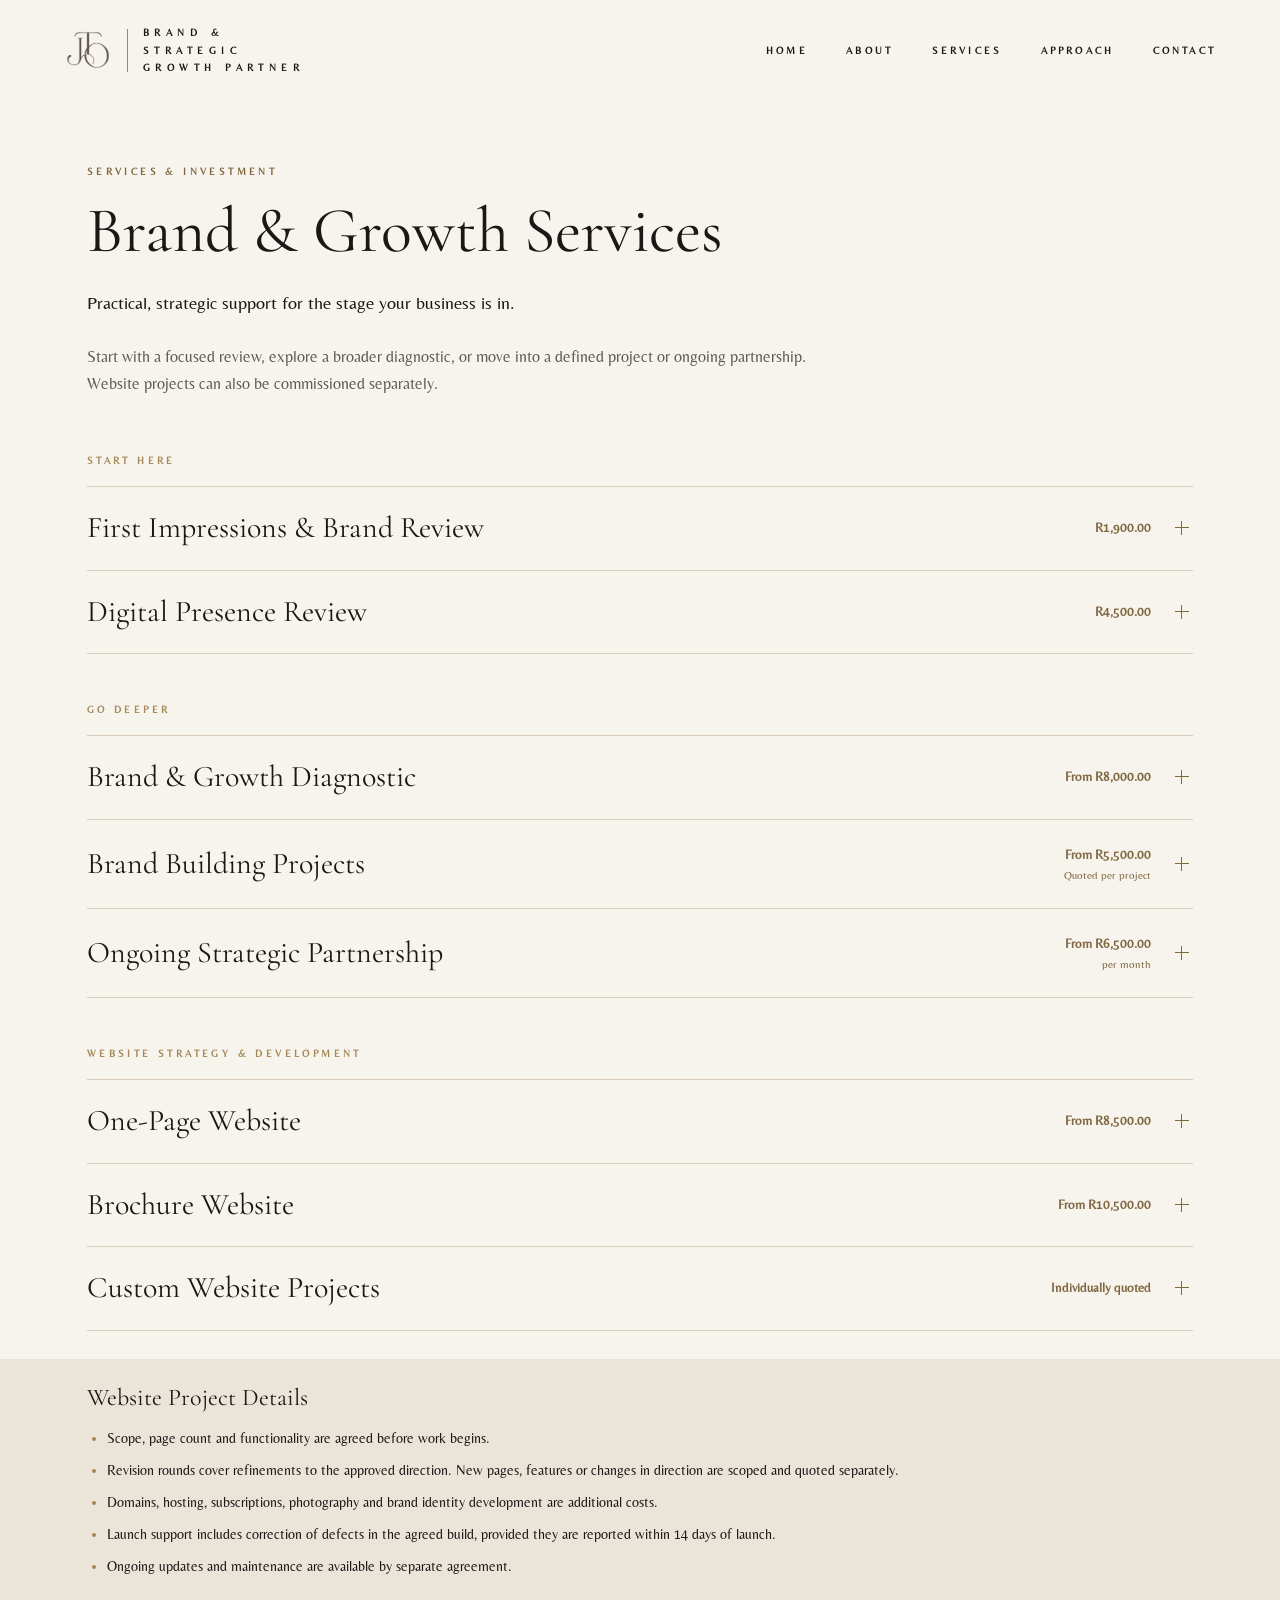
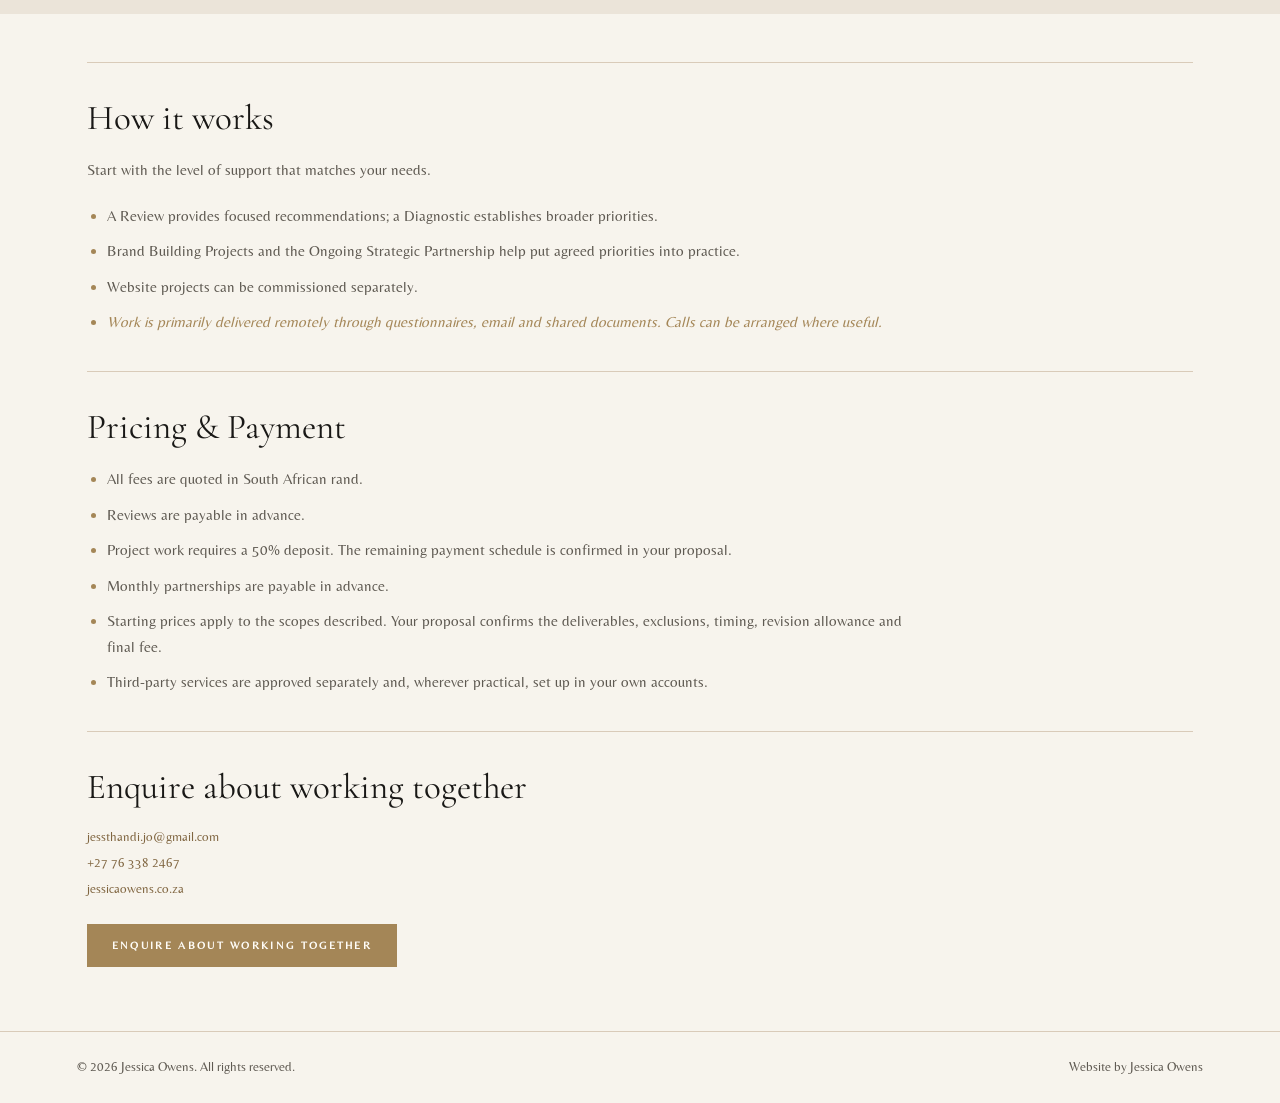
==== commit 54a45b68: "Refine pricing page typography and accordion panel Restore the pricing page's established site-wide " ====
--- a/services-pricing.html
+++ b/services-pricing.html
@@ -12,7 +12,7 @@
     <link rel="icon" type="image/png" sizes="16x16" href="/favicon-16x16.png" />
     <link rel="apple-touch-icon" sizes="180x180" href="/apple-touch-icon.png" />
     <link rel="manifest" href="/site.webmanifest" />
-    <link rel="preload" as="font" href="assets/fonts/manrope-variable.ttf" type="font/ttf" crossorigin />
+    <link rel="preload" as="font" href="assets/fonts/belleza-regular.ttf" type="font/ttf" crossorigin />
     <link rel="preload" as="font" href="assets/fonts/cormorant-regular.ttf" type="font/ttf" crossorigin />
     <link rel="stylesheet" href="styles.css" />
   </head>
--- a/styles.css
+++ b/styles.css
@@ -1616,22 +1616,37 @@
 .pricing-contact a { width: fit-content; overflow-wrap: anywhere; }
 .pricing-enquiry .button { padding-block: 14px; text-align: center; }
 
-.pricing-page .pricing-content { --font-body: Manrope, Arial, sans-serif; font-family: var(--font-body); }
+.pricing-page .pricing-content { font-family: var(--font-body); font-size: 16px; }
 .pricing-page .pricing-intro > .eyebrow { margin: 0 0 18px; color: var(--accent-dark); }
-.pricing-page .pricing-intro .pricing-lead { font-size: 20px; line-height: 1.55; color: var(--ink); }
+.pricing-page .pricing-intro .pricing-lead { font-size: 18px; line-height: 1.55; color: var(--ink); }
 .pricing-page .pricing-intro p:not(.eyebrow) { line-height: 1.7; }
-.pricing-page .pricing-offer[open] { background: var(--white); }
-.pricing-page .pricing-details .pricing-explanation { font-size: 14px; line-height: 1.7; color: var(--muted); }
+.pricing-page .pricing-offer[open] { background: var(--white); padding: 8px 24px 6px; }
+.pricing-page .pricing-details .pricing-explanation { font-size: 13.5px; line-height: 1.7; color: var(--muted); }
 .pricing-page .pricing-notes { position: relative; isolation: isolate; padding-block: 28px; margin-top: 28px; color: var(--ink); line-height: 1.7; }
 .pricing-page .pricing-notes::before { content: ""; position: absolute; inset: 0 calc(50% - 50vw); z-index: -1; background: var(--soft); }
 .pricing-page .pricing-notes ul { margin-bottom: 0; }
-.pricing-page .pricing-information ul { max-width: 820px; padding-left: 20px; margin: 20px 0 0; color: var(--muted); font-size: 16px; line-height: 1.7; }
+.pricing-page .pricing-information ul { max-width: 820px; padding-left: 20px; margin: 20px 0 0; color: var(--muted); font-size: 15px; line-height: 1.7; }
 .pricing-page .pricing-information li { margin-bottom: 10px; }
 .pricing-page .pricing-information li::marker { color: var(--accent); }
 .pricing-page .pricing-information li:last-child { margin-bottom: 0; }
+.pricing-page .pricing-content .eyebrow { font-size: 10px; }
+.pricing-page .pricing-name { font-size: 30px; }
+.pricing-page .pricing-price { font-size: 12.5px; }
+.pricing-page .pricing-price small { font-size: 10.5px; }
+.pricing-page .pricing-details,
+.pricing-page .pricing-information p { font-size: 15px; }
+.pricing-page .pricing-notes { font-size: 14px; }
+.pricing-page .pricing-notes h3 { font-size: 24px; }
+.pricing-page .pricing-information h2 { font-size: 35px; }
+.pricing-page .pricing-contact { font-size: 12.5px; }
+.pricing-page .pricing-enquiry-link { font-size: 11.5px; }
+.pricing-page .pricing-enquiry .button { font-size: 10.5px; }
 
 @media (max-width: 620px) {
   .pricing-content { padding-top: 132px; }
+  .pricing-page .pricing-offer[open] { padding: 4px 16px 6px; }
+  .pricing-page .pricing-name { font-size: 26px; }
+  .pricing-page .pricing-information h2 { font-size: 30px; }
   .pricing-intro { margin-bottom: 38px; }
   .pricing-intro h1 { font-size: 44px; }
   .pricing-offer > summary { grid-template-columns: minmax(0, 1fr) 18px; gap: 12px 18px; padding-block: 22px; }
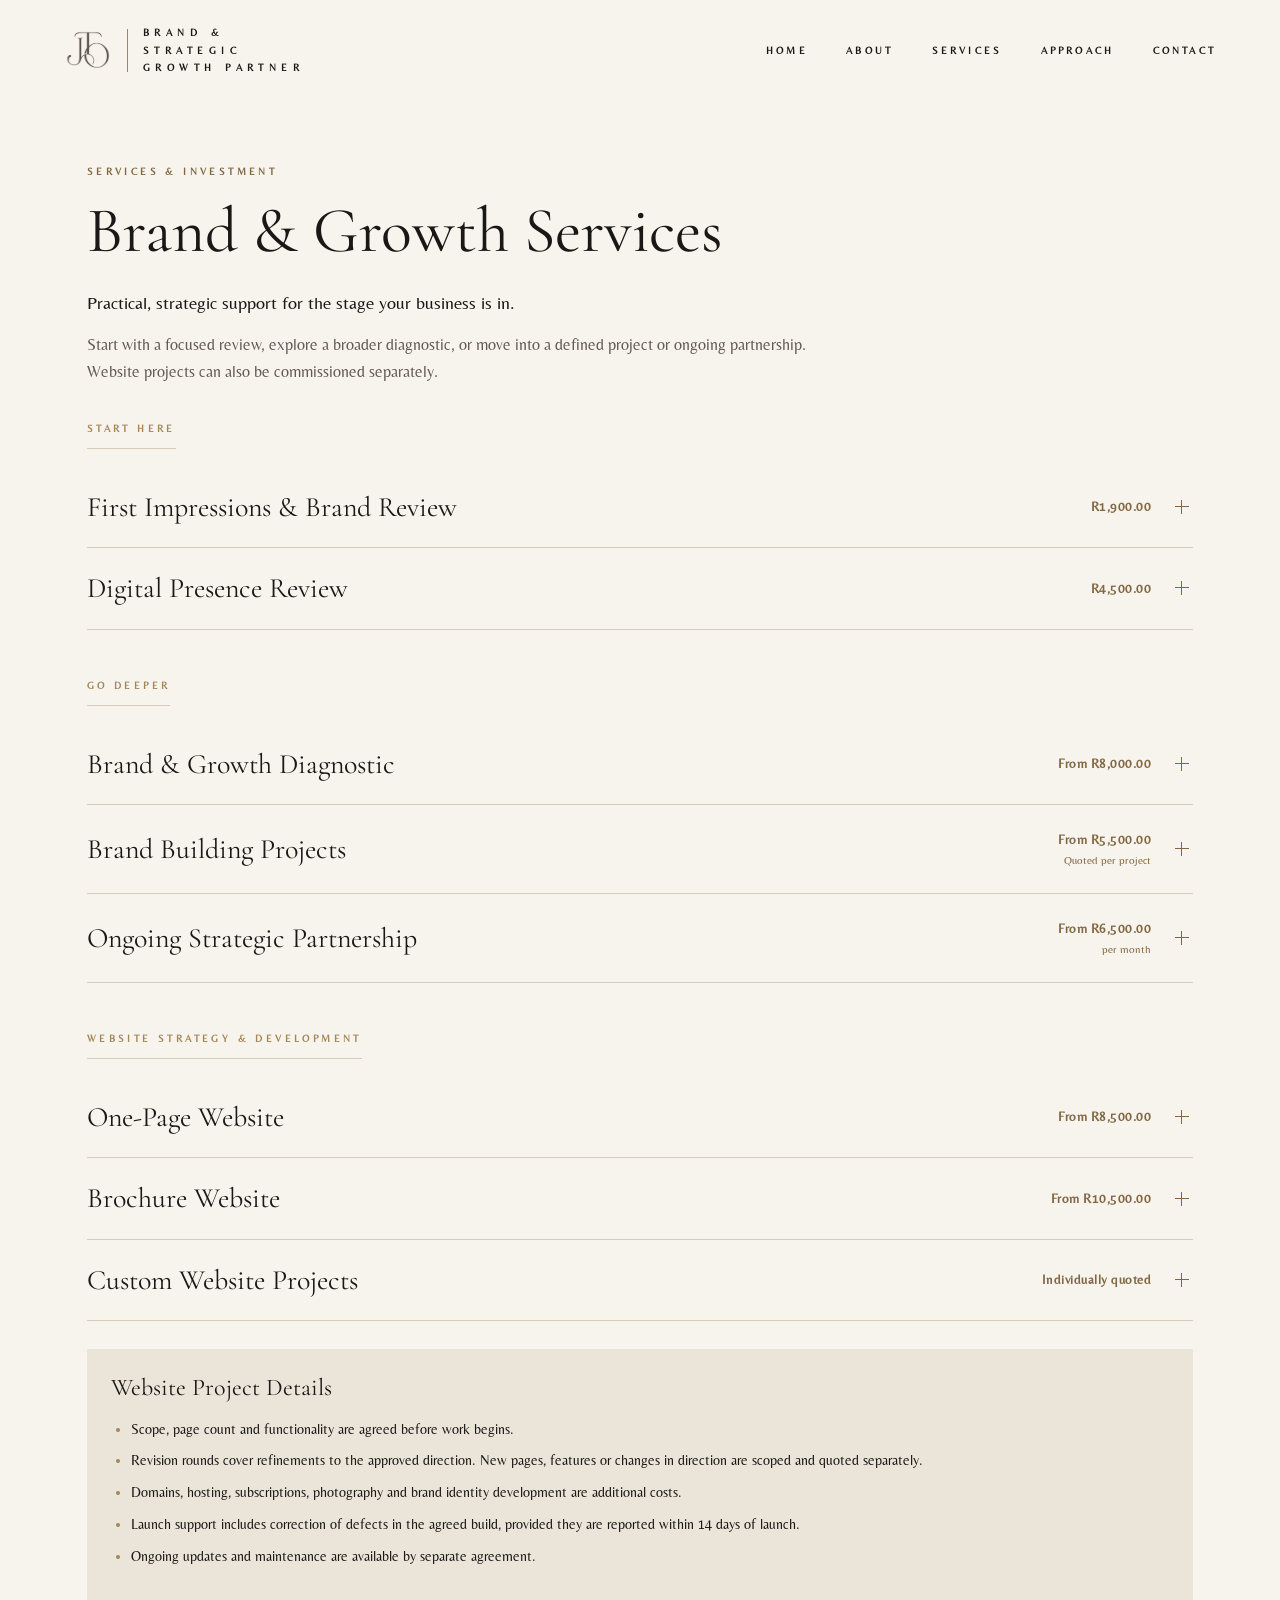
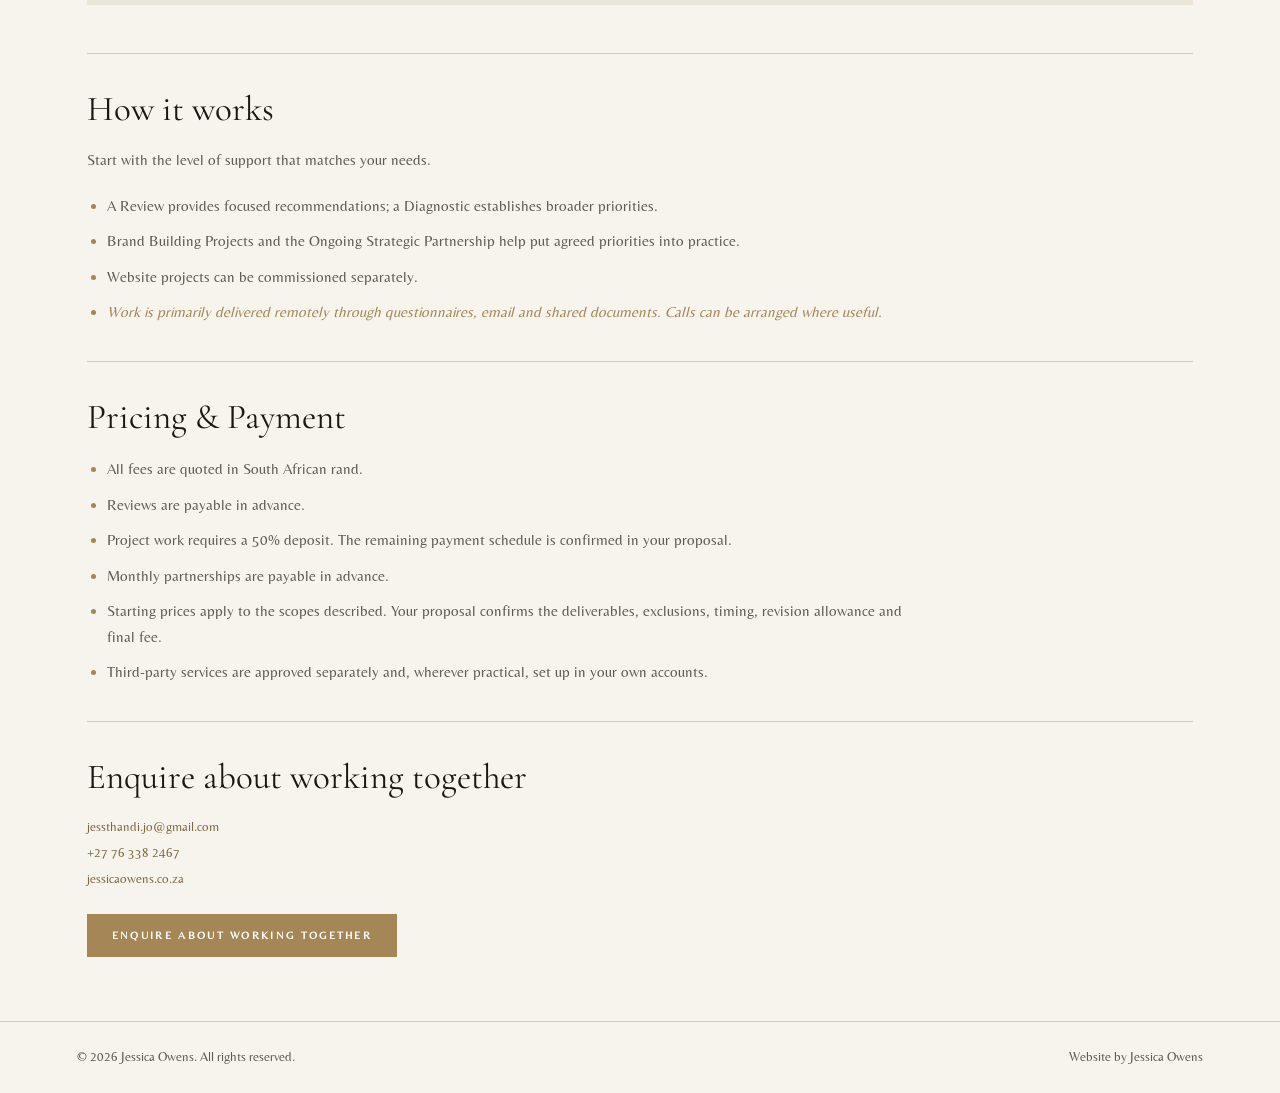
==== commit 0c281a59: "Align pricing page URLs - Standardize the pricing page URL to /services-pricing in the canonical tag" ====
--- a/services-pricing.html
+++ b/services-pricing.html
@@ -5,7 +5,7 @@
     <meta name="viewport" content="width=device-width, initial-scale=1" />
     <title>Services &amp; Pricing | Jessica Owens</title>
     <meta name="description" content="Explore Jessica Owens' brand and growth reviews, strategic support and website services, with scopes and pricing in South African rand." />
-    <link rel="canonical" href="https://jessicaowens.co.za/services-pricing.html" />
+    <link rel="canonical" href="https://jessicaowens.co.za/services-pricing" />
     <link rel="icon" href="/favicon.ico" sizes="any" />
     <link rel="icon" href="/favicon.svg" type="image/svg+xml" />
     <link rel="icon" type="image/png" sizes="32x32" href="/favicon-32x32.png" />
--- a/styles.css
+++ b/styles.css
@@ -1509,7 +1509,7 @@
 
 .pricing-intro {
   max-width: 850px;
-  margin-bottom: 56px;
+  margin-bottom: 36px;
 }
 
 .pricing-intro h1 {
@@ -1620,19 +1620,22 @@
 .pricing-page .pricing-intro > .eyebrow { margin: 0 0 18px; color: var(--accent-dark); }
 .pricing-page .pricing-intro .pricing-lead { font-size: 18px; line-height: 1.55; color: var(--ink); }
 .pricing-page .pricing-intro p:not(.eyebrow) { line-height: 1.7; }
+.pricing-page .pricing-intro .pricing-lead + p { margin-top: 12px; }
+.pricing-page .pricing-group > .eyebrow { width: fit-content; max-width: 100%; }
+.pricing-page .pricing-group > .eyebrow::after { content: ""; display: block; width: 100%; margin-top: 12px; border-bottom: 1px solid var(--line); }
+.pricing-page .pricing-group > .pricing-offer:first-of-type { border-top: 0; }
 .pricing-page .pricing-offer[open] { background: var(--white); padding: 8px 24px 6px; }
 .pricing-page .pricing-details .pricing-explanation { font-size: 13.5px; line-height: 1.7; color: var(--muted); }
-.pricing-page .pricing-notes { position: relative; isolation: isolate; padding-block: 28px; margin-top: 28px; color: var(--ink); line-height: 1.7; }
-.pricing-page .pricing-notes::before { content: ""; position: absolute; inset: 0 calc(50% - 50vw); z-index: -1; background: var(--soft); }
+.pricing-page .pricing-notes { padding: 28px 24px; margin-top: 28px; background: var(--soft); color: var(--ink); line-height: 1.7; }
 .pricing-page .pricing-notes ul { margin-bottom: 0; }
 .pricing-page .pricing-information ul { max-width: 820px; padding-left: 20px; margin: 20px 0 0; color: var(--muted); font-size: 15px; line-height: 1.7; }
 .pricing-page .pricing-information li { margin-bottom: 10px; }
 .pricing-page .pricing-information li::marker { color: var(--accent); }
 .pricing-page .pricing-information li:last-child { margin-bottom: 0; }
 .pricing-page .pricing-content .eyebrow { font-size: 10px; }
-.pricing-page .pricing-name { font-size: 30px; }
-.pricing-page .pricing-price { font-size: 12.5px; }
-.pricing-page .pricing-price small { font-size: 10.5px; }
+.pricing-page .pricing-name { font-size: 28px; }
+.pricing-page .pricing-price { font-size: 12.5px; letter-spacing: 0.04em; }
+.pricing-page .pricing-price small { font-size: 10.5px; letter-spacing: 0; }
 .pricing-page .pricing-details,
 .pricing-page .pricing-information p { font-size: 15px; }
 .pricing-page .pricing-notes { font-size: 14px; }
@@ -1645,9 +1648,10 @@
 @media (max-width: 620px) {
   .pricing-content { padding-top: 132px; }
   .pricing-page .pricing-offer[open] { padding: 4px 16px 6px; }
-  .pricing-page .pricing-name { font-size: 26px; }
+  .pricing-page .pricing-notes { padding: 24px 16px; }
+  .pricing-page .pricing-name { font-size: 24px; }
   .pricing-page .pricing-information h2 { font-size: 30px; }
-  .pricing-intro { margin-bottom: 38px; }
+  .pricing-intro { margin-bottom: 28px; }
   .pricing-intro h1 { font-size: 44px; }
   .pricing-offer > summary { grid-template-columns: minmax(0, 1fr) 18px; gap: 12px 18px; padding-block: 22px; }
   .pricing-name { font-size: 26px; }
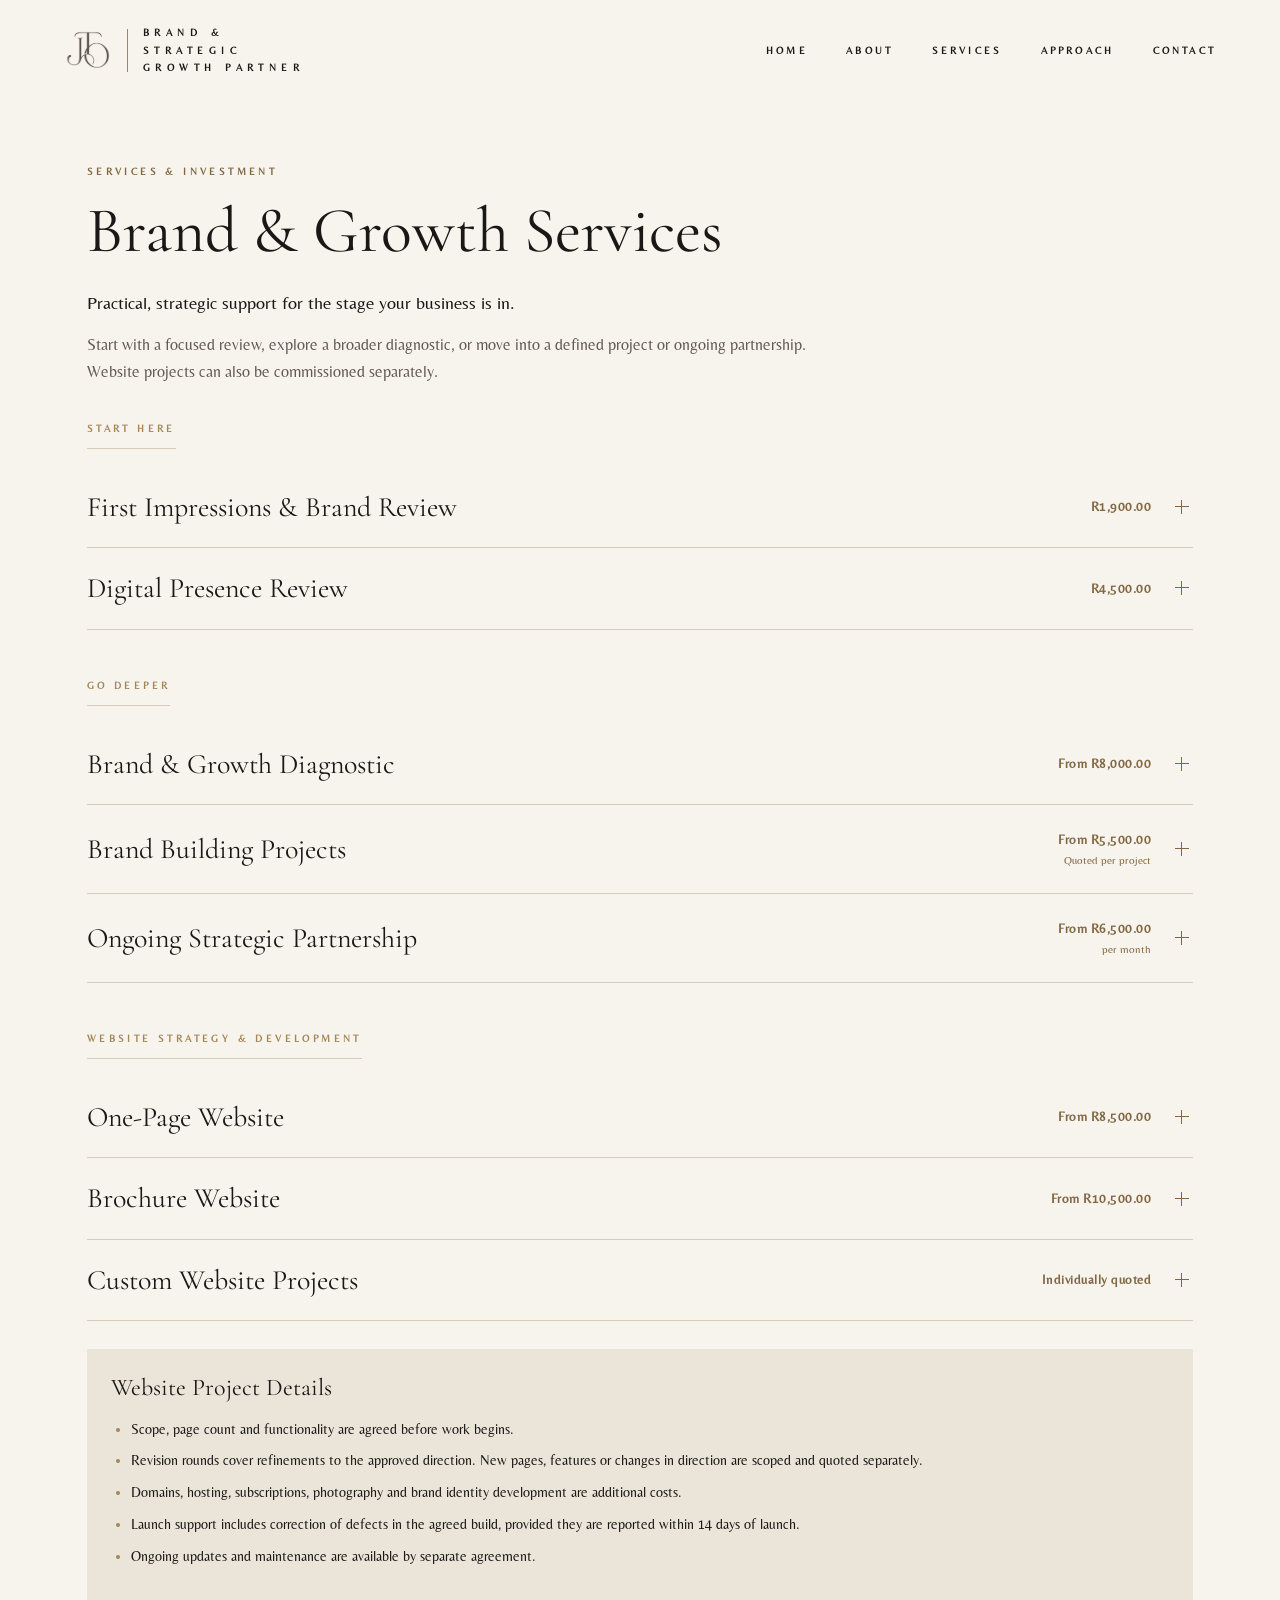
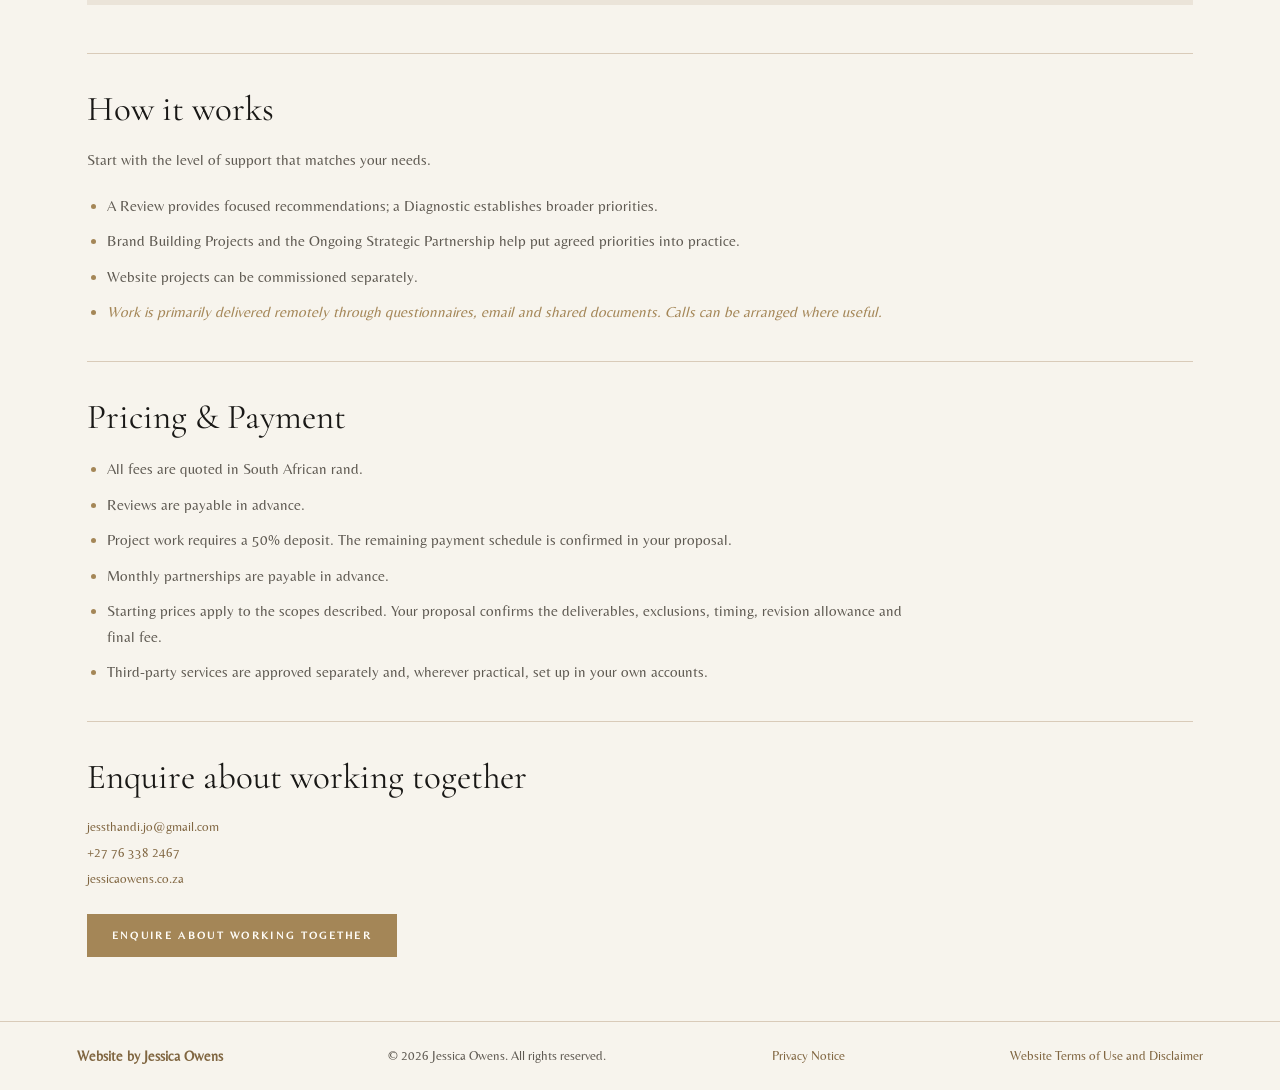
==== commit 4649f9b3: "Add legal disclosures and refine footer Adds expandable Privacy Notice and Terms disclosures to both" ====
--- a/services-pricing.html
+++ b/services-pricing.html
@@ -152,8 +152,45 @@
       </section>
     </main>
     <footer class="site-footer">
-      <p class="footer-copyright">&copy; 2026 Jessica Owens. All rights reserved.</p>
-      <p class="footer-credit">Website by <a href="https://jessicaowens.co.za/">Jessica Owens</a></p>
+      <div class="footer-legal">
+        <section class="footer-legal-panel" id="privacy-notice" aria-labelledby="privacy-notice-title" tabindex="-1" hidden>
+          <div class="footer-panel-heading">
+            <h2 id="privacy-notice-title">Privacy Notice</h2>
+            <button type="button" class="footer-panel-close" data-footer-close aria-label="Close Privacy Notice">Close</button>
+          </div>
+          <div class="footer-legal-copy">
+            <p>I am Jessica Owens, an independent consultant. I handle your personal information in line with South Africa&rsquo;s Protection of Personal Information Act (POPIA).</p>
+            <p>The enquiry form asks for your name, email address, service of interest and message. These fields are required to submit an enquiry. Your business or company name and phone number are optional. I use the information you provide to respond, understand what you need and, where relevant, prepare a proposal.</p>
+            <p>I do not add enquiry details to a marketing list. Please do not include confidential or sensitive personal information in your message.</p>
+            <p>Netlify hosts this website and processes its enquiry forms. I use Gmail for email correspondence. These providers may process information outside South Africa.</p>
+            <p>The site also uses Netlify Real User Monitoring to measure aggregated website performance. Netlify says this feature does not require browser cookies. See <a href="https://docs.netlify.com/manage/monitoring/real-user-monitoring/">Netlify&rsquo;s documentation</a>.</p>
+            <p>If your enquiry does not become client work, I keep it for up to 12 months after our last contact, then delete it unless it is still active or the law requires me to keep it.</p>
+            <p>You may contact me to ask what personal information I hold about you, request access or correction, or ask for deletion where appropriate. Email me at <a href="mailto:jessthandi.jo@gmail.com">jessthandi.jo@gmail.com</a>. You may also contact the <a href="https://inforegulator.org.za/">Information Regulator</a>.</p>
+          </div>
+        </section>
+        <section class="footer-legal-panel" id="website-terms" aria-labelledby="website-terms-title" tabindex="-1" hidden>
+          <div class="footer-panel-heading">
+            <h2 id="website-terms-title">Website Terms of Use and Disclaimer</h2>
+            <button type="button" class="footer-panel-close" data-footer-close aria-label="Close Website Terms of Use and Disclaimer">Close</button>
+          </div>
+          <div class="footer-legal-copy">
+            <p>This website is operated by Jessica Owens, an independent consultant. These terms apply to your use of the website.</p>
+            <p>The website provides general information about my consultancy and services. It is not advice tailored to your circumstances, and it is not legal, tax, accounting, financial or other regulated professional advice. Please consult an appropriately qualified professional for advice on those matters.</p>
+            <p>Service descriptions, availability and prices may change. Any starting price or scope shown is indicative unless stated otherwise. An enquiry or initial conversation does not create a client engagement. Work begins only after we have agreed in writing to a proposal or service agreement, which sets out the scope, fees, timing and other terms.</p>
+            <p>Business outcomes depend on many factors. I do not promise a particular result, such as revenue, sales, leads, growth or search rankings.</p>
+            <p>You may browse the site and share links to it. Please do not interfere with the website, try to gain unauthorised access or use the enquiry form to send unlawful, harmful or bulk messages.</p>
+            <p>Unless stated otherwise, the website&rsquo;s original text, design, branding and materials belong to me or are used with permission. Please ask before copying or using them commercially. Client names, logos and work shown remain the property of their respective owners.</p>
+            <p>The website may link to third-party sites that I do not control. Their own terms and privacy notices apply. The website may also be unavailable temporarily because of maintenance or technical issues.</p>
+            <p>My use of personal information is explained in the <a href="#privacy-notice" data-footer-disclosure-link>Privacy Notice</a>. These terms are governed by the laws of the Republic of South Africa. Questions about these terms can be sent to <a href="mailto:jessthandi.jo@gmail.com">jessthandi.jo@gmail.com</a>.</p>
+          </div>
+        </section>
+      </div>
+      <div class="footer-bottom">
+        <p class="footer-credit">Website by <a href="https://jessicaowens.co.za/">Jessica Owens</a></p>
+        <p class="footer-copyright">&copy; 2026 Jessica Owens. All rights reserved.</p>
+        <button type="button" class="footer-disclosure-toggle" aria-expanded="false" aria-controls="privacy-notice">Privacy Notice</button>
+        <button type="button" class="footer-disclosure-toggle" aria-expanded="false" aria-controls="website-terms">Website Terms of Use and Disclaimer</button>
+      </div>
     </footer>
     <script src="script.js" defer></script>
   </body>
--- a/styles.css
+++ b/styles.css
@@ -1661,11 +1661,9 @@
 }
 
 .site-footer {
-  display: flex;
-  align-items: center;
-  justify-content: space-between;
-  gap: 16px 32px;
-  padding: 24px clamp(22px, 6vw, 90px);
+  display: grid;
+  gap: 12px;
+  padding: 12px clamp(22px, 6vw, 90px);
   border-top: 1px solid var(--line);
   color: var(--muted);
   font-size: 12px;
@@ -1681,7 +1679,11 @@
 }
 
 .footer-credit {
-  text-align: right;
+  text-align: left;
+  color: var(--accent-dark);
+  font-size: 14px;
+  font-weight: 600;
+  line-height: 1.2;
 }
 
 .footer-credit a:hover {
@@ -1694,12 +1696,41 @@
   outline-offset: 4px;
 }
 
+.footer-legal { min-width: 0; text-align: left; }
+.footer-legal:not(:has(.footer-legal-panel:not([hidden]))) { display: none; }
+.footer-legal-panel { padding: 32px; background: var(--white); border-top: 1px solid var(--line); border-bottom: 1px solid var(--line); scroll-margin-top: 110px; }
+.footer-panel-heading { display: flex; align-items: flex-start; justify-content: space-between; gap: 20px; margin-bottom: 20px; }
+.footer-panel-heading h2 { margin: 0; font-size: 30px; line-height: 1.15; }
+.footer-panel-close, .footer-disclosure-toggle { border: 0; background: transparent; color: var(--accent-dark); font: inherit; line-height: 1.6; min-height: 44px; padding: 8px 0; cursor: pointer; }
+.footer-panel-close { flex-shrink: 0; min-width: 44px; text-decoration: underline; text-underline-offset: 3px; }
+.footer-bottom { display: flex; align-items: center; justify-content: space-between; gap: 16px 24px; }
+.footer-bottom > * { margin: 0; }
+.footer-legal-copy { max-width: 80ch; margin-inline: auto; font-size: 15px; line-height: 1.7; overflow-wrap: anywhere; }
+.site-footer .footer-legal-copy p { margin: 0 0 16px; text-align: left; }
+.site-footer .footer-legal-copy p:last-child { margin-bottom: 0; }
+.footer-legal-copy a { color: var(--accent-dark); text-decoration: underline; text-underline-offset: 3px; }
+.footer-legal-panel:focus-visible,
+.footer-panel-close:focus-visible,
+.footer-disclosure-toggle:focus-visible,
+.footer-legal-copy a:focus-visible { outline: 1px solid var(--accent-dark); outline-offset: 3px; }
+
+@media (max-width: 900px) {
+  .site-footer { padding-block: 10px; }
+  .footer-bottom { flex-direction: column; gap: 0; text-align: center; }
+  .footer-bottom > * { display: flex; align-items: center; justify-content: center; min-height: 36px; padding-block: 4px; }
+  .footer-bottom .footer-credit { column-gap: 0.25em; }
+  .footer-bottom p { text-align: center; }
+}
+
 @media (max-width: 620px) {
   .site-footer {
-    flex-direction: column;
-    align-items: center;
     gap: 8px;
   }
+  .site-footer:not(:has(.footer-legal-panel:not([hidden]))) { padding-block: 8px; }
+  .footer-bottom > * { min-height: 34px; }
+  .footer-legal-panel { padding: 24px 16px; }
+  .footer-panel-heading { gap: 12px; }
+  .footer-panel-heading h2 { font-size: 26px; }
 
   .site-footer p {
     text-align: center;
@@ -2308,6 +2339,8 @@
   .contact-refined .contact-invitation h2 { font-size: 40px; }
   .contact-refined .contact-introduction { font-size: 17px; }
   .contact-refined .enquiry-form { padding: 20px 16px; gap: 16px; }
+  .contact-refined .form-submit { justify-self: center; }
+  .contact-refined .form-note { text-align: left; }
   .contact-refined .connection-details a { gap: 12px; }
   .contact-refined .connection-details dl { font-size: 16px; }
 }
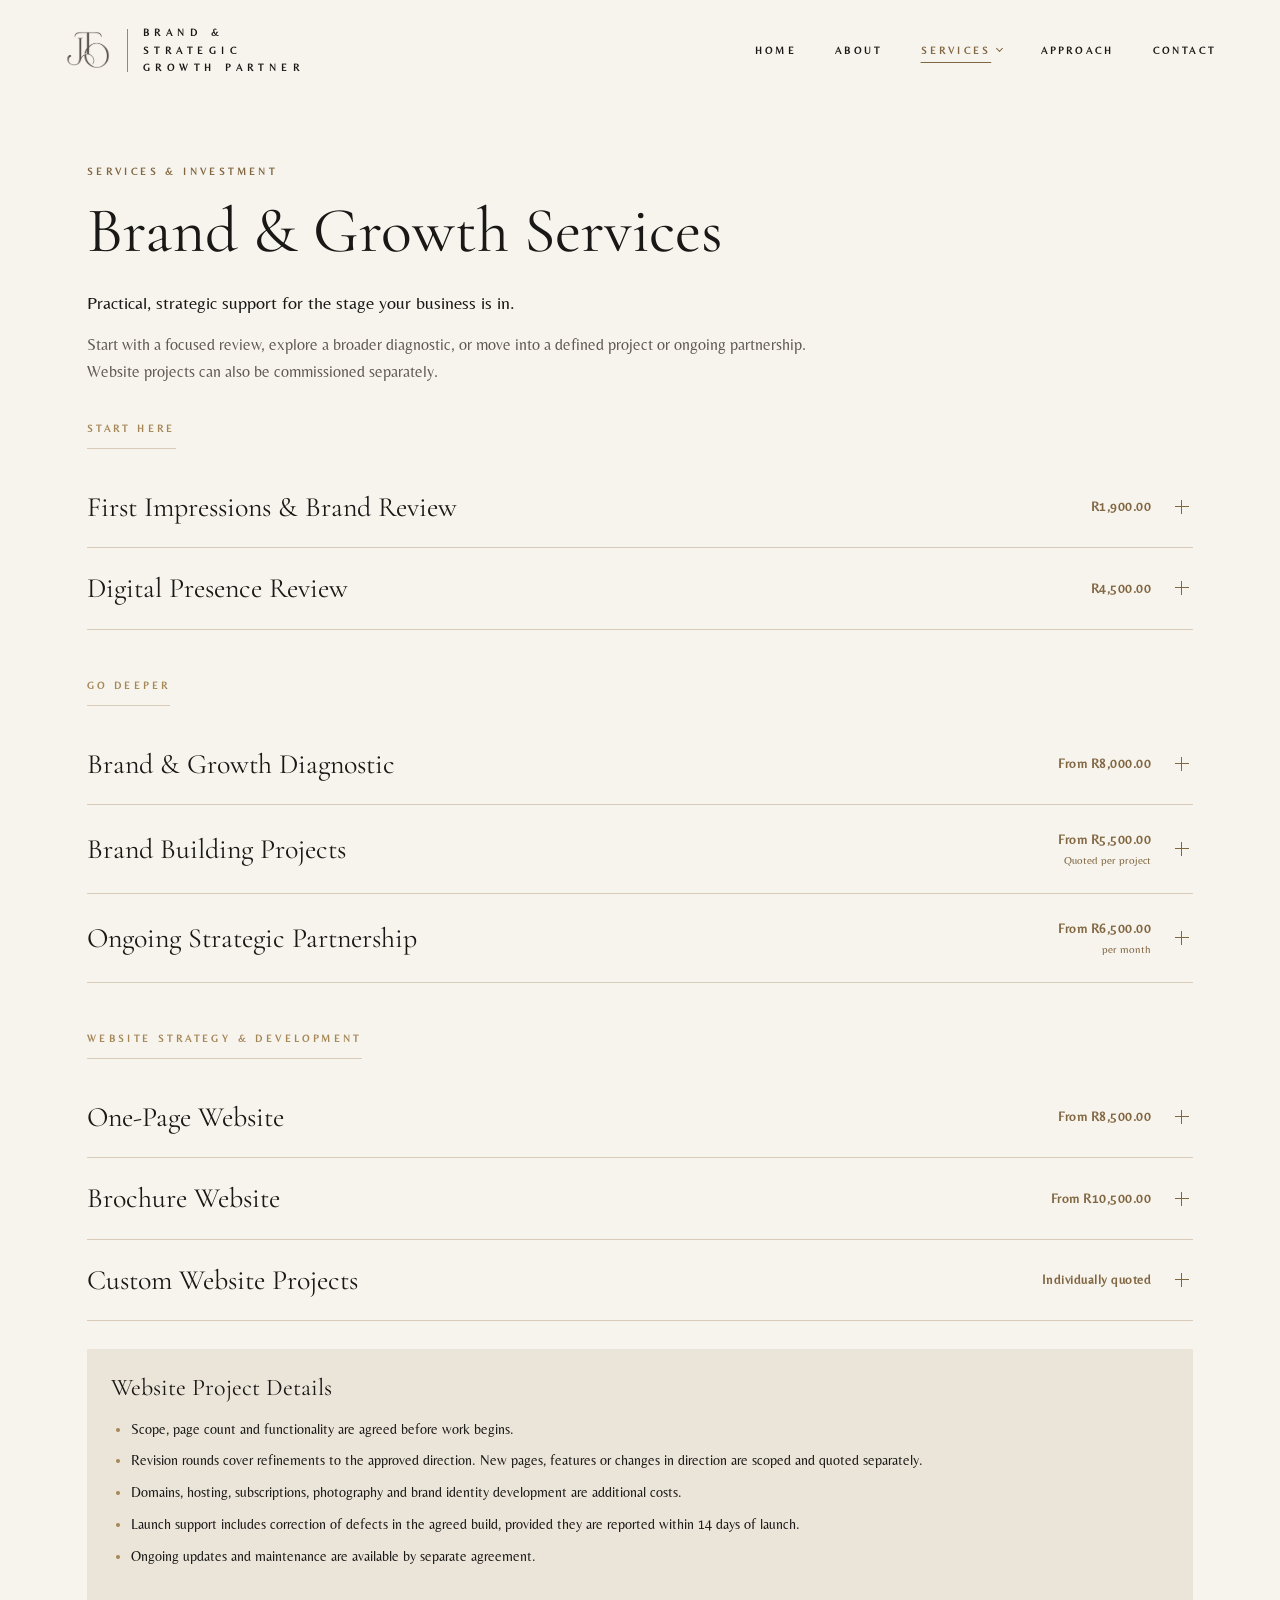
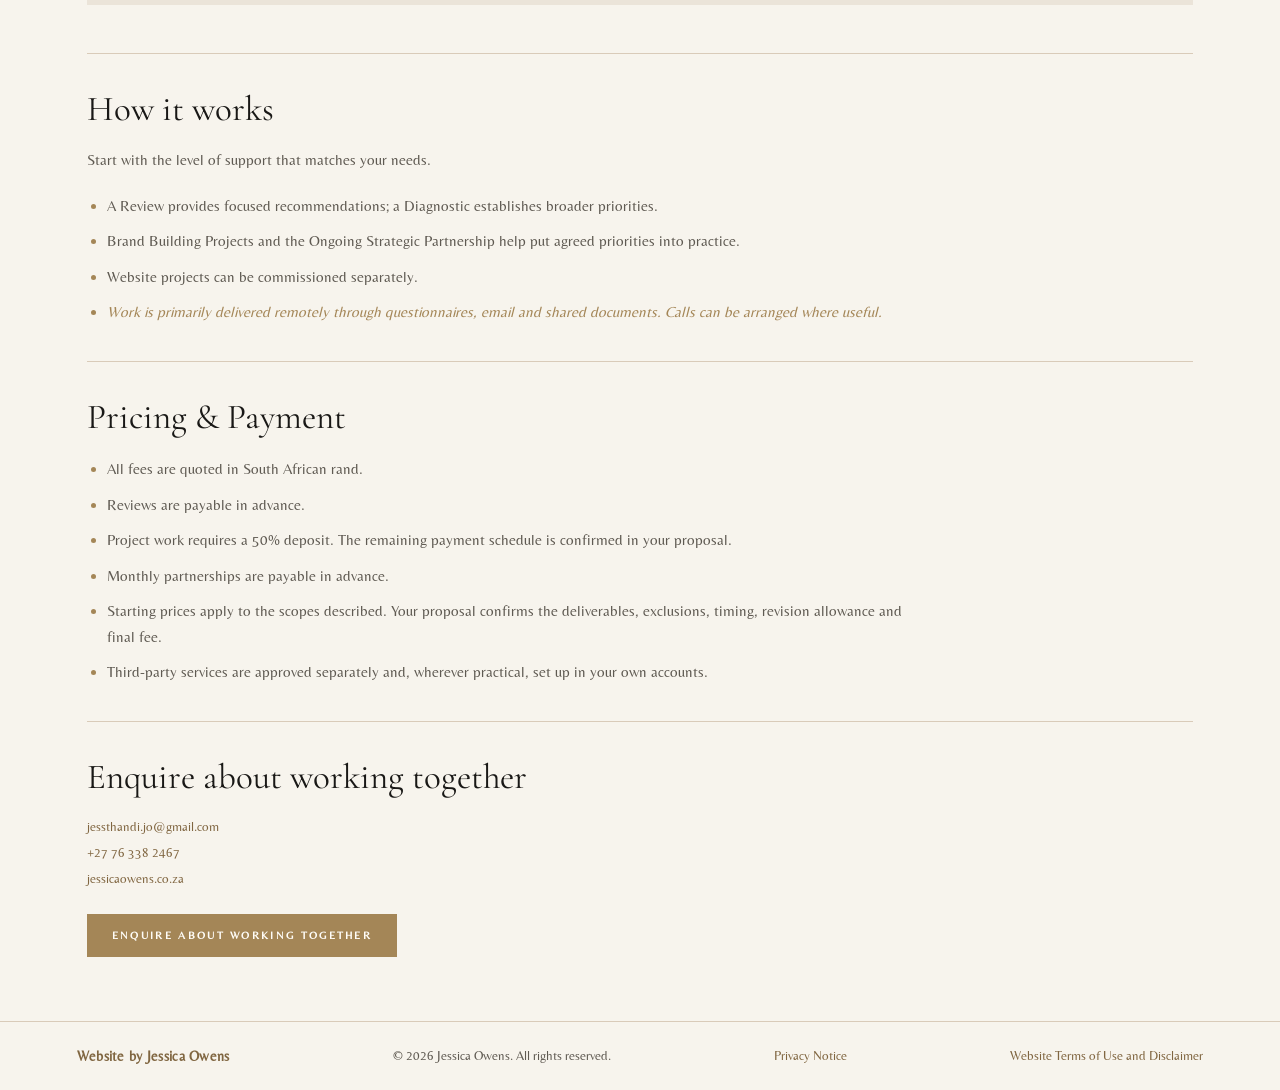
==== commit f5305866: "Add Services dropdown navigation Adds a Services dropdown linking to the homepage’s What I Do sectio" ====
--- a/services-pricing.html
+++ b/services-pricing.html
@@ -25,7 +25,15 @@
       </a>
       <button class="nav-toggle" type="button" aria-label="Open navigation" aria-expanded="false" data-nav-toggle><span></span><span></span></button>
       <nav class="site-nav" data-nav>
-        <a href="/#top">Home</a><a href="/#about">About</a><a href="/#services">Services</a><a href="/#approach">Approach</a><a href="/#contact">Contact</a>
+        <a href="/#top">Home</a><a href="/#about">About</a>
+        <div class="nav-dropdown" data-services-nav>
+          <button class="nav-services-toggle" type="button" aria-expanded="false" aria-controls="services-navigation">Services<span class="nav-chevron" aria-hidden="true"></span></button>
+          <div class="nav-dropdown-menu" id="services-navigation" hidden>
+            <a href="/#services">What I Do</a>
+            <a href="/services-pricing" aria-current="page">Explore All Services &amp; Pricing</a>
+          </div>
+        </div>
+        <a href="/#approach">Approach</a><a href="/#contact">Contact</a>
       </nav>
     </header>
     <main class="pricing-content">
--- a/styles.css
+++ b/styles.css
@@ -154,6 +154,26 @@
 
 .site-nav a:hover {
   color: var(--accent-dark);
+}
+
+.nav-dropdown { position: relative; }
+.nav-services-toggle { display: inline-flex; align-items: center; gap: 6px; min-height: 44px; padding: 0; border: 0; background: transparent; color: inherit; font: inherit; letter-spacing: inherit; text-transform: inherit; cursor: pointer; }
+.nav-services-toggle:hover { color: var(--accent-dark); }
+.nav-services-toggle:focus-visible { outline: 1px solid var(--accent-dark); outline-offset: 4px; }
+.nav-chevron { width: 5px; height: 5px; border-right: 1px solid currentColor; border-bottom: 1px solid currentColor; transform: translateY(-2px) rotate(45deg); }
+.nav-services-toggle[aria-expanded="true"] .nav-chevron { transform: translateY(1px) rotate(225deg); }
+.nav-dropdown-menu { position: absolute; top: 100%; left: 0; width: 276px; padding: 8px 12px; background: rgba(247, 244, 237, 0.82); backdrop-filter: blur(8px); letter-spacing: 0.12em; }
+.nav-dropdown-menu a { display: flex; align-items: center; min-height: 44px; padding: 10px 4px; line-height: 1.6; }
+@media (min-width: 861px) {
+  .nav-dropdown-menu { top: calc(100% + var(--services-nav-offset, 20px)); width: max-content; padding: 4px 12px; background: #bfa982; }
+  .site-nav .nav-dropdown .nav-dropdown-menu a { min-height: 36px; padding-block: 6px; white-space: nowrap; color: var(--white); }
+  .site-nav .nav-dropdown-menu a:focus-visible { outline-color: var(--white); }
+  .nav-dropdown-menu::before { content: ""; position: absolute; inset: calc(-1 * var(--services-nav-offset, 20px)) 0 auto; height: var(--services-nav-offset, 20px); }
+}
+@media (max-width: 860px) {
+  .nav-services-toggle { width: 100%; padding: 13px 8px; justify-content: space-between; text-align: left; }
+  .nav-dropdown-menu { position: static; width: auto; padding: 0 0 6px 12px; background: transparent; backdrop-filter: none; }
+  .site-nav .nav-dropdown-menu a { padding: 10px 8px; }
 }
 
 .button {
@@ -1683,6 +1703,7 @@
   color: var(--accent-dark);
   font-size: 14px;
   font-weight: 600;
+  letter-spacing: 0.02em;
   line-height: 1.2;
 }
 
@@ -2082,7 +2103,9 @@
   .about-feature .about-copy p:not(.eyebrow) { font-size: 17px; line-height: 1.45; }
   .about-feature .about-copy p:not(.eyebrow) + p:not(.eyebrow) { margin-top: 14px; }
 }
-.site-nav a[aria-current="location"] {
+.site-nav a[aria-current="location"],
+.site-nav a[aria-current="page"],
+.nav-services-toggle[aria-current] {
   color: var(--accent-dark);
   text-decoration: underline;
   text-underline-offset: 8px;
